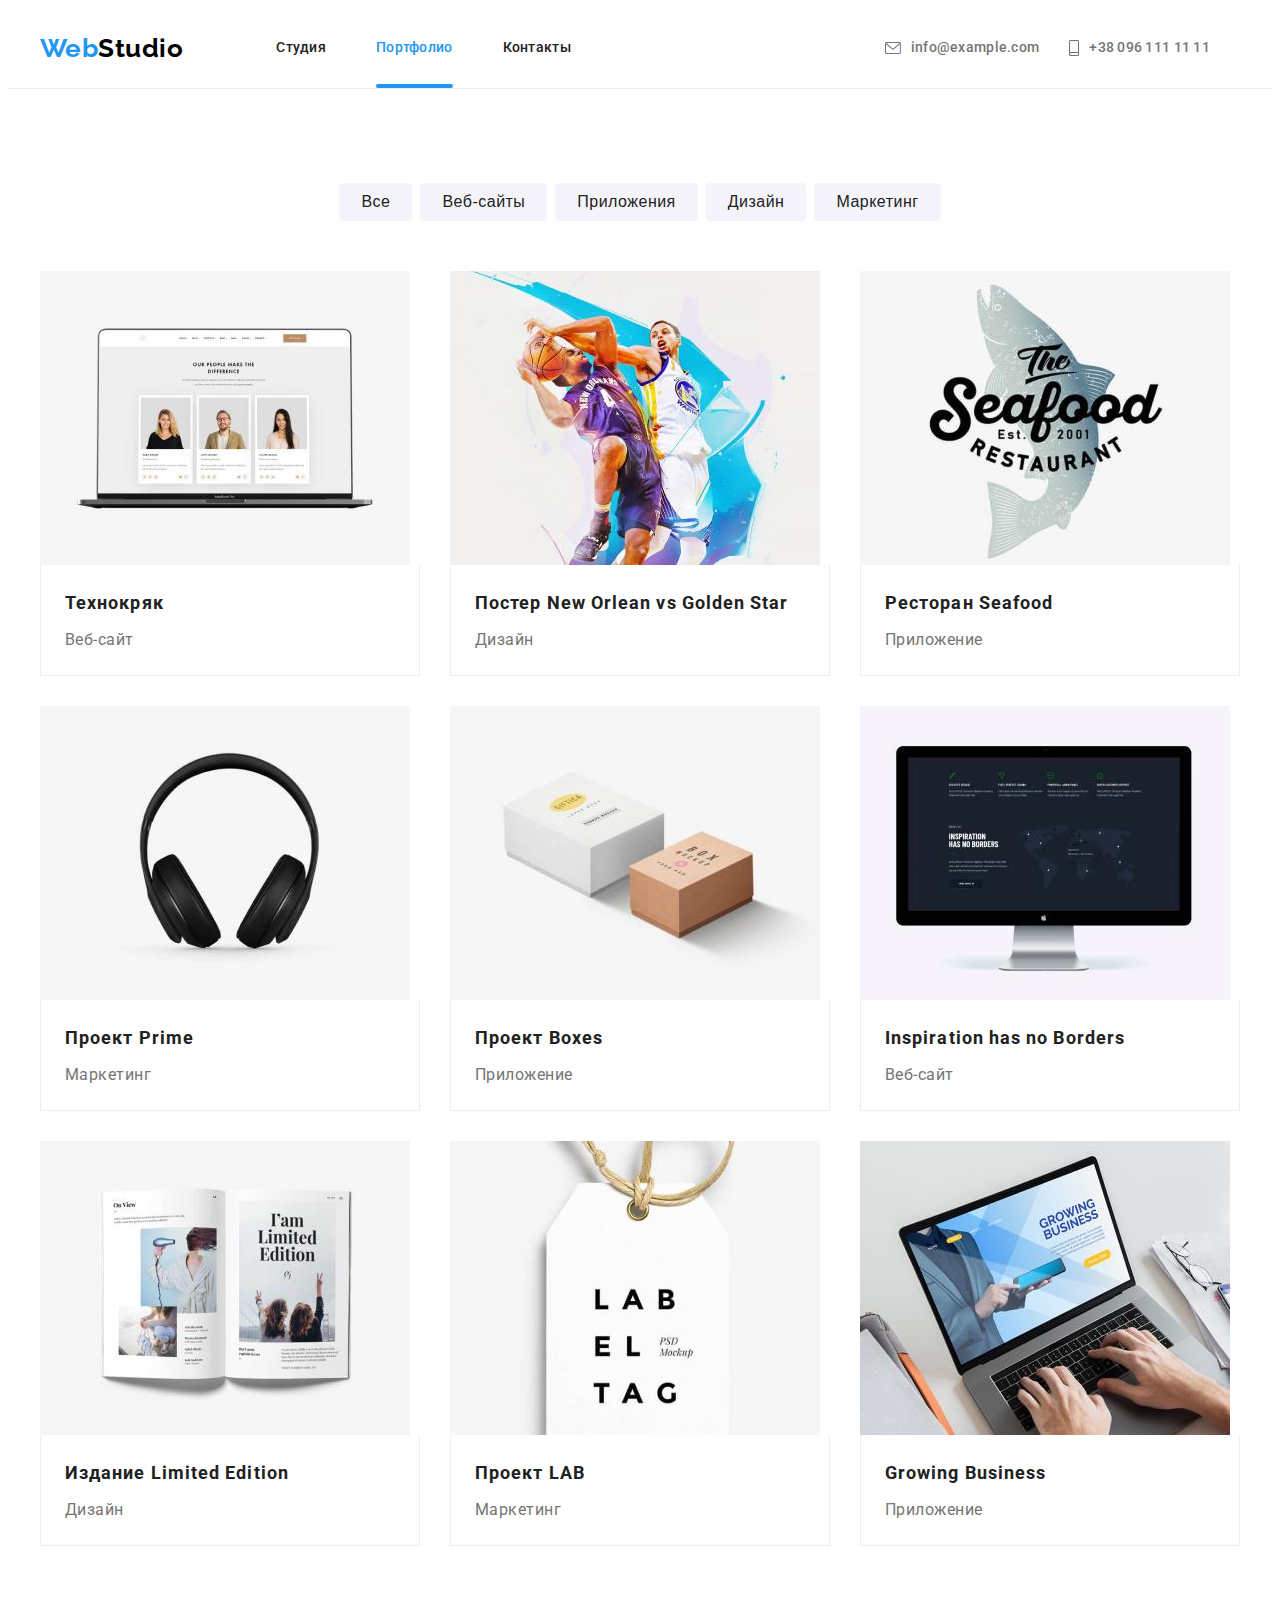
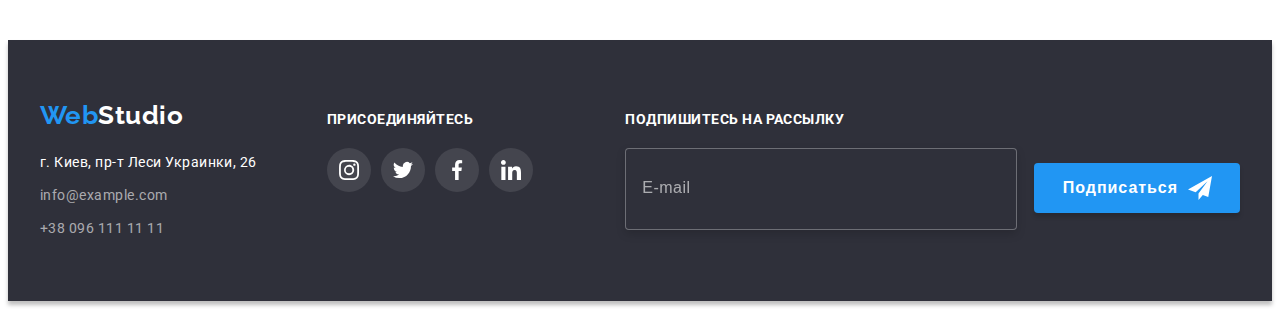
==== portfolio.html @ 3958224c "перенес файлы с дз№7" ====
<!DOCTYPE html>
<html lang="ru">
  <head>
    <meta charset="UTF-8" />
    <meta http-equiv="X-UA-Compatible" content="IE=edge" />
    <meta name="viewport" content="width=device-width, initial-scale=1.0" />
    <title>Вебстудия</title>
    <link rel="preconnect" href="https://fonts.gstatic.com" />
    <link
      href="https://fonts.googleapis.com/css2?family=Raleway:wght@700&family=Roboto:wght@400;500;700;900&display=swap"
      rel="stylesheet"
    />
    <link
      rel="stylesheet"
      href="https://cdnjs.cloudflare.com/ajax/libs/modern-normalize/1.0.0/modern-normalize.min.css"
      integrity="sha512-ISS7cAi1PEhQ8jnbJpJZMd29NlhNj4AWYyLOSp2CE/CsHxTCu+r+t0D2yoJudVrd0/8fTVPUVDzY5Tvli75u/g=="
      crossorigin="anonymous"
    />
    <link rel="stylesheet" href="./css/portfolio.min.css" />
  </head>
  <body>
    <header class="header">
      <div class="container header__container">
        <nav class="navigation">
          <a class="link logo header__logo" href="./index.html" lang="en">
            <span class="logo--color-blue">Web</span>Studio
          </a>
          <ul class="list nav-list">
            <li class="nav-list__item">
              <a class="link nav-list__link" href="./index.html">Студия </a>
            </li>
            <li class="nav-list__item">
              <a
                class="link nav-list__link nav-list__link--active"
                href="./portfolio.html"
                >Портфолио
              </a>
            </li>
            <li class="nav-list__item">
              <a class="link nav-list__link" href="">Контакты</a>
            </li>
          </ul>
        </nav>
        <ul class="list auth-list">
          <li class="auth-list__item">
            <a
              class="link nav-list__link auth-list__link"
              href="mailto:info@example.com"
            >
              <svg class="icon auth-list__icon" width="16" height="12">
                <use href="./images/sprite.svg#envelope"></use>
              </svg>
              info@example.com</a
            >
          </li>
          <li class="auth-list__item">
            <a
              class="link nav-list__link auth-list__link"
              href="tel:+380961111111"
            >
              <svg class="icon auth-list__icon" width="10" height="16">
                <use href="./images/sprite.svg#smartphone"></use>
              </svg>
              +38 096 111 11 11
            </a>
          </li>
        </ul>
      </div>
    </header>

    <main>
      <h1 class="suptitle visually-hidden">Портфолио</h1>

      <!--SERVICES-->

      <section class="section services">
        <h2 class="suptitle visually-hidden">Проекты работ</h2>

        <div class="container">
          <ul class="list filters__list">
            <li class="filters__item">
              <button class="button filters__button" type="button">Все</button>
            </li>
            <li class="filters__item">
              <button class="button filters__button" type="button">
                Веб-сайты
              </button>
            </li>
            <li class="filters__item">
              <button class="button filters__button" type="button">
                Приложения
              </button>
            </li>
            <li class="filters__item">
              <button class="button filters__button" type="button">
                Дизайн
              </button>
            </li>
            <li class="filters__item">
              <button class="button filters__button" type="button">
                Маркетинг
              </button>
            </li>
          </ul>

          <!--CARDS-->

          <ul class="list cards__list">
            <li class="cards__item">
              <a class="link cards__link" href="">
                <div class="cards__thumb">
                  <img
                    class="cards__img"
                    src="./images/portfolio/project-1.jpg"
                    alt="Ноутбук"
                    width="370"
                    height="294"
                  />
                  <p class="cards__overlay">
                    Технокряк это современная площадка распространения
                    коронавируса. Компании используют эту платформу для
                    цифрового шпионажа и атак на защищённые сервера конкурентов.
                  </p>
                </div>
                <div class="cards__footer">
                  <h3 class="subtitle cards__subtitle">Технокряк</h3>
                  <p class="cards__desc">Веб-сайт</p>
                </div>
              </a>
            </li>
            <li class="cards__item">
              <a class="link cards__link" href="">
                <div class="cards__thumb">
                  <img
                    class="cards__img"
                    src="./images/portfolio/project-2.jpg"
                    alt="Ноутбук"
                    width="370"
                    height="294"
                  />
                  <p class="cards__overlay">
                    Технокряк это современная площадка распространения
                    коронавируса. Компании используют эту платформу для
                    цифрового шпионажа и атак на защищённые сервера конкурентов.
                  </p>
                </div>
                <div class="cards__footer">
                  <h3 class="subtitle cards__subtitle">
                    Постер <span lang="en">New Orlean vs Golden Star</span>
                  </h3>
                  <p class="cards__desc">Дизайн</p>
                </div>
              </a>
            </li>
            <li class="cards__item">
              <a class="link cards__link" href="">
                <div class="cards__thumb">
                  <img
                    class="cards__img"
                    src="./images/portfolio/project-3.jpg"
                    alt="Ноутбук"
                    width="370"
                    height="294"
                  />
                  <p class="cards__overlay">
                    Технокряк это современная площадка распространения
                    коронавируса. Компании используют эту платформу для
                    цифрового шпионажа и атак на защищённые сервера конкурентов.
                  </p>
                </div>
                <div class="cards__footer">
                  <h3 class="subtitle cards__subtitle">
                    Ресторан <span lang="en">Seafood</span>
                  </h3>
                  <p class="cards__desc">Приложение</p>
                </div>
              </a>
            </li>
            <li class="cards__item">
              <a class="link cards__link" href="">
                <div class="cards__thumb">
                  <img
                    class="cards__img"
                    src="./images/portfolio/project-4.jpg"
                    alt="Ноутбук"
                    width="370"
                    height="294"
                  />
                  <p class="cards__overlay">
                    Технокряк это современная площадка распространения
                    коронавируса. Компании используют эту платформу для
                    цифрового шпионажа и атак на защищённые сервера конкурентов.
                  </p>
                </div>
                <div class="cards__footer">
                  <h3 class="subtitle cards__subtitle">
                    Проект <span lang="en">Prime</span>
                  </h3>
                  <p class="cards__desc">Маркетинг</p>
                </div>
              </a>
            </li>
            <li class="cards__item">
              <a class="link cards__link" href="">
                <div class="cards__thumb">
                  <img
                    class="cards__img"
                    src="./images/portfolio/project-5.jpg"
                    alt="Ноутбук"
                    width="370"
                    height="294"
                  />
                  <p class="cards__overlay">
                    Технокряк это современная площадка распространения
                    коронавируса. Компании используют эту платформу для
                    цифрового шпионажа и атак на защищённые сервера конкурентов.
                  </p>
                </div>
                <div class="cards__footer">
                  <h3 class="subtitle cards__subtitle">
                    Проект <span lang="en">Boxes</span>
                  </h3>
                  <p class="cards__desc">Приложение</p>
                </div>
              </a>
            </li>
            <li class="cards__item">
              <a class="link cards__link" href="">
                <div class="cards__thumb">
                  <img
                    class="cards__img"
                    src="./images/portfolio/project-6.jpg"
                    alt="Ноутбук"
                    width="370"
                    height="294"
                  />
                  <p class="cards__overlay">
                    Технокряк это современная площадка распространения
                    коронавируса. Компании используют эту платформу для
                    цифрового шпионажа и атак на защищённые сервера конкурентов.
                  </p>
                </div>
                <div class="cards__footer">
                  <h3 class="subtitle cards__subtitle" lang="en">
                    Inspiration has no Borders
                  </h3>
                  <p class="cards__desc">Веб-сайт</p>
                </div>
              </a>
            </li>
            <li class="cards__item">
              <a class="link cards__link" href="">
                <div class="cards__thumb">
                  <img
                    class="cards__img"
                    src="./images/portfolio/project-7.jpg"
                    alt="Ноутбук"
                    width="370"
                    height="294"
                  />
                  <p class="cards__overlay">
                    Технокряк это современная площадка распространения
                    коронавируса. Компании используют эту платформу для
                    цифрового шпионажа и атак на защищённые сервера конкурентов.
                  </p>
                </div>
                <div class="cards__footer">
                  <h3 class="subtitle cards__subtitle">
                    Издание <span lang="en">Limited Edition</span>
                  </h3>
                  <p class="cards__desc">Дизайн</p>
                </div>
              </a>
            </li>
            <li class="cards__item">
              <a class="link cards__link" href="">
                <div class="cards__thumb">
                  <img
                    class="cards__img"
                    src="./images/portfolio/project-8.jpg"
                    alt="Ноутбук"
                    width="370"
                    height="294"
                  />
                  <p class="cards__overlay">
                    Технокряк это современная площадка распространения
                    коронавируса. Компании используют эту платформу для
                    цифрового шпионажа и атак на защищённые сервера конкурентов.
                  </p>
                </div>
                <div class="cards__footer">
                  <h3 class="subtitle cards__subtitle">
                    Проект <abbr title="label tag" lang="en">LAB</abbr>
                  </h3>
                  <p class="cards__desc">Маркетинг</p>
                </div>
              </a>
            </li>
            <li class="cards__item">
              <a class="link cards__link" href="">
                <div class="cards__thumb">
                  <img
                    class="cards__img"
                    src="./images/portfolio/project-9.jpg"
                    alt="Ноутбук"
                    width="370"
                    height="294"
                  />
                  <p class="cards__overlay">
                    Технокряк это современная площадка распространения
                    коронавируса. Компании используют эту платформу для
                    цифрового шпионажа и атак на защищённые сервера конкурентов.
                  </p>
                </div>
                <div class="cards__footer">
                  <h3 class="subtitle cards__subtitle" lang="en">
                    Growing Business
                  </h3>
                  <p class="cards__desc">Приложение</p>
                </div>
              </a>
            </li>
          </ul>
        </div>
      </section>
    </main>

    <footer class="footer">
      <div class="container footer__container">
        <div class="footer__wrapper">
          <a
            class="link logo logo--color-white footer__logo"
            href="./index.html"
            lang="en"
          >
            <span class="logo--color-blue">Web</span>Studio
          </a>
          <address class="footer__address">
            <ul class="list footer__list">
              <li class="footer__item">
                <a
                  class="link footer__link footer__link--gmaps"
                  href="https://goo.gl/maps/zEipnjbdjEoZz8kJ8"
                  target="_blank"
                  rel="noopener noreferrer"
                  >г. Киев, пр-т Леси Украинки, 26</a
                >
              </li>
              <li class="footer__item">
                <a class="link footer__link" href="mailto:info@example.com"
                  >info@example.com</a
                >
              </li>
              <li class="footer__item footer__item--last">
                <a class="link footer__link" href="tel:+380961111111"
                  >+38 096 111 11 11</a
                >
              </li>
            </ul>
          </address>
        </div>

        <div class="messenger-list__wrapper">
          <p class="subtitle footer__subtitle">Присоединяйтесь</p>
          <ul class="list messenger-list">
            <li class="messenger-list__item messenger-list__item--footer">
              <a
                class="link messenger-list__link messenger-list__link--footer"
                href=""
              >
                <svg class="icon" width="44" height="44">
                  <use href="./images/sprite.svg#instagram"></use>
                </svg>
              </a>
            </li>
            <li class="messenger-list__item messenger-list__item--footer">
              <a
                class="link messenger-list__link messenger-list__link--footer"
                href=""
              >
                <svg class="icon" width="44" height="44">
                  <use href="./images/sprite.svg#twitter"></use>
                </svg>
              </a>
            </li>
            <li class="messenger-list__item messenger-list__item--footer">
              <a
                class="link messenger-list__link messenger-list__link--footer"
                href=""
              >
                <svg class="icon" width="44" height="44">
                  <use href="./images/sprite.svg#facebook"></use>
                </svg>
              </a>
            </li>
            <li class="messenger-list__item">
              <a
                class="link messenger-list__link messenger-list__link--footer"
                href=""
              >
                <svg class="icon" width="44" height="44">
                  <use href="./images/sprite.svg#linkedin"></use>
                </svg>
              </a>
            </li>
          </ul>
        </div>

        <form name="signup-form" class="form-signup">
          <b class="subtitle footer__subtitle form-signup__subtitle">
            Подпишитесь на рассылку
          </b>
          <input
            class="form-signup__input"
            type="email"
            name="email"
            placeholder="E-mail"
            autocomplete="off"
          />
          <button class="button form-signup__button" type="submit">
            Подписаться
            <svg class="icon form-signup__icon" width="24" height="24">
              <use href="./images/icons.svg#send"></use>
            </svg>
          </button>
        </form>
      </div>
    </footer>
  </body>
</html>
---- css/portfolio.min.css ----
:root{--primaryFont: 'Roboto', sans-serif;--secondaryFont: 'Raleway', sans-serif;--activeLinkColor: #2196f3;--primaryTextColor: #757575;--secondaryTextColor: #212121;--whiteTextColor: #ffffff;--transitionColor: color 250ms cubic-bezier(0.4, 0, 0.2, 1);--transitionBg: background-color 250ms cubic-bezier(0.4, 0, 0.2, 1)}body{font-family:var(--primaryFont);letter-spacing:0.03em;color:var(--primaryTextColor);background-color:var(--whiteTextColor)}.visually-hidden{position:absolute;width:1px;height:1px;margin:-1px;border:0;padding:0;white-space:nowrap;-webkit-clip-path:inset(100%);clip-path:inset(100%);clip:rect(0 0 0 0);overflow:hidden}h1,h2,h3,ul,p{padding:0;margin:0}img{display:block;max-width:100%}.list{list-style:none}.link{text-decoration:none}.icon{fill:currentColor}.container{width:1200px;margin:0 auto;padding:0 15px}.section{padding-top:94px;padding-bottom:94px}.section__title{margin-bottom:50px;font-weight:700;font-size:36px;line-height:1.17;text-align:center;color:var(--secondaryTextColor)}.logo{font-family:var(--secondaryFont);font-weight:700;font-size:26px;line-height:1.19;color:#000000}.logo--color-blue{color:var(--activeLinkColor)}.logo--color-white{color:var(--whiteTextColor)}.header__logo{margin-right:93px}.footer__logo{display:inline-block;margin-bottom:20px}.messenger-list{display:-webkit-box;display:-ms-flexbox;display:flex;-webkit-box-pack:justify;-ms-flex-pack:justify;justify-content:space-between}.messenger-list__item--footer{margin-right:10px}.messenger-list__link{display:-webkit-box;display:-ms-flexbox;display:flex;-webkit-box-align:center;-ms-flex-align:center;align-items:center;-webkit-box-pack:center;-ms-flex-pack:center;justify-content:center;color:#afb1b8;-webkit-transition:var(--transitionBg),var(--transitionColor);transition:var(--transitionBg),var(--transitionColor);border-radius:50%}.messenger-list__link--footer{color:#ffffff;background-color:rgba(255,255,255,0.1)}.messenger-list__link--footer:hover,.messenger-list__link--footer:focus{background-color:var(--activeLinkColor)}.messenger-list__link:hover,.messenger-list__link:focus{background-color:var(--activeLinkColor);color:var(--whiteTextColor)}.subtitle{font-weight:700;color:var(--secondaryTextColor)}.button{font-size:16px;font-weight:700;line-height:1.87;letter-spacing:0.06em;color:var(--whiteTextColor);background-color:var(--activeLinkColor);border-radius:4px;border-style:none;-webkit-box-shadow:0px 4px 4px rgba(0,0,0,0.15);box-shadow:0px 4px 4px rgba(0,0,0,0.15);cursor:pointer}.header{border-bottom:1px solid #ececec}.header__container{display:-webkit-box;display:-ms-flexbox;display:flex;-webkit-box-align:center;-ms-flex-align:center;align-items:center}.navigation{display:-webkit-box;display:-ms-flexbox;display:flex;-webkit-box-align:center;-ms-flex-align:center;align-items:center}.nav-list{display:-webkit-box;display:-ms-flexbox;display:flex;-webkit-box-align:center;-ms-flex-align:center;align-items:center}.nav-list__item{font-size:14px;line-height:1.14}.nav-list__item:not(:last-child){margin-right:50px}.nav-list__link{position:relative;display:block;padding-top:32px;padding-bottom:32px;font-weight:500;font-size:14px;line-height:1.14;letter-spacing:0.02em;color:var(--secondaryTextColor);-webkit-transition:var(--transitionColor);transition:var(--transitionColor)}.nav-list__link--active{color:var(--activeLinkColor)}.nav-list__link--active::after{content:'';position:absolute;display:block;width:100%;height:4px;bottom:0;left:0;background-color:#2196f3;border-radius:2px}.nav-list__link:hover,.nav-list__link:focus{color:var(--activeLinkColor)}.auth-list{display:-webkit-box;display:-ms-flexbox;display:flex;-webkit-box-align:center;-ms-flex-align:center;align-items:center;margin-left:auto}.auth-list__item{margin-right:30px}.auth-list__icon{margin-right:10px}.auth-list__link{display:-webkit-inline-box;display:-ms-inline-flexbox;display:inline-flex;-webkit-box-align:center;-ms-flex-align:center;align-items:center;color:var(--primaryTextColor);-webkit-transition:var(--transitionColor);transition:var(--transitionColor)}.filters__list{display:-webkit-box;display:-ms-flexbox;display:flex;-webkit-box-pack:center;-ms-flex-pack:center;justify-content:center;margin-bottom:50px}.filters__item:not(:last-child){margin-right:8px}.filters__button{padding:6px 22px;font-weight:500;line-height:1.63;text-align:center;letter-spacing:0.03em;color:var(--secondaryTextColor);background-color:#f5f4fa;-webkit-box-shadow:none;box-shadow:none;-webkit-transition:var(--transitionColor),var(--transitionBg),-webkit-box-shadow 250ms cubic-bezier(0.4, 0, 0.2, 1);transition:var(--transitionColor),var(--transitionBg),-webkit-box-shadow 250ms cubic-bezier(0.4, 0, 0.2, 1);transition:var(--transitionColor),var(--transitionBg),box-shadow 250ms cubic-bezier(0.4, 0, 0.2, 1);transition:var(--transitionColor),var(--transitionBg),box-shadow 250ms cubic-bezier(0.4, 0, 0.2, 1),-webkit-box-shadow 250ms cubic-bezier(0.4, 0, 0.2, 1)}.filters__button:hover,.filters__button:focus{color:var(--whiteTextColor);background-color:var(--activeLinkColor);-webkit-box-shadow:0px 3px 1px rgba(0,0,0,0.1),0px 1px 2px rgba(0,0,0,0.08),0px 2px 2px rgba(0,0,0,0.12);box-shadow:0px 3px 1px rgba(0,0,0,0.1),0px 1px 2px rgba(0,0,0,0.08),0px 2px 2px rgba(0,0,0,0.12);border-radius:4px}.cards__list{display:-webkit-box;display:-ms-flexbox;display:flex;-ms-flex-wrap:wrap;flex-wrap:wrap;margin-left:-30px;margin-top:-30px}.cards__item{-ms-flex-preferred-size:calc(100% / 3 - 30px);flex-basis:calc(100% / 3 - 30px);margin-left:30px;margin-top:30px}.cards__link{display:block;-webkit-transition:-webkit-box-shadow 250ms cubic-bezier(0.4, 0, 0.2, 1);transition:-webkit-box-shadow 250ms cubic-bezier(0.4, 0, 0.2, 1);transition:box-shadow 250ms cubic-bezier(0.4, 0, 0.2, 1);transition:box-shadow 250ms cubic-bezier(0.4, 0, 0.2, 1), -webkit-box-shadow 250ms cubic-bezier(0.4, 0, 0.2, 1)}.cards__link:hover,.cards__link:focus{-webkit-box-shadow:0px 1px 1px rgba(0,0,0,0.12),0px 4px 4px rgba(0,0,0,0.06),1px 4px 6px rgba(0,0,0,0.16);box-shadow:0px 1px 1px rgba(0,0,0,0.12),0px 4px 4px rgba(0,0,0,0.06),1px 4px 6px rgba(0,0,0,0.16)}.cards__thumb{position:relative;overflow:hidden}.cards__overlay{position:absolute;top:100%;left:0;width:100%;height:100%;padding:63px 24px;font-weight:400;font-size:18px;line-height:1.56;letter-spacing:0.03em;-webkit-transition:opacity 250ms cubic-bezier(0.4, 0, 0.2, 1),-webkit-transform 250ms cubic-bezier(0.4, 0, 0.2, 1);transition:opacity 250ms cubic-bezier(0.4, 0, 0.2, 1),-webkit-transform 250ms cubic-bezier(0.4, 0, 0.2, 1);transition:opacity 250ms cubic-bezier(0.4, 0, 0.2, 1),transform 250ms cubic-bezier(0.4, 0, 0.2, 1);transition:opacity 250ms cubic-bezier(0.4, 0, 0.2, 1),transform 250ms cubic-bezier(0.4, 0, 0.2, 1),-webkit-transform 250ms cubic-bezier(0.4, 0, 0.2, 1);color:var(--whiteTextColor);background-color:rgba(33,150,243,0.9);opacity:0}.cards__item:hover .cards__overlay,.cards__item:focus .cards__overlay{opacity:1;-webkit-transform:translateY(-100%);transform:translateY(-100%)}.cards__footer{padding:20px 24px;border-bottom:1px solid #eeeeee;border-left:1px solid #eeeeee;border-right:1px solid #eeeeee}.cards__subtitle{margin-bottom:4px;font-size:18px;line-height:2;letter-spacing:0.06em}.cards__desc{font-weight:400;font-size:16px;line-height:1.87;color:var(--primaryTextColor)}abbr[title='label tag']{text-decoration:none}.footer{background-color:#2f303a;-webkit-box-shadow:0px 4px 4px rgba(0,0,0,0.25);box-shadow:0px 4px 4px rgba(0,0,0,0.25)}.footer__container{display:-webkit-box;display:-ms-flexbox;display:flex;-webkit-box-align:baseline;-ms-flex-align:baseline;align-items:baseline;padding-top:60px;padding-bottom:60px}.footer__wrapper{margin-right:70px}.footer__address{font-style:normal}.footer__list{font-weight:400;font-size:14px;line-height:1.71}.footer__item{margin-bottom:9px}.footer__item--last{margin-bottom:0}.footer__link{color:rgba(255,255,255,0.6)}.footer__link--gmaps{color:var(--whiteTextColor)}.footer__subtitle{font-size:14px;line-height:1.14;text-transform:uppercase;margin-bottom:20px;color:var(--whiteTextColor)}.form-signup{margin-left:auto}.form-signup__subtitle{display:block}.form-signup__input{width:358px;height:50px;padding:15px 16px;margin-right:12px;border:1px solid rgba(255,255,255,0.3);-webkit-filter:drop-shadow(0px 4px 4px rgba(0,0,0,0.15));filter:drop-shadow(0px 4px 4px rgba(0,0,0,0.15));border-radius:4px;background-color:#2f303a}.form-signup__input::-webkit-input-placeholder{font-weight:400;font-size:16px;line-height:1.25;letter-spacing:0.03em;color:rgba(255,255,255,0.6)}.form-signup__input:-ms-input-placeholder{font-weight:400;font-size:16px;line-height:1.25;letter-spacing:0.03em;color:rgba(255,255,255,0.6)}.form-signup__input::-ms-input-placeholder{font-weight:400;font-size:16px;line-height:1.25;letter-spacing:0.03em;color:rgba(255,255,255,0.6)}.form-signup__input::placeholder{font-weight:400;font-size:16px;line-height:1.25;letter-spacing:0.03em;color:rgba(255,255,255,0.6)}.form-signup__input:not(:placeholder-shown){font-weight:400;font-size:16px;line-height:1.25;letter-spacing:0.03em;color:rgba(255,255,255,0.6)}.form-signup__button{display:-webkit-inline-box;display:-ms-inline-flexbox;display:inline-flex;-webkit-box-align:center;-ms-flex-align:center;align-items:center;-webkit-box-pack:center;-ms-flex-pack:center;justify-content:center;padding:10px 28px 10px 29px}.form-signup__icon{margin-left:10px}
/*# sourceMappingURL=portfolio.min.css.map */
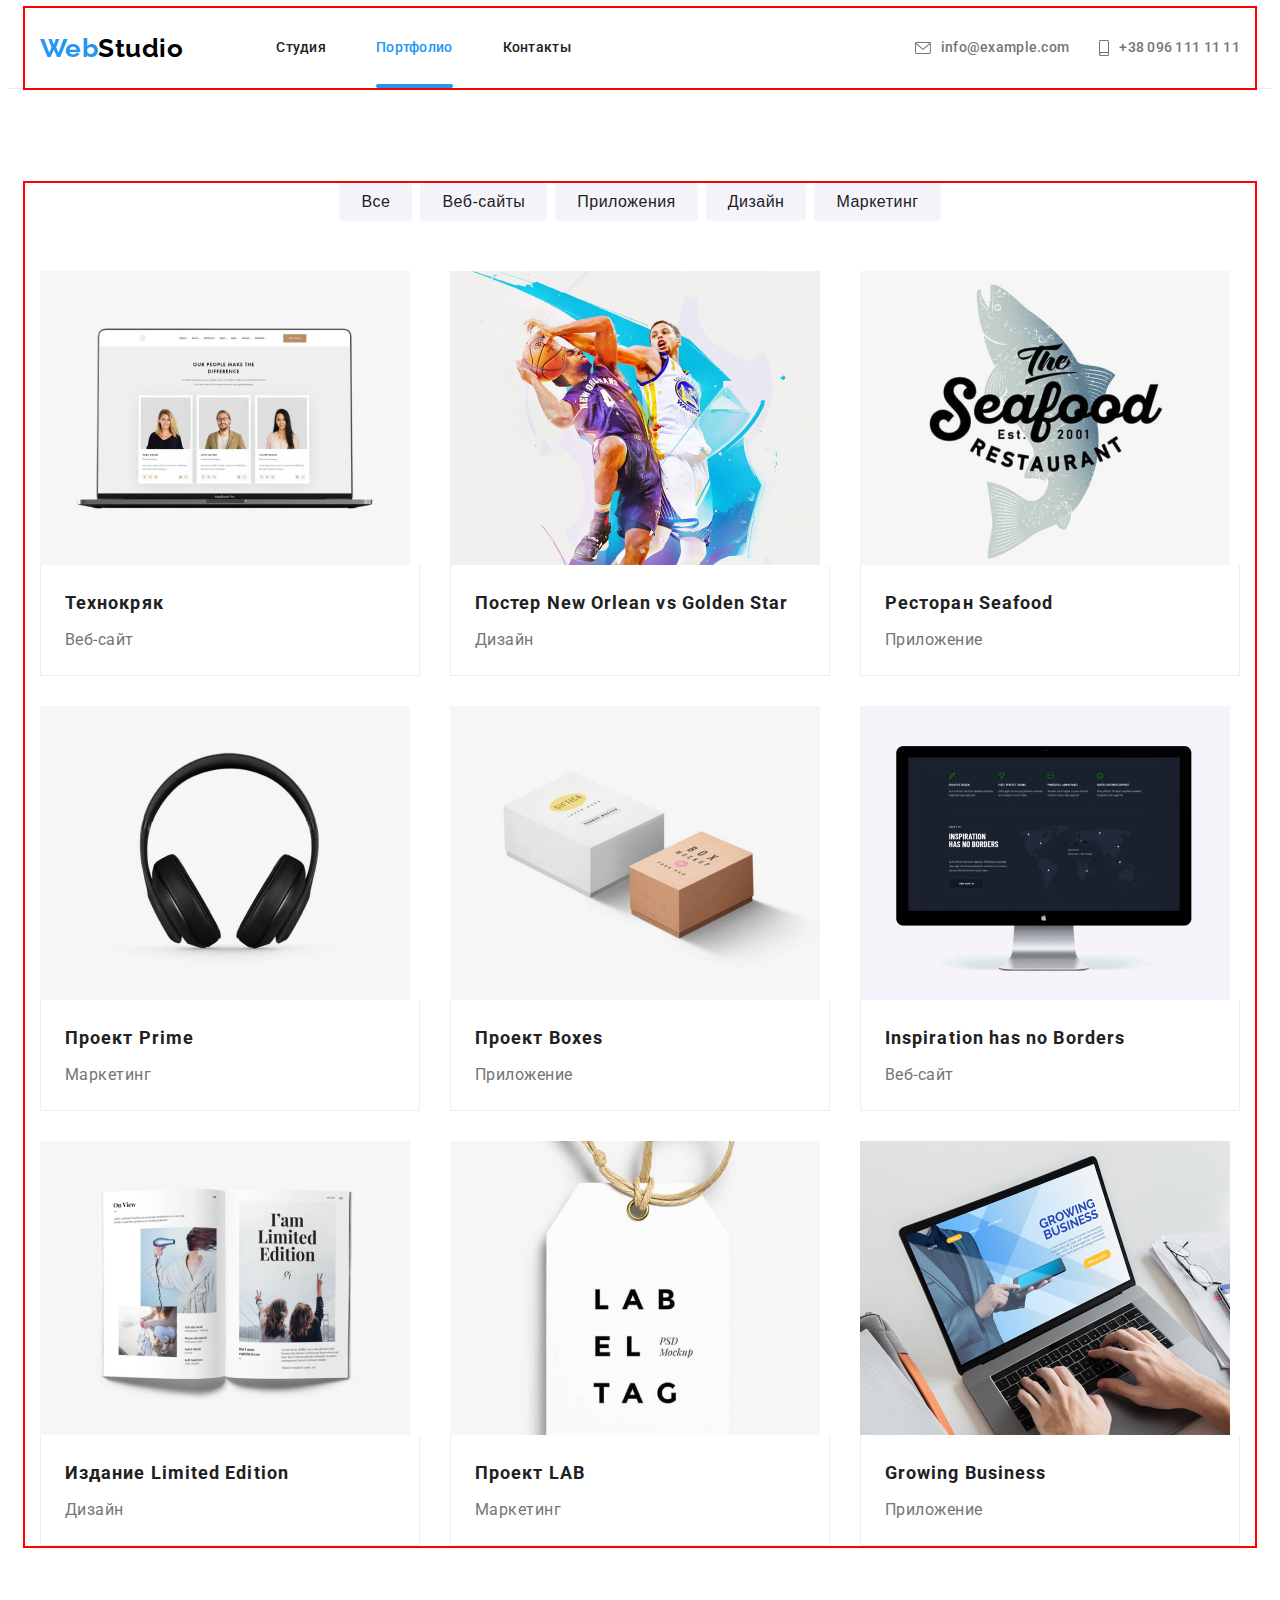
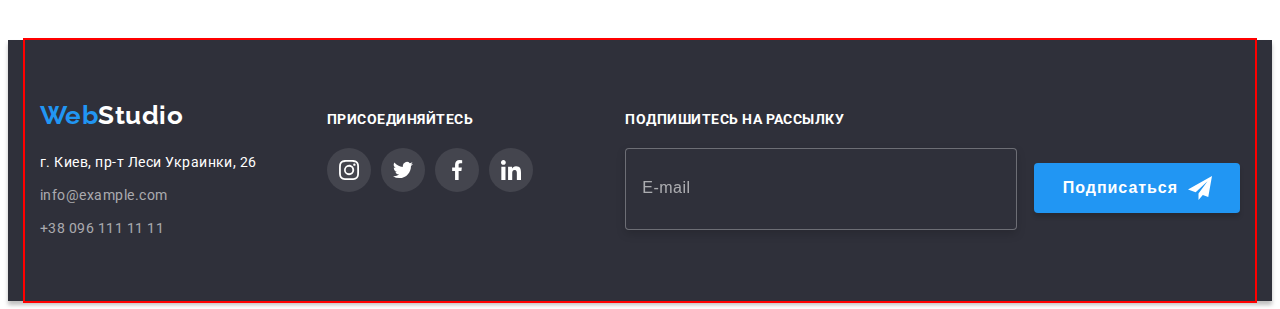
==== commit 0284b2af: "добавил изображения для всех девайсов и убрал размеры для img" ====
--- a/portfolio.html
+++ b/portfolio.html
@@ -111,10 +111,8 @@
                 <div class="cards__thumb">
                   <img
                     class="cards__img"
-                    src="./images/portfolio/project-1.jpg"
-                    alt="Ноутбук"
-                    width="370"
-                    height="294"
+                    src="./images/portfolio/desctop/project-1-desctop.jpg"
+                    alt="Ноутбук"
                   />
                   <p class="cards__overlay">
                     Технокряк это современная площадка распространения
@@ -133,10 +131,8 @@
                 <div class="cards__thumb">
                   <img
                     class="cards__img"
-                    src="./images/portfolio/project-2.jpg"
-                    alt="Ноутбук"
-                    width="370"
-                    height="294"
+                    src="./images/portfolio/desctop/project-2-desctop.jpg"
+                    alt="Ноутбук"
                   />
                   <p class="cards__overlay">
                     Технокряк это современная площадка распространения
@@ -157,10 +153,8 @@
                 <div class="cards__thumb">
                   <img
                     class="cards__img"
-                    src="./images/portfolio/project-3.jpg"
-                    alt="Ноутбук"
-                    width="370"
-                    height="294"
+                    src="./images/portfolio/desctop/project-3-desctop.jpg"
+                    alt="Ноутбук"
                   />
                   <p class="cards__overlay">
                     Технокряк это современная площадка распространения
@@ -181,10 +175,8 @@
                 <div class="cards__thumb">
                   <img
                     class="cards__img"
-                    src="./images/portfolio/project-4.jpg"
-                    alt="Ноутбук"
-                    width="370"
-                    height="294"
+                    src="./images/portfolio/desctop/project-4-desctop.jpg"
+                    alt="Ноутбук"
                   />
                   <p class="cards__overlay">
                     Технокряк это современная площадка распространения
@@ -205,10 +197,8 @@
                 <div class="cards__thumb">
                   <img
                     class="cards__img"
-                    src="./images/portfolio/project-5.jpg"
-                    alt="Ноутбук"
-                    width="370"
-                    height="294"
+                    src="./images/portfolio/desctop/project-5-desctop.jpg"
+                    alt="Ноутбук"
                   />
                   <p class="cards__overlay">
                     Технокряк это современная площадка распространения
@@ -229,10 +219,8 @@
                 <div class="cards__thumb">
                   <img
                     class="cards__img"
-                    src="./images/portfolio/project-6.jpg"
-                    alt="Ноутбук"
-                    width="370"
-                    height="294"
+                    src="./images/portfolio/desctop/project-6-desctop.jpg"
+                    alt="Ноутбук"
                   />
                   <p class="cards__overlay">
                     Технокряк это современная площадка распространения
@@ -253,10 +241,8 @@
                 <div class="cards__thumb">
                   <img
                     class="cards__img"
-                    src="./images/portfolio/project-7.jpg"
-                    alt="Ноутбук"
-                    width="370"
-                    height="294"
+                    src="./images/portfolio/desctop/project-7-desctop.jpg"
+                    alt="Ноутбук"
                   />
                   <p class="cards__overlay">
                     Технокряк это современная площадка распространения
@@ -277,10 +263,8 @@
                 <div class="cards__thumb">
                   <img
                     class="cards__img"
-                    src="./images/portfolio/project-8.jpg"
-                    alt="Ноутбук"
-                    width="370"
-                    height="294"
+                    src="./images/portfolio/desctop/project-8-desctop.jpg"
+                    alt="Ноутбук"
                   />
                   <p class="cards__overlay">
                     Технокряк это современная площадка распространения
@@ -301,10 +285,8 @@
                 <div class="cards__thumb">
                   <img
                     class="cards__img"
-                    src="./images/portfolio/project-9.jpg"
-                    alt="Ноутбук"
-                    width="370"
-                    height="294"
+                    src="./images/portfolio/desctop/project-9-desctop.jpg"
+                    alt="Ноутбук"
                   />
                   <p class="cards__overlay">
                     Технокряк это современная площадка распространения
--- a/css/portfolio.min.css
+++ b/css/portfolio.min.css
@@ -1,2 +1,2 @@
-:root{--primaryFont: 'Roboto', sans-serif;--secondaryFont: 'Raleway', sans-serif;--activeLinkColor: #2196f3;--primaryTextColor: #757575;--secondaryTextColor: #212121;--whiteTextColor: #ffffff;--transitionColor: color 250ms cubic-bezier(0.4, 0, 0.2, 1);--transitionBg: background-color 250ms cubic-bezier(0.4, 0, 0.2, 1)}body{font-family:var(--primaryFont);letter-spacing:0.03em;color:var(--primaryTextColor);background-color:var(--whiteTextColor)}.visually-hidden{position:absolute;width:1px;height:1px;margin:-1px;border:0;padding:0;white-space:nowrap;-webkit-clip-path:inset(100%);clip-path:inset(100%);clip:rect(0 0 0 0);overflow:hidden}h1,h2,h3,ul,p{padding:0;margin:0}img{display:block;max-width:100%}.list{list-style:none}.link{text-decoration:none}.icon{fill:currentColor}.container{width:1200px;margin:0 auto;padding:0 15px}.section{padding-top:94px;padding-bottom:94px}.section__title{margin-bottom:50px;font-weight:700;font-size:36px;line-height:1.17;text-align:center;color:var(--secondaryTextColor)}.logo{font-family:var(--secondaryFont);font-weight:700;font-size:26px;line-height:1.19;color:#000000}.logo--color-blue{color:var(--activeLinkColor)}.logo--color-white{color:var(--whiteTextColor)}.header__logo{margin-right:93px}.footer__logo{display:inline-block;margin-bottom:20px}.messenger-list{display:-webkit-box;display:-ms-flexbox;display:flex;-webkit-box-pack:justify;-ms-flex-pack:justify;justify-content:space-between}.messenger-list__item--footer{margin-right:10px}.messenger-list__link{display:-webkit-box;display:-ms-flexbox;display:flex;-webkit-box-align:center;-ms-flex-align:center;align-items:center;-webkit-box-pack:center;-ms-flex-pack:center;justify-content:center;color:#afb1b8;-webkit-transition:var(--transitionBg),var(--transitionColor);transition:var(--transitionBg),var(--transitionColor);border-radius:50%}.messenger-list__link--footer{color:#ffffff;background-color:rgba(255,255,255,0.1)}.messenger-list__link--footer:hover,.messenger-list__link--footer:focus{background-color:var(--activeLinkColor)}.messenger-list__link:hover,.messenger-list__link:focus{background-color:var(--activeLinkColor);color:var(--whiteTextColor)}.subtitle{font-weight:700;color:var(--secondaryTextColor)}.button{font-size:16px;font-weight:700;line-height:1.87;letter-spacing:0.06em;color:var(--whiteTextColor);background-color:var(--activeLinkColor);border-radius:4px;border-style:none;-webkit-box-shadow:0px 4px 4px rgba(0,0,0,0.15);box-shadow:0px 4px 4px rgba(0,0,0,0.15);cursor:pointer}.header{border-bottom:1px solid #ececec}.header__container{display:-webkit-box;display:-ms-flexbox;display:flex;-webkit-box-align:center;-ms-flex-align:center;align-items:center}.navigation{display:-webkit-box;display:-ms-flexbox;display:flex;-webkit-box-align:center;-ms-flex-align:center;align-items:center}.nav-list{display:-webkit-box;display:-ms-flexbox;display:flex;-webkit-box-align:center;-ms-flex-align:center;align-items:center}.nav-list__item{font-size:14px;line-height:1.14}.nav-list__item:not(:last-child){margin-right:50px}.nav-list__link{position:relative;display:block;padding-top:32px;padding-bottom:32px;font-weight:500;font-size:14px;line-height:1.14;letter-spacing:0.02em;color:var(--secondaryTextColor);-webkit-transition:var(--transitionColor);transition:var(--transitionColor)}.nav-list__link--active{color:var(--activeLinkColor)}.nav-list__link--active::after{content:'';position:absolute;display:block;width:100%;height:4px;bottom:0;left:0;background-color:#2196f3;border-radius:2px}.nav-list__link:hover,.nav-list__link:focus{color:var(--activeLinkColor)}.auth-list{display:-webkit-box;display:-ms-flexbox;display:flex;-webkit-box-align:center;-ms-flex-align:center;align-items:center;margin-left:auto}.auth-list__item{margin-right:30px}.auth-list__icon{margin-right:10px}.auth-list__link{display:-webkit-inline-box;display:-ms-inline-flexbox;display:inline-flex;-webkit-box-align:center;-ms-flex-align:center;align-items:center;color:var(--primaryTextColor);-webkit-transition:var(--transitionColor);transition:var(--transitionColor)}.filters__list{display:-webkit-box;display:-ms-flexbox;display:flex;-webkit-box-pack:center;-ms-flex-pack:center;justify-content:center;margin-bottom:50px}.filters__item:not(:last-child){margin-right:8px}.filters__button{padding:6px 22px;font-weight:500;line-height:1.63;text-align:center;letter-spacing:0.03em;color:var(--secondaryTextColor);background-color:#f5f4fa;-webkit-box-shadow:none;box-shadow:none;-webkit-transition:var(--transitionColor),var(--transitionBg),-webkit-box-shadow 250ms cubic-bezier(0.4, 0, 0.2, 1);transition:var(--transitionColor),var(--transitionBg),-webkit-box-shadow 250ms cubic-bezier(0.4, 0, 0.2, 1);transition:var(--transitionColor),var(--transitionBg),box-shadow 250ms cubic-bezier(0.4, 0, 0.2, 1);transition:var(--transitionColor),var(--transitionBg),box-shadow 250ms cubic-bezier(0.4, 0, 0.2, 1),-webkit-box-shadow 250ms cubic-bezier(0.4, 0, 0.2, 1)}.filters__button:hover,.filters__button:focus{color:var(--whiteTextColor);background-color:var(--activeLinkColor);-webkit-box-shadow:0px 3px 1px rgba(0,0,0,0.1),0px 1px 2px rgba(0,0,0,0.08),0px 2px 2px rgba(0,0,0,0.12);box-shadow:0px 3px 1px rgba(0,0,0,0.1),0px 1px 2px rgba(0,0,0,0.08),0px 2px 2px rgba(0,0,0,0.12);border-radius:4px}.cards__list{display:-webkit-box;display:-ms-flexbox;display:flex;-ms-flex-wrap:wrap;flex-wrap:wrap;margin-left:-30px;margin-top:-30px}.cards__item{-ms-flex-preferred-size:calc(100% / 3 - 30px);flex-basis:calc(100% / 3 - 30px);margin-left:30px;margin-top:30px}.cards__link{display:block;-webkit-transition:-webkit-box-shadow 250ms cubic-bezier(0.4, 0, 0.2, 1);transition:-webkit-box-shadow 250ms cubic-bezier(0.4, 0, 0.2, 1);transition:box-shadow 250ms cubic-bezier(0.4, 0, 0.2, 1);transition:box-shadow 250ms cubic-bezier(0.4, 0, 0.2, 1), -webkit-box-shadow 250ms cubic-bezier(0.4, 0, 0.2, 1)}.cards__link:hover,.cards__link:focus{-webkit-box-shadow:0px 1px 1px rgba(0,0,0,0.12),0px 4px 4px rgba(0,0,0,0.06),1px 4px 6px rgba(0,0,0,0.16);box-shadow:0px 1px 1px rgba(0,0,0,0.12),0px 4px 4px rgba(0,0,0,0.06),1px 4px 6px rgba(0,0,0,0.16)}.cards__thumb{position:relative;overflow:hidden}.cards__overlay{position:absolute;top:100%;left:0;width:100%;height:100%;padding:63px 24px;font-weight:400;font-size:18px;line-height:1.56;letter-spacing:0.03em;-webkit-transition:opacity 250ms cubic-bezier(0.4, 0, 0.2, 1),-webkit-transform 250ms cubic-bezier(0.4, 0, 0.2, 1);transition:opacity 250ms cubic-bezier(0.4, 0, 0.2, 1),-webkit-transform 250ms cubic-bezier(0.4, 0, 0.2, 1);transition:opacity 250ms cubic-bezier(0.4, 0, 0.2, 1),transform 250ms cubic-bezier(0.4, 0, 0.2, 1);transition:opacity 250ms cubic-bezier(0.4, 0, 0.2, 1),transform 250ms cubic-bezier(0.4, 0, 0.2, 1),-webkit-transform 250ms cubic-bezier(0.4, 0, 0.2, 1);color:var(--whiteTextColor);background-color:rgba(33,150,243,0.9);opacity:0}.cards__item:hover .cards__overlay,.cards__item:focus .cards__overlay{opacity:1;-webkit-transform:translateY(-100%);transform:translateY(-100%)}.cards__footer{padding:20px 24px;border-bottom:1px solid #eeeeee;border-left:1px solid #eeeeee;border-right:1px solid #eeeeee}.cards__subtitle{margin-bottom:4px;font-size:18px;line-height:2;letter-spacing:0.06em}.cards__desc{font-weight:400;font-size:16px;line-height:1.87;color:var(--primaryTextColor)}abbr[title='label tag']{text-decoration:none}.footer{background-color:#2f303a;-webkit-box-shadow:0px 4px 4px rgba(0,0,0,0.25);box-shadow:0px 4px 4px rgba(0,0,0,0.25)}.footer__container{display:-webkit-box;display:-ms-flexbox;display:flex;-webkit-box-align:baseline;-ms-flex-align:baseline;align-items:baseline;padding-top:60px;padding-bottom:60px}.footer__wrapper{margin-right:70px}.footer__address{font-style:normal}.footer__list{font-weight:400;font-size:14px;line-height:1.71}.footer__item{margin-bottom:9px}.footer__item--last{margin-bottom:0}.footer__link{color:rgba(255,255,255,0.6)}.footer__link--gmaps{color:var(--whiteTextColor)}.footer__subtitle{font-size:14px;line-height:1.14;text-transform:uppercase;margin-bottom:20px;color:var(--whiteTextColor)}.form-signup{margin-left:auto}.form-signup__subtitle{display:block}.form-signup__input{width:358px;height:50px;padding:15px 16px;margin-right:12px;border:1px solid rgba(255,255,255,0.3);-webkit-filter:drop-shadow(0px 4px 4px rgba(0,0,0,0.15));filter:drop-shadow(0px 4px 4px rgba(0,0,0,0.15));border-radius:4px;background-color:#2f303a}.form-signup__input::-webkit-input-placeholder{font-weight:400;font-size:16px;line-height:1.25;letter-spacing:0.03em;color:rgba(255,255,255,0.6)}.form-signup__input:-ms-input-placeholder{font-weight:400;font-size:16px;line-height:1.25;letter-spacing:0.03em;color:rgba(255,255,255,0.6)}.form-signup__input::-ms-input-placeholder{font-weight:400;font-size:16px;line-height:1.25;letter-spacing:0.03em;color:rgba(255,255,255,0.6)}.form-signup__input::placeholder{font-weight:400;font-size:16px;line-height:1.25;letter-spacing:0.03em;color:rgba(255,255,255,0.6)}.form-signup__input:not(:placeholder-shown){font-weight:400;font-size:16px;line-height:1.25;letter-spacing:0.03em;color:rgba(255,255,255,0.6)}.form-signup__button{display:-webkit-inline-box;display:-ms-inline-flexbox;display:inline-flex;-webkit-box-align:center;-ms-flex-align:center;align-items:center;-webkit-box-pack:center;-ms-flex-pack:center;justify-content:center;padding:10px 28px 10px 29px}.form-signup__icon{margin-left:10px}
+:root{--primaryFont: 'Roboto', sans-serif;--secondaryFont: 'Raleway', sans-serif;--activeLinkColor: #2196f3;--primaryTextColor: #757575;--secondaryTextColor: #212121;--whiteTextColor: #ffffff;--transitionColor: color 250ms cubic-bezier(0.4, 0, 0.2, 1);--transitionBg: background-color 250ms cubic-bezier(0.4, 0, 0.2, 1)}body{font-family:var(--primaryFont);letter-spacing:0.03em;color:var(--primaryTextColor);background-color:var(--whiteTextColor)}body.modal-open{overflow:hidden}.visually-hidden{position:absolute;width:1px;height:1px;margin:-1px;border:0;padding:0;white-space:nowrap;-webkit-clip-path:inset(100%);clip-path:inset(100%);clip:rect(0 0 0 0);overflow:hidden}h1,h2,h3,ul,p{padding:0;margin:0}img{display:block;max-width:100%}.list{list-style:none}.link{text-decoration:none}.icon{fill:currentColor}.container{margin:0 auto;padding:0 15px;outline:2px solid red}@media screen and (min-width: 480px){.container{width:480px}}@media screen and (min-width: 768px){.container{width:768px}}@media screen and (min-width: 1200px){.container{width:1200px}}.section{padding-top:60px;padding-bottom:60px}@media screen and (min-width: 1200px){.section{padding-top:94px;padding-bottom:94px}}.section__title{margin-bottom:50px;font-weight:700;font-size:28px;line-height:1.18;text-align:center;color:var(--secondaryTextColor)}@media screen and (min-width: 1200px){.section__title{font-size:36px;line-height:1.17}}.logo{font-family:var(--secondaryFont);font-weight:700;font-size:24px;line-height:1.17;color:#000000}@media screen and (min-width: 1200px){.logo{font-size:26px;line-height:1.19}}.logo--color-blue{color:var(--activeLinkColor)}.logo--color-white{color:var(--whiteTextColor)}@media screen and (min-width: 768px){.header__logo{margin-right:88px}}@media screen and (min-width: 1200px){.header__logo{margin-right:93px}}.footer__logo{display:inline-block;margin-bottom:20px}.messenger-list{display:-webkit-box;display:-ms-flexbox;display:flex;-webkit-box-pack:center;-ms-flex-pack:center;justify-content:center}.messenger-list__item:not(:last-child){margin-right:10px}.messenger-list__link{display:-webkit-box;display:-ms-flexbox;display:flex;-webkit-box-align:center;-ms-flex-align:center;align-items:center;-webkit-box-pack:center;-ms-flex-pack:center;justify-content:center;color:#afb1b8;-webkit-transition:var(--transitionBg),var(--transitionColor);transition:var(--transitionBg),var(--transitionColor);border-radius:50%}.messenger-list__link--footer{color:#ffffff;background-color:rgba(255,255,255,0.1)}.messenger-list__link--footer:hover,.messenger-list__link--footer:focus{background-color:var(--activeLinkColor)}.messenger-list__link:hover,.messenger-list__link:focus{background-color:var(--activeLinkColor);color:var(--whiteTextColor)}.subtitle{font-weight:700;color:var(--secondaryTextColor)}@media screen and (max-width: 767px){.subtitle{text-align:center}}.button{font-size:16px;font-weight:700;line-height:1.87;letter-spacing:0.06em;color:var(--whiteTextColor);background-color:var(--activeLinkColor);border-radius:4px;border-style:none;-webkit-box-shadow:0px 4px 4px rgba(0,0,0,0.15);box-shadow:0px 4px 4px rgba(0,0,0,0.15);cursor:pointer}.header{border-bottom:1px solid #ececec;position:relative}@media screen and (min-width: 768px){.header__container{display:-webkit-box;display:-ms-flexbox;display:flex;-webkit-box-align:center;-ms-flex-align:center;align-items:center}}@media screen and (min-width: 768px){.navigation{display:-webkit-box;display:-ms-flexbox;display:flex;-webkit-box-align:center;-ms-flex-align:center;align-items:center}}.nav-list{display:-webkit-box;display:-ms-flexbox;display:flex;-webkit-box-align:center;-ms-flex-align:center;align-items:center}.nav-list__item{font-size:14px;line-height:1.14}.nav-list__item:not(:last-child){margin-right:50px}.nav-list__link{position:relative;display:block;padding-top:32px;padding-bottom:32px;font-weight:500;font-size:14px;line-height:1.14;letter-spacing:0.02em;color:var(--secondaryTextColor);-webkit-transition:var(--transitionColor);transition:var(--transitionColor)}.nav-list__link--active{color:var(--activeLinkColor)}.nav-list__link--active::after{content:'';position:absolute;display:block;width:100%;height:4px;bottom:0;left:0;background-color:#2196f3;border-radius:2px}.nav-list__link:hover,.nav-list__link:focus{color:var(--activeLinkColor)}.auth-list{margin-left:auto}@media screen and (min-width: 1200px){.auth-list{display:-webkit-box;display:-ms-flexbox;display:flex;-webkit-box-align:center;-ms-flex-align:center;align-items:center}}@media screen and (min-width: 1200px){.auth-list__item:not(:last-child){margin-right:30px}}@media screen and (min-width: 768px) and (max-width: 1199px){.auth-list__item+.auth-list__item{margin-top:10px}}.auth-list__icon{margin-right:10px}.auth-list__link{display:-webkit-inline-box;display:-ms-inline-flexbox;display:inline-flex;-webkit-box-align:center;-ms-flex-align:center;align-items:center;color:var(--primaryTextColor);-webkit-transition:var(--transitionColor);transition:var(--transitionColor)}@media screen and (min-width: 768px) and (max-width: 1199px){.auth-list__link{padding-top:0;padding-bottom:0}}.menu-button{display:-webkit-inline-box;display:-ms-inline-flexbox;display:inline-flex;color:var(--activeLinkColor);border:none;padding:0;margin:0;cursor:pointer;background-color:red}.menu-button .icon-menu-close{display:none}@media screen and (min-width: 768px){.menu-button{display:none}}.menu-button.is-open .icon-menu-close{display:-webkit-inline-box;display:-ms-inline-flexbox;display:inline-flex}.menu-button.is-open .icon-menu{display:none}.menu-container{position:absolute;top:10%;left:0;width:100%;height:500px;display:none;background-color:yellow;-webkit-box-shadow:0px 4px 8px rgba(0,0,0,0.04),0px 2px 4px rgba(0,0,0,0.08),0px 1px 3px rgba(0,0,0,0.16);box-shadow:0px 4px 8px rgba(0,0,0,0.04),0px 2px 4px rgba(0,0,0,0.08),0px 1px 3px rgba(0,0,0,0.16)}.menu-container.is-open{display:block}.filters__list{display:-webkit-box;display:-ms-flexbox;display:flex;-webkit-box-pack:center;-ms-flex-pack:center;justify-content:center;margin-bottom:50px}.filters__item:not(:last-child){margin-right:8px}.filters__button{padding:6px 22px;font-weight:500;line-height:1.63;text-align:center;letter-spacing:0.03em;color:var(--secondaryTextColor);background-color:#f5f4fa;-webkit-box-shadow:none;box-shadow:none;-webkit-transition:var(--transitionColor),var(--transitionBg),-webkit-box-shadow 250ms cubic-bezier(0.4, 0, 0.2, 1);transition:var(--transitionColor),var(--transitionBg),-webkit-box-shadow 250ms cubic-bezier(0.4, 0, 0.2, 1);transition:var(--transitionColor),var(--transitionBg),box-shadow 250ms cubic-bezier(0.4, 0, 0.2, 1);transition:var(--transitionColor),var(--transitionBg),box-shadow 250ms cubic-bezier(0.4, 0, 0.2, 1),-webkit-box-shadow 250ms cubic-bezier(0.4, 0, 0.2, 1)}.filters__button:hover,.filters__button:focus{color:var(--whiteTextColor);background-color:var(--activeLinkColor);-webkit-box-shadow:0px 3px 1px rgba(0,0,0,0.1),0px 1px 2px rgba(0,0,0,0.08),0px 2px 2px rgba(0,0,0,0.12);box-shadow:0px 3px 1px rgba(0,0,0,0.1),0px 1px 2px rgba(0,0,0,0.08),0px 2px 2px rgba(0,0,0,0.12);border-radius:4px}.cards__list{display:-webkit-box;display:-ms-flexbox;display:flex;-ms-flex-wrap:wrap;flex-wrap:wrap;margin-left:-30px;margin-top:-30px}.cards__item{-ms-flex-preferred-size:calc(100% / 3 - 30px);flex-basis:calc(100% / 3 - 30px);margin-left:30px;margin-top:30px}.cards__link{display:block;-webkit-transition:-webkit-box-shadow 250ms cubic-bezier(0.4, 0, 0.2, 1);transition:-webkit-box-shadow 250ms cubic-bezier(0.4, 0, 0.2, 1);transition:box-shadow 250ms cubic-bezier(0.4, 0, 0.2, 1);transition:box-shadow 250ms cubic-bezier(0.4, 0, 0.2, 1), -webkit-box-shadow 250ms cubic-bezier(0.4, 0, 0.2, 1)}.cards__link:hover,.cards__link:focus{-webkit-box-shadow:0px 1px 1px rgba(0,0,0,0.12),0px 4px 4px rgba(0,0,0,0.06),1px 4px 6px rgba(0,0,0,0.16);box-shadow:0px 1px 1px rgba(0,0,0,0.12),0px 4px 4px rgba(0,0,0,0.06),1px 4px 6px rgba(0,0,0,0.16)}.cards__thumb{position:relative;overflow:hidden}.cards__overlay{position:absolute;top:100%;left:0;width:100%;height:100%;padding:63px 24px;font-weight:400;font-size:18px;line-height:1.56;letter-spacing:0.03em;-webkit-transition:opacity 250ms cubic-bezier(0.4, 0, 0.2, 1),-webkit-transform 250ms cubic-bezier(0.4, 0, 0.2, 1);transition:opacity 250ms cubic-bezier(0.4, 0, 0.2, 1),-webkit-transform 250ms cubic-bezier(0.4, 0, 0.2, 1);transition:opacity 250ms cubic-bezier(0.4, 0, 0.2, 1),transform 250ms cubic-bezier(0.4, 0, 0.2, 1);transition:opacity 250ms cubic-bezier(0.4, 0, 0.2, 1),transform 250ms cubic-bezier(0.4, 0, 0.2, 1),-webkit-transform 250ms cubic-bezier(0.4, 0, 0.2, 1);color:var(--whiteTextColor);background-color:rgba(33,150,243,0.9);opacity:0}.cards__item:hover .cards__overlay,.cards__item:focus .cards__overlay{opacity:1;-webkit-transform:translateY(-100%);transform:translateY(-100%)}.cards__footer{padding:20px 24px;border-bottom:1px solid #eeeeee;border-left:1px solid #eeeeee;border-right:1px solid #eeeeee}.cards__subtitle{margin-bottom:4px;font-size:18px;line-height:2;letter-spacing:0.06em}.cards__desc{font-weight:400;font-size:16px;line-height:1.87;color:var(--primaryTextColor)}abbr[title='label tag']{text-decoration:none}.footer{background-color:#2f303a;-webkit-box-shadow:0px 4px 4px rgba(0,0,0,0.25);box-shadow:0px 4px 4px rgba(0,0,0,0.25)}@media screen and (min-width: 768px) and (max-width: 1199px){.footer .messenger-list__wrapper{width:50%}}.footer__container{padding-top:60px;padding-bottom:60px}@media screen and (min-width: 1200px){.footer__container{display:-webkit-box;display:-ms-flexbox;display:flex;-webkit-box-align:baseline;-ms-flex-align:baseline;align-items:baseline}}.footer__wrapper{margin-right:70px}@media screen and (max-width: 767px){.footer__wrapper{text-align:center;margin-right:0}}@media screen and (min-width: 768px) and (max-width: 1199px){.footer__wrapper{width:50%}}.footer__address{font-style:normal}@media screen and (max-width: 767px){.footer__address{margin-bottom:60px}}.footer__list{font-weight:400;font-size:14px;line-height:1.71}.footer__item{margin-bottom:9px}.footer__item--last{margin-bottom:0}.footer__link{color:rgba(255,255,255,0.6)}.footer__link--gmaps{color:var(--whiteTextColor)}.footer__subtitle{font-size:14px;line-height:1.14;text-transform:uppercase;margin-bottom:20px;color:var(--whiteTextColor)}@media screen and (max-width: 767px){.form-signup{margin-top:60px;text-align:center}}@media screen and (min-width: 768px){.form-signup{margin-left:auto}}.form-signup__subtitle{display:block}.form-signup__input{display:inline-block;height:50px;padding:15px 16px;border:1px solid rgba(255,255,255,0.3);-webkit-filter:drop-shadow(0px 4px 4px rgba(0,0,0,0.15));filter:drop-shadow(0px 4px 4px rgba(0,0,0,0.15));border-radius:4px;background-color:#2f303a}@media screen and (max-width: 767px){.form-signup__input{width:100%;margin-bottom:20px}}@media screen and (min-width: 768px) and (max-width: 1199px){.form-signup__input{width:448px;margin-bottom:20px}}@media screen and (min-width: 768px){.form-signup__input{width:358px;margin-right:12px}}.form-signup__input::-webkit-input-placeholder{font-weight:400;font-size:16px;line-height:1.25;letter-spacing:0.03em;color:rgba(255,255,255,0.6)}.form-signup__input:-ms-input-placeholder{font-weight:400;font-size:16px;line-height:1.25;letter-spacing:0.03em;color:rgba(255,255,255,0.6)}.form-signup__input::-ms-input-placeholder{font-weight:400;font-size:16px;line-height:1.25;letter-spacing:0.03em;color:rgba(255,255,255,0.6)}.form-signup__input::placeholder{font-weight:400;font-size:16px;line-height:1.25;letter-spacing:0.03em;color:rgba(255,255,255,0.6)}.form-signup__input:not(:placeholder-shown){font-weight:400;font-size:16px;line-height:1.25;letter-spacing:0.03em;color:rgba(255,255,255,0.6)}.form-signup__button{display:-webkit-inline-box;display:-ms-inline-flexbox;display:inline-flex;-webkit-box-align:center;-ms-flex-align:center;align-items:center;-webkit-box-pack:center;-ms-flex-pack:center;justify-content:center;padding:10px 28px 10px 29px}.form-signup__icon{margin-left:10px}
 /*# sourceMappingURL=portfolio.min.css.map */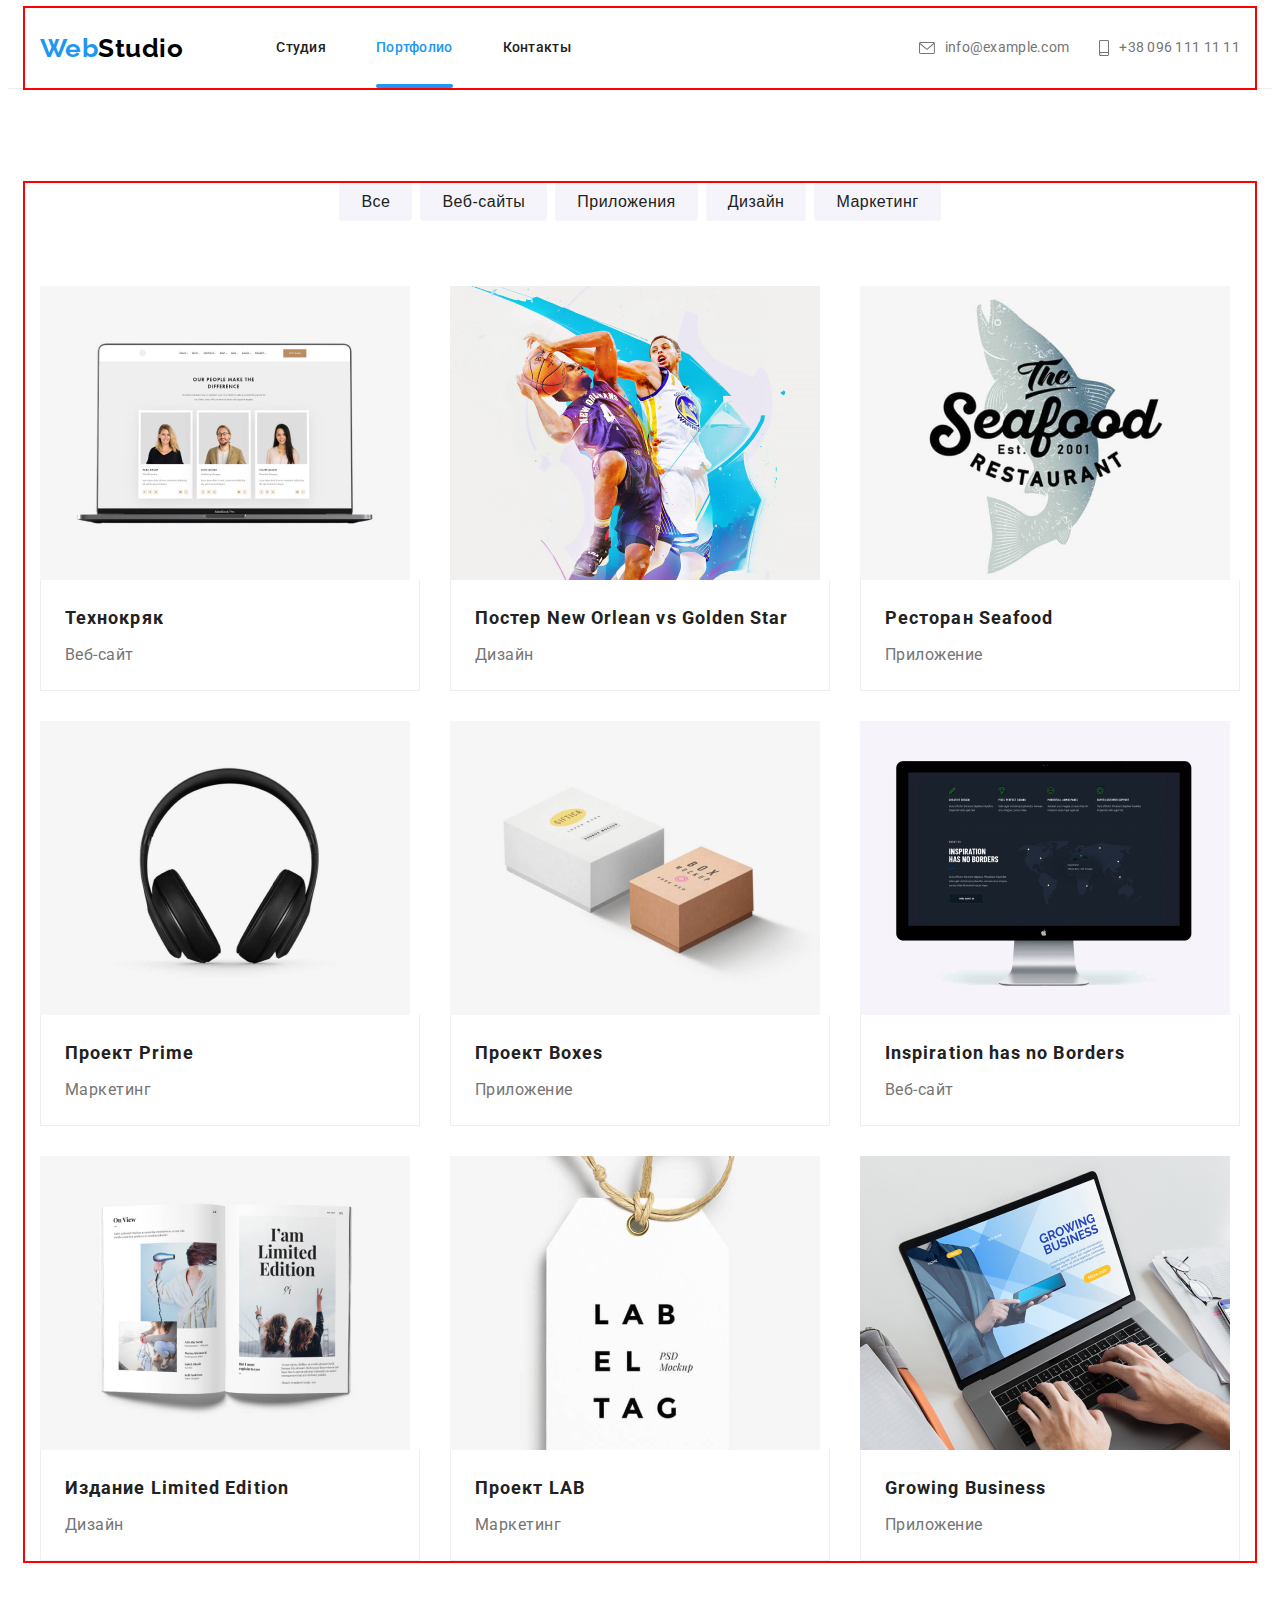
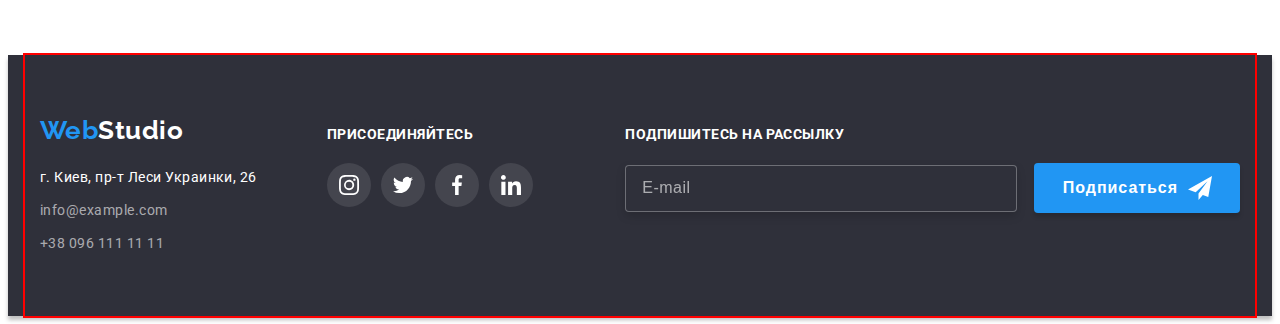
==== commit 7cd632d5: "сделал футер и страницу портфолио" ====
--- a/portfolio.html
+++ b/portfolio.html
@@ -309,83 +309,85 @@
 
     <footer class="footer">
       <div class="container footer__container">
-        <div class="footer__wrapper">
-          <a
-            class="link logo logo--color-white footer__logo"
-            href="./index.html"
-            lang="en"
-          >
-            <span class="logo--color-blue">Web</span>Studio
-          </a>
-          <address class="footer__address">
-            <ul class="list footer__list">
-              <li class="footer__item">
+        <div class="footer-container">
+          <div class="footer__wrapper">
+            <a
+              class="link logo logo--color-white footer__logo"
+              href="./index.html"
+              lang="en"
+            >
+              <span class="logo--color-blue">Web</span>Studio
+            </a>
+            <address class="footer__address">
+              <ul class="list footer__list">
+                <li class="footer__item">
+                  <a
+                    class="link footer__link footer__link--gmaps"
+                    href="https://goo.gl/maps/zEipnjbdjEoZz8kJ8"
+                    target="_blank"
+                    rel="noopener noreferrer"
+                    >г. Киев, пр-т Леси Украинки, 26</a
+                  >
+                </li>
+                <li class="footer__item">
+                  <a class="link footer__link" href="mailto:info@example.com"
+                    >info@example.com</a
+                  >
+                </li>
+                <li class="footer__item footer__item--last">
+                  <a class="link footer__link" href="tel:+380961111111"
+                    >+38 096 111 11 11</a
+                  >
+                </li>
+              </ul>
+            </address>
+          </div>
+
+          <div class="messenger-list__wrapper">
+            <p class="subtitle footer__subtitle">Присоединяйтесь</p>
+            <ul class="list messenger-list">
+              <li class="messenger-list__item">
                 <a
-                  class="link footer__link footer__link--gmaps"
-                  href="https://goo.gl/maps/zEipnjbdjEoZz8kJ8"
-                  target="_blank"
-                  rel="noopener noreferrer"
-                  >г. Киев, пр-т Леси Украинки, 26</a
+                  class="link messenger-list__link messenger-list__link--footer"
+                  href=""
                 >
+                  <svg class="icon" width="44" height="44">
+                    <use href="./images/sprite.svg#instagram"></use>
+                  </svg>
+                </a>
               </li>
-              <li class="footer__item">
-                <a class="link footer__link" href="mailto:info@example.com"
-                  >info@example.com</a
+              <li class="messenger-list__item">
+                <a
+                  class="link messenger-list__link messenger-list__link--footer"
+                  href=""
                 >
+                  <svg class="icon" width="44" height="44">
+                    <use href="./images/sprite.svg#twitter"></use>
+                  </svg>
+                </a>
               </li>
-              <li class="footer__item footer__item--last">
-                <a class="link footer__link" href="tel:+380961111111"
-                  >+38 096 111 11 11</a
+              <li class="messenger-list__item">
+                <a
+                  class="link messenger-list__link messenger-list__link--footer"
+                  href=""
                 >
+                  <svg class="icon" width="44" height="44">
+                    <use href="./images/sprite.svg#facebook"></use>
+                  </svg>
+                </a>
+              </li>
+              <li class="messenger-list__item">
+                <a
+                  class="link messenger-list__link messenger-list__link--footer"
+                  href=""
+                >
+                  <svg class="icon" width="44" height="44">
+                    <use href="./images/sprite.svg#linkedin"></use>
+                  </svg>
+                </a>
               </li>
             </ul>
-          </address>
-        </div>
-
-        <div class="messenger-list__wrapper">
-          <p class="subtitle footer__subtitle">Присоединяйтесь</p>
-          <ul class="list messenger-list">
-            <li class="messenger-list__item messenger-list__item--footer">
-              <a
-                class="link messenger-list__link messenger-list__link--footer"
-                href=""
-              >
-                <svg class="icon" width="44" height="44">
-                  <use href="./images/sprite.svg#instagram"></use>
-                </svg>
-              </a>
-            </li>
-            <li class="messenger-list__item messenger-list__item--footer">
-              <a
-                class="link messenger-list__link messenger-list__link--footer"
-                href=""
-              >
-                <svg class="icon" width="44" height="44">
-                  <use href="./images/sprite.svg#twitter"></use>
-                </svg>
-              </a>
-            </li>
-            <li class="messenger-list__item messenger-list__item--footer">
-              <a
-                class="link messenger-list__link messenger-list__link--footer"
-                href=""
-              >
-                <svg class="icon" width="44" height="44">
-                  <use href="./images/sprite.svg#facebook"></use>
-                </svg>
-              </a>
-            </li>
-            <li class="messenger-list__item">
-              <a
-                class="link messenger-list__link messenger-list__link--footer"
-                href=""
-              >
-                <svg class="icon" width="44" height="44">
-                  <use href="./images/sprite.svg#linkedin"></use>
-                </svg>
-              </a>
-            </li>
-          </ul>
+          </div>
         </div>
 
         <form name="signup-form" class="form-signup">
--- a/css/portfolio.min.css
+++ b/css/portfolio.min.css
@@ -1,2 +1,2 @@
-:root{--primaryFont: 'Roboto', sans-serif;--secondaryFont: 'Raleway', sans-serif;--activeLinkColor: #2196f3;--primaryTextColor: #757575;--secondaryTextColor: #212121;--whiteTextColor: #ffffff;--transitionColor: color 250ms cubic-bezier(0.4, 0, 0.2, 1);--transitionBg: background-color 250ms cubic-bezier(0.4, 0, 0.2, 1)}body{font-family:var(--primaryFont);letter-spacing:0.03em;color:var(--primaryTextColor);background-color:var(--whiteTextColor)}body.modal-open{overflow:hidden}.visually-hidden{position:absolute;width:1px;height:1px;margin:-1px;border:0;padding:0;white-space:nowrap;-webkit-clip-path:inset(100%);clip-path:inset(100%);clip:rect(0 0 0 0);overflow:hidden}h1,h2,h3,ul,p{padding:0;margin:0}img{display:block;max-width:100%}.list{list-style:none}.link{text-decoration:none}.icon{fill:currentColor}.container{margin:0 auto;padding:0 15px;outline:2px solid red}@media screen and (min-width: 480px){.container{width:480px}}@media screen and (min-width: 768px){.container{width:768px}}@media screen and (min-width: 1200px){.container{width:1200px}}.section{padding-top:60px;padding-bottom:60px}@media screen and (min-width: 1200px){.section{padding-top:94px;padding-bottom:94px}}.section__title{margin-bottom:50px;font-weight:700;font-size:28px;line-height:1.18;text-align:center;color:var(--secondaryTextColor)}@media screen and (min-width: 1200px){.section__title{font-size:36px;line-height:1.17}}.logo{font-family:var(--secondaryFont);font-weight:700;font-size:24px;line-height:1.17;color:#000000}@media screen and (min-width: 1200px){.logo{font-size:26px;line-height:1.19}}.logo--color-blue{color:var(--activeLinkColor)}.logo--color-white{color:var(--whiteTextColor)}@media screen and (min-width: 768px){.header__logo{margin-right:88px}}@media screen and (min-width: 1200px){.header__logo{margin-right:93px}}.footer__logo{display:inline-block;margin-bottom:20px}.messenger-list{display:-webkit-box;display:-ms-flexbox;display:flex;-webkit-box-pack:center;-ms-flex-pack:center;justify-content:center}.messenger-list__item:not(:last-child){margin-right:10px}.messenger-list__link{display:-webkit-box;display:-ms-flexbox;display:flex;-webkit-box-align:center;-ms-flex-align:center;align-items:center;-webkit-box-pack:center;-ms-flex-pack:center;justify-content:center;color:#afb1b8;-webkit-transition:var(--transitionBg),var(--transitionColor);transition:var(--transitionBg),var(--transitionColor);border-radius:50%}.messenger-list__link--footer{color:#ffffff;background-color:rgba(255,255,255,0.1)}.messenger-list__link--footer:hover,.messenger-list__link--footer:focus{background-color:var(--activeLinkColor)}.messenger-list__link:hover,.messenger-list__link:focus{background-color:var(--activeLinkColor);color:var(--whiteTextColor)}.subtitle{font-weight:700;color:var(--secondaryTextColor)}@media screen and (max-width: 767px){.subtitle{text-align:center}}.button{font-size:16px;font-weight:700;line-height:1.87;letter-spacing:0.06em;color:var(--whiteTextColor);background-color:var(--activeLinkColor);border-radius:4px;border-style:none;-webkit-box-shadow:0px 4px 4px rgba(0,0,0,0.15);box-shadow:0px 4px 4px rgba(0,0,0,0.15);cursor:pointer}.header{border-bottom:1px solid #ececec;position:relative}@media screen and (min-width: 768px){.header__container{display:-webkit-box;display:-ms-flexbox;display:flex;-webkit-box-align:center;-ms-flex-align:center;align-items:center}}@media screen and (min-width: 768px){.navigation{display:-webkit-box;display:-ms-flexbox;display:flex;-webkit-box-align:center;-ms-flex-align:center;align-items:center}}.nav-list{display:-webkit-box;display:-ms-flexbox;display:flex;-webkit-box-align:center;-ms-flex-align:center;align-items:center}.nav-list__item{font-size:14px;line-height:1.14}.nav-list__item:not(:last-child){margin-right:50px}.nav-list__link{position:relative;display:block;padding-top:32px;padding-bottom:32px;font-weight:500;font-size:14px;line-height:1.14;letter-spacing:0.02em;color:var(--secondaryTextColor);-webkit-transition:var(--transitionColor);transition:var(--transitionColor)}.nav-list__link--active{color:var(--activeLinkColor)}.nav-list__link--active::after{content:'';position:absolute;display:block;width:100%;height:4px;bottom:0;left:0;background-color:#2196f3;border-radius:2px}.nav-list__link:hover,.nav-list__link:focus{color:var(--activeLinkColor)}.auth-list{margin-left:auto}@media screen and (min-width: 1200px){.auth-list{display:-webkit-box;display:-ms-flexbox;display:flex;-webkit-box-align:center;-ms-flex-align:center;align-items:center}}@media screen and (min-width: 1200px){.auth-list__item:not(:last-child){margin-right:30px}}@media screen and (min-width: 768px) and (max-width: 1199px){.auth-list__item+.auth-list__item{margin-top:10px}}.auth-list__icon{margin-right:10px}.auth-list__link{display:-webkit-inline-box;display:-ms-inline-flexbox;display:inline-flex;-webkit-box-align:center;-ms-flex-align:center;align-items:center;color:var(--primaryTextColor);-webkit-transition:var(--transitionColor);transition:var(--transitionColor)}@media screen and (min-width: 768px) and (max-width: 1199px){.auth-list__link{padding-top:0;padding-bottom:0}}.menu-button{display:-webkit-inline-box;display:-ms-inline-flexbox;display:inline-flex;color:var(--activeLinkColor);border:none;padding:0;margin:0;cursor:pointer;background-color:red}.menu-button .icon-menu-close{display:none}@media screen and (min-width: 768px){.menu-button{display:none}}.menu-button.is-open .icon-menu-close{display:-webkit-inline-box;display:-ms-inline-flexbox;display:inline-flex}.menu-button.is-open .icon-menu{display:none}.menu-container{position:absolute;top:10%;left:0;width:100%;height:500px;display:none;background-color:yellow;-webkit-box-shadow:0px 4px 8px rgba(0,0,0,0.04),0px 2px 4px rgba(0,0,0,0.08),0px 1px 3px rgba(0,0,0,0.16);box-shadow:0px 4px 8px rgba(0,0,0,0.04),0px 2px 4px rgba(0,0,0,0.08),0px 1px 3px rgba(0,0,0,0.16)}.menu-container.is-open{display:block}.filters__list{display:-webkit-box;display:-ms-flexbox;display:flex;-webkit-box-pack:center;-ms-flex-pack:center;justify-content:center;margin-bottom:50px}.filters__item:not(:last-child){margin-right:8px}.filters__button{padding:6px 22px;font-weight:500;line-height:1.63;text-align:center;letter-spacing:0.03em;color:var(--secondaryTextColor);background-color:#f5f4fa;-webkit-box-shadow:none;box-shadow:none;-webkit-transition:var(--transitionColor),var(--transitionBg),-webkit-box-shadow 250ms cubic-bezier(0.4, 0, 0.2, 1);transition:var(--transitionColor),var(--transitionBg),-webkit-box-shadow 250ms cubic-bezier(0.4, 0, 0.2, 1);transition:var(--transitionColor),var(--transitionBg),box-shadow 250ms cubic-bezier(0.4, 0, 0.2, 1);transition:var(--transitionColor),var(--transitionBg),box-shadow 250ms cubic-bezier(0.4, 0, 0.2, 1),-webkit-box-shadow 250ms cubic-bezier(0.4, 0, 0.2, 1)}.filters__button:hover,.filters__button:focus{color:var(--whiteTextColor);background-color:var(--activeLinkColor);-webkit-box-shadow:0px 3px 1px rgba(0,0,0,0.1),0px 1px 2px rgba(0,0,0,0.08),0px 2px 2px rgba(0,0,0,0.12);box-shadow:0px 3px 1px rgba(0,0,0,0.1),0px 1px 2px rgba(0,0,0,0.08),0px 2px 2px rgba(0,0,0,0.12);border-radius:4px}.cards__list{display:-webkit-box;display:-ms-flexbox;display:flex;-ms-flex-wrap:wrap;flex-wrap:wrap;margin-left:-30px;margin-top:-30px}.cards__item{-ms-flex-preferred-size:calc(100% / 3 - 30px);flex-basis:calc(100% / 3 - 30px);margin-left:30px;margin-top:30px}.cards__link{display:block;-webkit-transition:-webkit-box-shadow 250ms cubic-bezier(0.4, 0, 0.2, 1);transition:-webkit-box-shadow 250ms cubic-bezier(0.4, 0, 0.2, 1);transition:box-shadow 250ms cubic-bezier(0.4, 0, 0.2, 1);transition:box-shadow 250ms cubic-bezier(0.4, 0, 0.2, 1), -webkit-box-shadow 250ms cubic-bezier(0.4, 0, 0.2, 1)}.cards__link:hover,.cards__link:focus{-webkit-box-shadow:0px 1px 1px rgba(0,0,0,0.12),0px 4px 4px rgba(0,0,0,0.06),1px 4px 6px rgba(0,0,0,0.16);box-shadow:0px 1px 1px rgba(0,0,0,0.12),0px 4px 4px rgba(0,0,0,0.06),1px 4px 6px rgba(0,0,0,0.16)}.cards__thumb{position:relative;overflow:hidden}.cards__overlay{position:absolute;top:100%;left:0;width:100%;height:100%;padding:63px 24px;font-weight:400;font-size:18px;line-height:1.56;letter-spacing:0.03em;-webkit-transition:opacity 250ms cubic-bezier(0.4, 0, 0.2, 1),-webkit-transform 250ms cubic-bezier(0.4, 0, 0.2, 1);transition:opacity 250ms cubic-bezier(0.4, 0, 0.2, 1),-webkit-transform 250ms cubic-bezier(0.4, 0, 0.2, 1);transition:opacity 250ms cubic-bezier(0.4, 0, 0.2, 1),transform 250ms cubic-bezier(0.4, 0, 0.2, 1);transition:opacity 250ms cubic-bezier(0.4, 0, 0.2, 1),transform 250ms cubic-bezier(0.4, 0, 0.2, 1),-webkit-transform 250ms cubic-bezier(0.4, 0, 0.2, 1);color:var(--whiteTextColor);background-color:rgba(33,150,243,0.9);opacity:0}.cards__item:hover .cards__overlay,.cards__item:focus .cards__overlay{opacity:1;-webkit-transform:translateY(-100%);transform:translateY(-100%)}.cards__footer{padding:20px 24px;border-bottom:1px solid #eeeeee;border-left:1px solid #eeeeee;border-right:1px solid #eeeeee}.cards__subtitle{margin-bottom:4px;font-size:18px;line-height:2;letter-spacing:0.06em}.cards__desc{font-weight:400;font-size:16px;line-height:1.87;color:var(--primaryTextColor)}abbr[title='label tag']{text-decoration:none}.footer{background-color:#2f303a;-webkit-box-shadow:0px 4px 4px rgba(0,0,0,0.25);box-shadow:0px 4px 4px rgba(0,0,0,0.25)}@media screen and (min-width: 768px) and (max-width: 1199px){.footer .messenger-list__wrapper{width:50%}}.footer__container{padding-top:60px;padding-bottom:60px}@media screen and (min-width: 1200px){.footer__container{display:-webkit-box;display:-ms-flexbox;display:flex;-webkit-box-align:baseline;-ms-flex-align:baseline;align-items:baseline}}.footer__wrapper{margin-right:70px}@media screen and (max-width: 767px){.footer__wrapper{text-align:center;margin-right:0}}@media screen and (min-width: 768px) and (max-width: 1199px){.footer__wrapper{width:50%}}.footer__address{font-style:normal}@media screen and (max-width: 767px){.footer__address{margin-bottom:60px}}.footer__list{font-weight:400;font-size:14px;line-height:1.71}.footer__item{margin-bottom:9px}.footer__item--last{margin-bottom:0}.footer__link{color:rgba(255,255,255,0.6)}.footer__link--gmaps{color:var(--whiteTextColor)}.footer__subtitle{font-size:14px;line-height:1.14;text-transform:uppercase;margin-bottom:20px;color:var(--whiteTextColor)}@media screen and (max-width: 767px){.form-signup{margin-top:60px;text-align:center}}@media screen and (min-width: 768px){.form-signup{margin-left:auto}}.form-signup__subtitle{display:block}.form-signup__input{display:inline-block;height:50px;padding:15px 16px;border:1px solid rgba(255,255,255,0.3);-webkit-filter:drop-shadow(0px 4px 4px rgba(0,0,0,0.15));filter:drop-shadow(0px 4px 4px rgba(0,0,0,0.15));border-radius:4px;background-color:#2f303a}@media screen and (max-width: 767px){.form-signup__input{width:100%;margin-bottom:20px}}@media screen and (min-width: 768px) and (max-width: 1199px){.form-signup__input{width:448px;margin-bottom:20px}}@media screen and (min-width: 768px){.form-signup__input{width:358px;margin-right:12px}}.form-signup__input::-webkit-input-placeholder{font-weight:400;font-size:16px;line-height:1.25;letter-spacing:0.03em;color:rgba(255,255,255,0.6)}.form-signup__input:-ms-input-placeholder{font-weight:400;font-size:16px;line-height:1.25;letter-spacing:0.03em;color:rgba(255,255,255,0.6)}.form-signup__input::-ms-input-placeholder{font-weight:400;font-size:16px;line-height:1.25;letter-spacing:0.03em;color:rgba(255,255,255,0.6)}.form-signup__input::placeholder{font-weight:400;font-size:16px;line-height:1.25;letter-spacing:0.03em;color:rgba(255,255,255,0.6)}.form-signup__input:not(:placeholder-shown){font-weight:400;font-size:16px;line-height:1.25;letter-spacing:0.03em;color:rgba(255,255,255,0.6)}.form-signup__button{display:-webkit-inline-box;display:-ms-inline-flexbox;display:inline-flex;-webkit-box-align:center;-ms-flex-align:center;align-items:center;-webkit-box-pack:center;-ms-flex-pack:center;justify-content:center;padding:10px 28px 10px 29px}.form-signup__icon{margin-left:10px}
+:root{--primaryFont: 'Roboto', sans-serif;--secondaryFont: 'Raleway', sans-serif;--activeLinkColor: #2196f3;--primaryTextColor: #757575;--secondaryTextColor: #212121;--whiteTextColor: #ffffff;--transitionColor: color 250ms cubic-bezier(0.4, 0, 0.2, 1);--transitionBg: background-color 250ms cubic-bezier(0.4, 0, 0.2, 1)}body{font-family:var(--primaryFont);letter-spacing:0.03em;color:var(--primaryTextColor);background-color:var(--whiteTextColor)}body.modal-open{overflow:hidden}.visually-hidden{position:absolute;width:1px;height:1px;margin:-1px;border:0;padding:0;white-space:nowrap;-webkit-clip-path:inset(100%);clip-path:inset(100%);clip:rect(0 0 0 0);overflow:hidden}h1,h2,h3,ul,p{padding:0;margin:0}img{display:block;max-width:100%;height:auto}.list{list-style:none}.link{text-decoration:none}.icon{fill:currentColor}.container{padding:0 15px;outline:2px solid red}@media screen and (min-width: 480px){.container{width:480px;margin:0 auto}}@media screen and (min-width: 768px){.container{width:768px}}@media screen and (min-width: 1200px){.container{width:1200px}}.section{padding-top:60px;padding-bottom:60px}@media screen and (min-width: 1200px){.section{padding-top:94px;padding-bottom:94px}}.section__title{margin-bottom:30px;font-weight:700;font-size:28px;line-height:1.18;text-align:center;color:var(--secondaryTextColor)}@media screen and (min-width: 1200px){.section__title{margin-bottom:50px;font-size:36px;line-height:1.17}}.logo{font-family:var(--secondaryFont);font-weight:700;font-size:24px;line-height:1.17;color:#000000}@media screen and (min-width: 1200px){.logo{font-size:26px;line-height:1.19}}.logo--color-blue{color:var(--activeLinkColor)}.logo--color-white{color:var(--whiteTextColor)}@media screen and (min-width: 768px){.header__logo{margin-right:88px}}@media screen and (min-width: 1200px){.header__logo{margin-right:93px}}.footer__logo{display:inline-block;margin-bottom:20px}.messenger-list{display:-webkit-box;display:-ms-flexbox;display:flex;-webkit-box-pack:center;-ms-flex-pack:center;justify-content:center}.messenger-list__item:not(:last-child){margin-right:10px}.messenger-list__link{display:-webkit-box;display:-ms-flexbox;display:flex;-webkit-box-align:center;-ms-flex-align:center;align-items:center;-webkit-box-pack:center;-ms-flex-pack:center;justify-content:center;color:#afb1b8;-webkit-transition:var(--transitionBg),var(--transitionColor);transition:var(--transitionBg),var(--transitionColor);border-radius:50%}.messenger-list__link--footer{color:#ffffff;background-color:rgba(255,255,255,0.1)}.messenger-list__link--footer:hover,.messenger-list__link--footer:focus{background-color:var(--activeLinkColor)}.messenger-list__link:hover,.messenger-list__link:focus{background-color:var(--activeLinkColor);color:var(--whiteTextColor)}.subtitle{font-weight:700;color:var(--secondaryTextColor)}@media screen and (max-width: 767px){.subtitle{text-align:center}}.button{font-size:16px;font-weight:700;line-height:1.87;letter-spacing:0.06em;color:var(--whiteTextColor);background-color:var(--activeLinkColor);border-radius:4px;border-style:none;-webkit-box-shadow:0px 4px 4px rgba(0,0,0,0.15);box-shadow:0px 4px 4px rgba(0,0,0,0.15);cursor:pointer}.header{border-bottom:1px solid #ececec}@media screen and (max-width: 767px){.header__container{position:relative;padding:10px 15px}}@media screen and (min-width: 768px){.header__container{display:-webkit-box;display:-ms-flexbox;display:flex;-webkit-box-align:center;-ms-flex-align:center;align-items:center}}.navigation{display:-webkit-box;display:-ms-flexbox;display:flex;-webkit-box-align:center;-ms-flex-align:center;align-items:center;-webkit-box-pack:justify;-ms-flex-pack:justify;justify-content:space-between}@media screen and (min-width: 768px){.nav-list{display:-webkit-box;display:-ms-flexbox;display:flex;-webkit-box-align:center;-ms-flex-align:center;align-items:center}}.nav-list__item{font-weight:500;letter-spacing:0.02em;font-size:40px;line-height:1.18}@media screen and (min-width: 768px){.nav-list__item{font-size:14px;line-height:1.14}}.nav-list__item:not(:last-child){margin-right:50px}.nav-list__link{color:var(--secondaryTextColor);-webkit-transition:var(--transitionColor);transition:var(--transitionColor)}@media screen and (min-width: 768px){.nav-list__link{position:relative;display:block;padding-top:32px;padding-bottom:32px}}.nav-list__link--active{color:var(--activeLinkColor)}@media screen and (min-width: 768px){.nav-list__link--active::after{content:'';position:absolute;display:block;width:100%;height:4px;bottom:0;left:0;background-color:#2196f3;border-radius:2px}}.nav-list__link:hover,.nav-list__link:focus{color:var(--activeLinkColor)}.auth-list{margin-left:auto}@media screen and (min-width: 1200px){.auth-list{display:-webkit-box;display:-ms-flexbox;display:flex;-webkit-box-align:center;-ms-flex-align:center;align-items:center}}@media screen and (min-width: 1200px){.auth-list__item:not(:last-child){margin-right:30px}}.auth-list__item{letter-spacing:0.02em}@media screen and (min-width: 768px){.auth-list__item{font-size:14px;line-height:1.14}}@media screen and (min-width: 768px) and (max-width: 1199px){.auth-list__item+.auth-list__item{margin-top:10px}}.auth-list__icon{margin-right:10px}.auth-list__link{display:-webkit-inline-box;display:-ms-inline-flexbox;display:inline-flex;-webkit-box-align:center;-ms-flex-align:center;align-items:center;color:var(--primaryTextColor);-webkit-transition:var(--transitionColor);transition:var(--transitionColor)}@media screen and (min-width: 768px) and (max-width: 1199px){.auth-list__link{padding-top:0;padding-bottom:0}}.menu-button{display:-webkit-inline-box;display:-ms-inline-flexbox;display:inline-flex;color:var(--activeLinkColor);border:none;padding:0;margin:0;cursor:pointer;background-color:transparent}.menu-button .icon-menu-close{display:none}@media screen and (min-width: 768px){.menu-button{display:none}}.menu-button.is-open .icon-menu-close{display:-webkit-inline-box;display:-ms-inline-flexbox;display:inline-flex}.menu-button.is-open .icon-menu{display:none}@media screen and (max-width: 767px){.menu-container{display:none;position:absolute;top:100%;left:0;width:100%;height:100vh;padding:48px 40px;background-color:#ffffff;-webkit-box-shadow:0px 4px 8px rgba(0,0,0,0.04),0px 2px 4px rgba(0,0,0,0.08),0px 1px 3px rgba(0,0,0,0.16);box-shadow:0px 4px 8px rgba(0,0,0,0.04),0px 2px 4px rgba(0,0,0,0.08),0px 1px 3px rgba(0,0,0,0.16)}.menu-container.is-open{display:block}}@media screen and (min-width: 768px){.menu-container{display:-webkit-box;display:-ms-flexbox;display:flex;-webkit-box-align:center;-ms-flex-align:center;align-items:center}}.filters__list{display:-webkit-box;display:-ms-flexbox;display:flex;-ms-flex-wrap:wrap;flex-wrap:wrap;-webkit-box-pack:left;-ms-flex-pack:left;justify-content:left;margin-bottom:40px}@media screen and (min-width: 768px){.filters__list{-webkit-box-pack:center;-ms-flex-pack:center;justify-content:center;margin-bottom:30px}}@media screen and (min-width: 1200px){.filters__list{margin-bottom:50px}}.filters__item{margin-bottom:15px}.filters__item:not(:last-child){margin-right:8px}.filters__button{padding:6px 22px;font-weight:500;line-height:1.63;text-align:center;letter-spacing:0.03em;color:var(--secondaryTextColor);background-color:#f5f4fa;-webkit-box-shadow:none;box-shadow:none;-webkit-transition:var(--transitionColor),var(--transitionBg),-webkit-box-shadow 250ms cubic-bezier(0.4, 0, 0.2, 1);transition:var(--transitionColor),var(--transitionBg),-webkit-box-shadow 250ms cubic-bezier(0.4, 0, 0.2, 1);transition:var(--transitionColor),var(--transitionBg),box-shadow 250ms cubic-bezier(0.4, 0, 0.2, 1);transition:var(--transitionColor),var(--transitionBg),box-shadow 250ms cubic-bezier(0.4, 0, 0.2, 1),-webkit-box-shadow 250ms cubic-bezier(0.4, 0, 0.2, 1)}.filters__button:hover,.filters__button:focus{color:var(--whiteTextColor);background-color:var(--activeLinkColor);-webkit-box-shadow:0px 3px 1px rgba(0,0,0,0.1),0px 1px 2px rgba(0,0,0,0.08),0px 2px 2px rgba(0,0,0,0.12);box-shadow:0px 3px 1px rgba(0,0,0,0.1),0px 1px 2px rgba(0,0,0,0.08),0px 2px 2px rgba(0,0,0,0.12);border-radius:4px}@media screen and (min-width: 768px){.cards__list{display:-webkit-box;display:-ms-flexbox;display:flex;-ms-flex-wrap:wrap;flex-wrap:wrap;margin-left:-30px;margin-top:-30px}}@media screen and (min-width: 768px){.cards__item{-ms-flex-preferred-size:calc((100% - 2 * 30px) / 2);flex-basis:calc((100% - 2 * 30px) / 2);margin-left:30px;margin-top:30px}}@media screen and (min-width: 1200px){.cards__item{-ms-flex-preferred-size:calc((100% - 3 * 30px) / 3);flex-basis:calc((100% - 3 * 30px) / 3)}}.cards__link{display:block;-webkit-transition:-webkit-box-shadow 250ms cubic-bezier(0.4, 0, 0.2, 1);transition:-webkit-box-shadow 250ms cubic-bezier(0.4, 0, 0.2, 1);transition:box-shadow 250ms cubic-bezier(0.4, 0, 0.2, 1);transition:box-shadow 250ms cubic-bezier(0.4, 0, 0.2, 1), -webkit-box-shadow 250ms cubic-bezier(0.4, 0, 0.2, 1)}.cards__link:hover,.cards__link:focus{-webkit-box-shadow:0px 1px 1px rgba(0,0,0,0.12),0px 4px 4px rgba(0,0,0,0.06),1px 4px 6px rgba(0,0,0,0.16);box-shadow:0px 1px 1px rgba(0,0,0,0.12),0px 4px 4px rgba(0,0,0,0.06),1px 4px 6px rgba(0,0,0,0.16)}.cards__thumb{position:relative;overflow:hidden}.cards__overlay{position:absolute;top:100%;left:0;width:100%;height:100%;padding:63px 24px;font-weight:400;font-size:18px;line-height:1.56;letter-spacing:0.03em;-webkit-transition:opacity 250ms cubic-bezier(0.4, 0, 0.2, 1),-webkit-transform 250ms cubic-bezier(0.4, 0, 0.2, 1);transition:opacity 250ms cubic-bezier(0.4, 0, 0.2, 1),-webkit-transform 250ms cubic-bezier(0.4, 0, 0.2, 1);transition:opacity 250ms cubic-bezier(0.4, 0, 0.2, 1),transform 250ms cubic-bezier(0.4, 0, 0.2, 1);transition:opacity 250ms cubic-bezier(0.4, 0, 0.2, 1),transform 250ms cubic-bezier(0.4, 0, 0.2, 1),-webkit-transform 250ms cubic-bezier(0.4, 0, 0.2, 1);color:var(--whiteTextColor);background-color:rgba(33,150,243,0.9);opacity:0}.cards__item:hover .cards__overlay,.cards__item:focus .cards__overlay{opacity:1;-webkit-transform:translateY(-100%);transform:translateY(-100%)}.cards__footer{padding:20px 24px;border-bottom:1px solid #eeeeee;border-left:1px solid #eeeeee;border-right:1px solid #eeeeee}.cards__subtitle{margin-bottom:4px;text-align:left;font-size:18px;line-height:2;letter-spacing:0.06em}.cards__desc{font-weight:400;font-size:16px;line-height:1.87;color:var(--primaryTextColor)}abbr[title='label tag']{text-decoration:none}.footer{background-color:#2f303a;-webkit-box-shadow:0px 4px 4px rgba(0,0,0,0.25);box-shadow:0px 4px 4px rgba(0,0,0,0.25)}.footer__container{padding-top:60px;padding-bottom:60px}@media screen and (min-width: 1200px){.footer__container{display:-webkit-box;display:-ms-flexbox;display:flex;-webkit-box-align:baseline;-ms-flex-align:baseline;align-items:baseline}}.footer-container{text-align:center}@media screen and (min-width: 768px){.footer-container{display:-webkit-box;display:-ms-flexbox;display:flex;-webkit-box-align:baseline;-ms-flex-align:baseline;align-items:baseline;-webkit-box-pack:space-evenly;-ms-flex-pack:space-evenly;justify-content:space-evenly}}@media screen and (min-width: 1200px){.footer-container{text-align:left}}@media screen and (min-width: 1200px){.footer__wrapper{margin-right:70px}}.footer__address{font-style:normal}@media screen and (max-width: 767px){.footer__address{margin-bottom:60px}}.footer__list{font-weight:400;font-size:14px;line-height:1.71}.footer__item{margin-bottom:8px}@media screen and (min-width: 1200px){.footer__item{margin-bottom:9px}}.footer__item--last{margin-bottom:0}.footer__link{color:rgba(255,255,255,0.6)}.footer__link--gmaps{color:var(--whiteTextColor)}.footer__subtitle{font-size:14px;line-height:1.14;text-transform:uppercase;margin-bottom:20px;color:var(--whiteTextColor)}@media screen and (max-width: 1199px){.form-signup{margin-top:60px;text-align:center}}@media screen and (min-width: 1200px){.form-signup{margin-left:auto}}.form-signup__subtitle{display:block}.form-signup__input{padding:15px 16px;border:1px solid rgba(255,255,255,0.3);-webkit-filter:drop-shadow(0px 4px 4px rgba(0,0,0,0.15));filter:drop-shadow(0px 4px 4px rgba(0,0,0,0.15));border-radius:4px;background-color:#2f303a;width:100%;margin-bottom:20px}@media screen and (min-width: 768px) and (max-width: 1199px){.form-signup__input{display:block;width:450px;margin:0 auto 20px}}@media screen and (min-width: 1200px){.form-signup__input{width:358px;margin-right:12px;margin-bottom:0}}.form-signup__input::-webkit-input-placeholder{font-weight:400;font-size:16px;line-height:1.25;letter-spacing:0.03em;color:rgba(255,255,255,0.6)}.form-signup__input:-ms-input-placeholder{font-weight:400;font-size:16px;line-height:1.25;letter-spacing:0.03em;color:rgba(255,255,255,0.6)}.form-signup__input::-ms-input-placeholder{font-weight:400;font-size:16px;line-height:1.25;letter-spacing:0.03em;color:rgba(255,255,255,0.6)}.form-signup__input::placeholder{font-weight:400;font-size:16px;line-height:1.25;letter-spacing:0.03em;color:rgba(255,255,255,0.6)}.form-signup__input:not(:placeholder-shown){font-weight:400;font-size:16px;line-height:1.25;letter-spacing:0.03em;color:rgba(255,255,255,0.6)}.form-signup__button{display:-webkit-inline-box;display:-ms-inline-flexbox;display:inline-flex;-webkit-box-align:center;-ms-flex-align:center;align-items:center;-webkit-box-pack:center;-ms-flex-pack:center;justify-content:center;padding:10px 28px 10px 29px}.form-signup__icon{margin-left:10px}
 /*# sourceMappingURL=portfolio.min.css.map */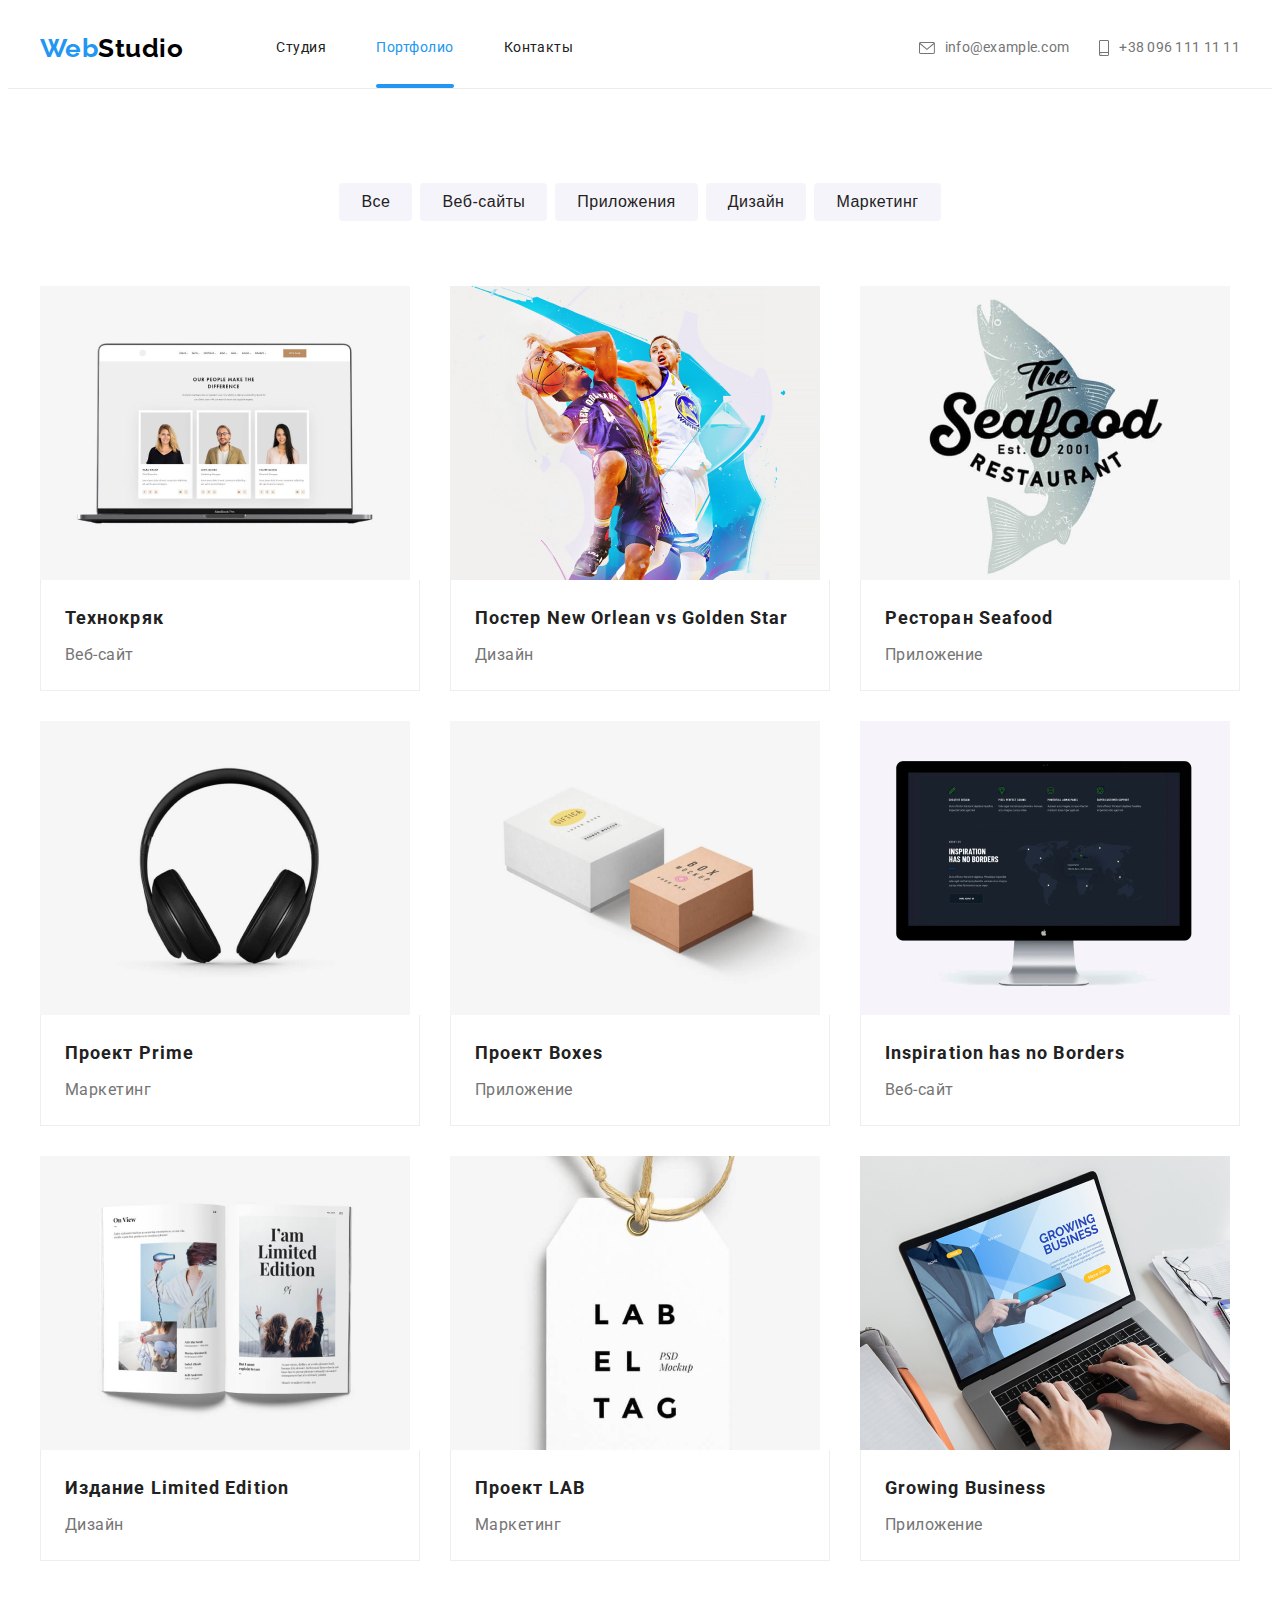
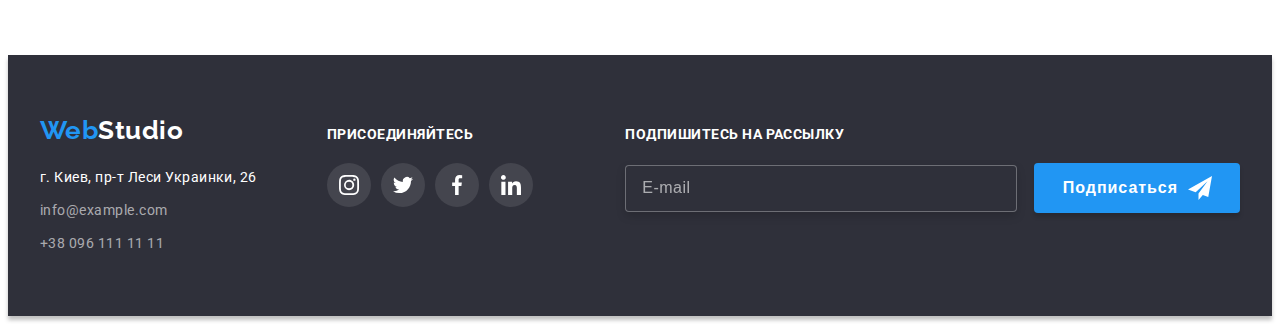
==== commit b817b897: "сделал хедер" ====
--- a/portfolio.html
+++ b/portfolio.html
@@ -65,6 +65,63 @@
             </a>
           </li>
         </ul>
+        <button type="button" class="burger-button" data-menu-button>
+          <svg class="icon" width="40" height="40">
+            <use href="./images/sprite.svg#menu"></use>
+          </svg>
+        </button>
+
+        <div class="mobile-menu" data-menu>
+          <button type="button" class="mobile-menu__button" data-menu-close>
+            <svg class="icon" width="40" height="40">
+              <use href="./images/sprite.svg#menu-close"></use>
+            </svg>
+          </button>
+          <ul class="list mobile-nav">
+            <li class="mobile-nav__item">
+              <a href="./index.html" class="link mobile-nav__link">Студия</a>
+            </li>
+            <li class="mobile-nav__item">
+              <a
+                href="./portfolio.html"
+                class="link mobile-nav__link mobile-nav__link--active"
+                >Портфолио</a
+              >
+            </li>
+            <li class="mobile-nav__item">
+              <a href="" class="link mobile-nav__link">Контакты</a>
+            </li>
+          </ul>
+          <ul class="list mobile-auth">
+            <li class="mobile-auth__item">
+              <a
+                class="link mobile-auth__link mobile-auth__link--active"
+                href="mailto:info@example.com"
+              >
+                info@example.com</a
+              >
+            </li>
+            <li class="mobile-auth__item">
+              <a class="link mobile-auth__link" href="tel:+380961111111">
+                +38 096 111 11 11
+              </a>
+            </li>
+          </ul>
+          <ul class="list mobile-messenger">
+            <li class="mobile-messenger__item">
+              <a href="" class="link mobile-messenger__link">Instagram</a>
+            </li>
+            <li class="mobile-messenger__item">
+              <a href="" class="link mobile-messenger__link">Twitter</a>
+            </li>
+            <li class="mobile-messenger__item">
+              <a href="" class="link mobile-messenger__link">Facebook</a>
+            </li>
+            <li class="mobile-messenger__item">
+              <a href="" class="link mobile-messenger__link">LinkedIn</a>
+            </li>
+          </ul>
+        </div>
       </div>
     </header>
 
@@ -410,5 +467,7 @@
         </form>
       </div>
     </footer>
+
+    <script src="./js/mobile-menu.js"></script>
   </body>
 </html>
--- a/css/portfolio.min.css
+++ b/css/portfolio.min.css
@@ -1,2 +1,2 @@
-:root{--primaryFont: 'Roboto', sans-serif;--secondaryFont: 'Raleway', sans-serif;--activeLinkColor: #2196f3;--primaryTextColor: #757575;--secondaryTextColor: #212121;--whiteTextColor: #ffffff;--transitionColor: color 250ms cubic-bezier(0.4, 0, 0.2, 1);--transitionBg: background-color 250ms cubic-bezier(0.4, 0, 0.2, 1)}body{font-family:var(--primaryFont);letter-spacing:0.03em;color:var(--primaryTextColor);background-color:var(--whiteTextColor)}body.modal-open{overflow:hidden}.visually-hidden{position:absolute;width:1px;height:1px;margin:-1px;border:0;padding:0;white-space:nowrap;-webkit-clip-path:inset(100%);clip-path:inset(100%);clip:rect(0 0 0 0);overflow:hidden}h1,h2,h3,ul,p{padding:0;margin:0}img{display:block;max-width:100%;height:auto}.list{list-style:none}.link{text-decoration:none}.icon{fill:currentColor}.container{padding:0 15px;outline:2px solid red}@media screen and (min-width: 480px){.container{width:480px;margin:0 auto}}@media screen and (min-width: 768px){.container{width:768px}}@media screen and (min-width: 1200px){.container{width:1200px}}.section{padding-top:60px;padding-bottom:60px}@media screen and (min-width: 1200px){.section{padding-top:94px;padding-bottom:94px}}.section__title{margin-bottom:30px;font-weight:700;font-size:28px;line-height:1.18;text-align:center;color:var(--secondaryTextColor)}@media screen and (min-width: 1200px){.section__title{margin-bottom:50px;font-size:36px;line-height:1.17}}.logo{font-family:var(--secondaryFont);font-weight:700;font-size:24px;line-height:1.17;color:#000000}@media screen and (min-width: 1200px){.logo{font-size:26px;line-height:1.19}}.logo--color-blue{color:var(--activeLinkColor)}.logo--color-white{color:var(--whiteTextColor)}@media screen and (min-width: 768px){.header__logo{margin-right:88px}}@media screen and (min-width: 1200px){.header__logo{margin-right:93px}}.footer__logo{display:inline-block;margin-bottom:20px}.messenger-list{display:-webkit-box;display:-ms-flexbox;display:flex;-webkit-box-pack:center;-ms-flex-pack:center;justify-content:center}.messenger-list__item:not(:last-child){margin-right:10px}.messenger-list__link{display:-webkit-box;display:-ms-flexbox;display:flex;-webkit-box-align:center;-ms-flex-align:center;align-items:center;-webkit-box-pack:center;-ms-flex-pack:center;justify-content:center;color:#afb1b8;-webkit-transition:var(--transitionBg),var(--transitionColor);transition:var(--transitionBg),var(--transitionColor);border-radius:50%}.messenger-list__link--footer{color:#ffffff;background-color:rgba(255,255,255,0.1)}.messenger-list__link--footer:hover,.messenger-list__link--footer:focus{background-color:var(--activeLinkColor)}.messenger-list__link:hover,.messenger-list__link:focus{background-color:var(--activeLinkColor);color:var(--whiteTextColor)}.subtitle{font-weight:700;color:var(--secondaryTextColor)}@media screen and (max-width: 767px){.subtitle{text-align:center}}.button{font-size:16px;font-weight:700;line-height:1.87;letter-spacing:0.06em;color:var(--whiteTextColor);background-color:var(--activeLinkColor);border-radius:4px;border-style:none;-webkit-box-shadow:0px 4px 4px rgba(0,0,0,0.15);box-shadow:0px 4px 4px rgba(0,0,0,0.15);cursor:pointer}.header{border-bottom:1px solid #ececec}@media screen and (max-width: 767px){.header__container{position:relative;padding:10px 15px}}@media screen and (min-width: 768px){.header__container{display:-webkit-box;display:-ms-flexbox;display:flex;-webkit-box-align:center;-ms-flex-align:center;align-items:center}}.navigation{display:-webkit-box;display:-ms-flexbox;display:flex;-webkit-box-align:center;-ms-flex-align:center;align-items:center;-webkit-box-pack:justify;-ms-flex-pack:justify;justify-content:space-between}@media screen and (min-width: 768px){.nav-list{display:-webkit-box;display:-ms-flexbox;display:flex;-webkit-box-align:center;-ms-flex-align:center;align-items:center}}.nav-list__item{font-weight:500;letter-spacing:0.02em;font-size:40px;line-height:1.18}@media screen and (min-width: 768px){.nav-list__item{font-size:14px;line-height:1.14}}.nav-list__item:not(:last-child){margin-right:50px}.nav-list__link{color:var(--secondaryTextColor);-webkit-transition:var(--transitionColor);transition:var(--transitionColor)}@media screen and (min-width: 768px){.nav-list__link{position:relative;display:block;padding-top:32px;padding-bottom:32px}}.nav-list__link--active{color:var(--activeLinkColor)}@media screen and (min-width: 768px){.nav-list__link--active::after{content:'';position:absolute;display:block;width:100%;height:4px;bottom:0;left:0;background-color:#2196f3;border-radius:2px}}.nav-list__link:hover,.nav-list__link:focus{color:var(--activeLinkColor)}.auth-list{margin-left:auto}@media screen and (min-width: 1200px){.auth-list{display:-webkit-box;display:-ms-flexbox;display:flex;-webkit-box-align:center;-ms-flex-align:center;align-items:center}}@media screen and (min-width: 1200px){.auth-list__item:not(:last-child){margin-right:30px}}.auth-list__item{letter-spacing:0.02em}@media screen and (min-width: 768px){.auth-list__item{font-size:14px;line-height:1.14}}@media screen and (min-width: 768px) and (max-width: 1199px){.auth-list__item+.auth-list__item{margin-top:10px}}.auth-list__icon{margin-right:10px}.auth-list__link{display:-webkit-inline-box;display:-ms-inline-flexbox;display:inline-flex;-webkit-box-align:center;-ms-flex-align:center;align-items:center;color:var(--primaryTextColor);-webkit-transition:var(--transitionColor);transition:var(--transitionColor)}@media screen and (min-width: 768px) and (max-width: 1199px){.auth-list__link{padding-top:0;padding-bottom:0}}.menu-button{display:-webkit-inline-box;display:-ms-inline-flexbox;display:inline-flex;color:var(--activeLinkColor);border:none;padding:0;margin:0;cursor:pointer;background-color:transparent}.menu-button .icon-menu-close{display:none}@media screen and (min-width: 768px){.menu-button{display:none}}.menu-button.is-open .icon-menu-close{display:-webkit-inline-box;display:-ms-inline-flexbox;display:inline-flex}.menu-button.is-open .icon-menu{display:none}@media screen and (max-width: 767px){.menu-container{display:none;position:absolute;top:100%;left:0;width:100%;height:100vh;padding:48px 40px;background-color:#ffffff;-webkit-box-shadow:0px 4px 8px rgba(0,0,0,0.04),0px 2px 4px rgba(0,0,0,0.08),0px 1px 3px rgba(0,0,0,0.16);box-shadow:0px 4px 8px rgba(0,0,0,0.04),0px 2px 4px rgba(0,0,0,0.08),0px 1px 3px rgba(0,0,0,0.16)}.menu-container.is-open{display:block}}@media screen and (min-width: 768px){.menu-container{display:-webkit-box;display:-ms-flexbox;display:flex;-webkit-box-align:center;-ms-flex-align:center;align-items:center}}.filters__list{display:-webkit-box;display:-ms-flexbox;display:flex;-ms-flex-wrap:wrap;flex-wrap:wrap;-webkit-box-pack:left;-ms-flex-pack:left;justify-content:left;margin-bottom:40px}@media screen and (min-width: 768px){.filters__list{-webkit-box-pack:center;-ms-flex-pack:center;justify-content:center;margin-bottom:30px}}@media screen and (min-width: 1200px){.filters__list{margin-bottom:50px}}.filters__item{margin-bottom:15px}.filters__item:not(:last-child){margin-right:8px}.filters__button{padding:6px 22px;font-weight:500;line-height:1.63;text-align:center;letter-spacing:0.03em;color:var(--secondaryTextColor);background-color:#f5f4fa;-webkit-box-shadow:none;box-shadow:none;-webkit-transition:var(--transitionColor),var(--transitionBg),-webkit-box-shadow 250ms cubic-bezier(0.4, 0, 0.2, 1);transition:var(--transitionColor),var(--transitionBg),-webkit-box-shadow 250ms cubic-bezier(0.4, 0, 0.2, 1);transition:var(--transitionColor),var(--transitionBg),box-shadow 250ms cubic-bezier(0.4, 0, 0.2, 1);transition:var(--transitionColor),var(--transitionBg),box-shadow 250ms cubic-bezier(0.4, 0, 0.2, 1),-webkit-box-shadow 250ms cubic-bezier(0.4, 0, 0.2, 1)}.filters__button:hover,.filters__button:focus{color:var(--whiteTextColor);background-color:var(--activeLinkColor);-webkit-box-shadow:0px 3px 1px rgba(0,0,0,0.1),0px 1px 2px rgba(0,0,0,0.08),0px 2px 2px rgba(0,0,0,0.12);box-shadow:0px 3px 1px rgba(0,0,0,0.1),0px 1px 2px rgba(0,0,0,0.08),0px 2px 2px rgba(0,0,0,0.12);border-radius:4px}@media screen and (min-width: 768px){.cards__list{display:-webkit-box;display:-ms-flexbox;display:flex;-ms-flex-wrap:wrap;flex-wrap:wrap;margin-left:-30px;margin-top:-30px}}@media screen and (min-width: 768px){.cards__item{-ms-flex-preferred-size:calc((100% - 2 * 30px) / 2);flex-basis:calc((100% - 2 * 30px) / 2);margin-left:30px;margin-top:30px}}@media screen and (min-width: 1200px){.cards__item{-ms-flex-preferred-size:calc((100% - 3 * 30px) / 3);flex-basis:calc((100% - 3 * 30px) / 3)}}.cards__link{display:block;-webkit-transition:-webkit-box-shadow 250ms cubic-bezier(0.4, 0, 0.2, 1);transition:-webkit-box-shadow 250ms cubic-bezier(0.4, 0, 0.2, 1);transition:box-shadow 250ms cubic-bezier(0.4, 0, 0.2, 1);transition:box-shadow 250ms cubic-bezier(0.4, 0, 0.2, 1), -webkit-box-shadow 250ms cubic-bezier(0.4, 0, 0.2, 1)}.cards__link:hover,.cards__link:focus{-webkit-box-shadow:0px 1px 1px rgba(0,0,0,0.12),0px 4px 4px rgba(0,0,0,0.06),1px 4px 6px rgba(0,0,0,0.16);box-shadow:0px 1px 1px rgba(0,0,0,0.12),0px 4px 4px rgba(0,0,0,0.06),1px 4px 6px rgba(0,0,0,0.16)}.cards__thumb{position:relative;overflow:hidden}.cards__overlay{position:absolute;top:100%;left:0;width:100%;height:100%;padding:63px 24px;font-weight:400;font-size:18px;line-height:1.56;letter-spacing:0.03em;-webkit-transition:opacity 250ms cubic-bezier(0.4, 0, 0.2, 1),-webkit-transform 250ms cubic-bezier(0.4, 0, 0.2, 1);transition:opacity 250ms cubic-bezier(0.4, 0, 0.2, 1),-webkit-transform 250ms cubic-bezier(0.4, 0, 0.2, 1);transition:opacity 250ms cubic-bezier(0.4, 0, 0.2, 1),transform 250ms cubic-bezier(0.4, 0, 0.2, 1);transition:opacity 250ms cubic-bezier(0.4, 0, 0.2, 1),transform 250ms cubic-bezier(0.4, 0, 0.2, 1),-webkit-transform 250ms cubic-bezier(0.4, 0, 0.2, 1);color:var(--whiteTextColor);background-color:rgba(33,150,243,0.9);opacity:0}.cards__item:hover .cards__overlay,.cards__item:focus .cards__overlay{opacity:1;-webkit-transform:translateY(-100%);transform:translateY(-100%)}.cards__footer{padding:20px 24px;border-bottom:1px solid #eeeeee;border-left:1px solid #eeeeee;border-right:1px solid #eeeeee}.cards__subtitle{margin-bottom:4px;text-align:left;font-size:18px;line-height:2;letter-spacing:0.06em}.cards__desc{font-weight:400;font-size:16px;line-height:1.87;color:var(--primaryTextColor)}abbr[title='label tag']{text-decoration:none}.footer{background-color:#2f303a;-webkit-box-shadow:0px 4px 4px rgba(0,0,0,0.25);box-shadow:0px 4px 4px rgba(0,0,0,0.25)}.footer__container{padding-top:60px;padding-bottom:60px}@media screen and (min-width: 1200px){.footer__container{display:-webkit-box;display:-ms-flexbox;display:flex;-webkit-box-align:baseline;-ms-flex-align:baseline;align-items:baseline}}.footer-container{text-align:center}@media screen and (min-width: 768px){.footer-container{display:-webkit-box;display:-ms-flexbox;display:flex;-webkit-box-align:baseline;-ms-flex-align:baseline;align-items:baseline;-webkit-box-pack:space-evenly;-ms-flex-pack:space-evenly;justify-content:space-evenly}}@media screen and (min-width: 1200px){.footer-container{text-align:left}}@media screen and (min-width: 1200px){.footer__wrapper{margin-right:70px}}.footer__address{font-style:normal}@media screen and (max-width: 767px){.footer__address{margin-bottom:60px}}.footer__list{font-weight:400;font-size:14px;line-height:1.71}.footer__item{margin-bottom:8px}@media screen and (min-width: 1200px){.footer__item{margin-bottom:9px}}.footer__item--last{margin-bottom:0}.footer__link{color:rgba(255,255,255,0.6)}.footer__link--gmaps{color:var(--whiteTextColor)}.footer__subtitle{font-size:14px;line-height:1.14;text-transform:uppercase;margin-bottom:20px;color:var(--whiteTextColor)}@media screen and (max-width: 1199px){.form-signup{margin-top:60px;text-align:center}}@media screen and (min-width: 1200px){.form-signup{margin-left:auto}}.form-signup__subtitle{display:block}.form-signup__input{padding:15px 16px;border:1px solid rgba(255,255,255,0.3);-webkit-filter:drop-shadow(0px 4px 4px rgba(0,0,0,0.15));filter:drop-shadow(0px 4px 4px rgba(0,0,0,0.15));border-radius:4px;background-color:#2f303a;width:100%;margin-bottom:20px}@media screen and (min-width: 768px) and (max-width: 1199px){.form-signup__input{display:block;width:450px;margin:0 auto 20px}}@media screen and (min-width: 1200px){.form-signup__input{width:358px;margin-right:12px;margin-bottom:0}}.form-signup__input::-webkit-input-placeholder{font-weight:400;font-size:16px;line-height:1.25;letter-spacing:0.03em;color:rgba(255,255,255,0.6)}.form-signup__input:-ms-input-placeholder{font-weight:400;font-size:16px;line-height:1.25;letter-spacing:0.03em;color:rgba(255,255,255,0.6)}.form-signup__input::-ms-input-placeholder{font-weight:400;font-size:16px;line-height:1.25;letter-spacing:0.03em;color:rgba(255,255,255,0.6)}.form-signup__input::placeholder{font-weight:400;font-size:16px;line-height:1.25;letter-spacing:0.03em;color:rgba(255,255,255,0.6)}.form-signup__input:not(:placeholder-shown){font-weight:400;font-size:16px;line-height:1.25;letter-spacing:0.03em;color:rgba(255,255,255,0.6)}.form-signup__button{display:-webkit-inline-box;display:-ms-inline-flexbox;display:inline-flex;-webkit-box-align:center;-ms-flex-align:center;align-items:center;-webkit-box-pack:center;-ms-flex-pack:center;justify-content:center;padding:10px 28px 10px 29px}.form-signup__icon{margin-left:10px}
+:root{--primaryFont: 'Roboto', sans-serif;--secondaryFont: 'Raleway', sans-serif;--activeLinkColor: #2196f3;--primaryTextColor: #757575;--secondaryTextColor: #212121;--whiteTextColor: #ffffff;--transitionColor: color 250ms cubic-bezier(0.4, 0, 0.2, 1);--transitionBg: background-color 250ms cubic-bezier(0.4, 0, 0.2, 1)}body{font-family:var(--primaryFont);letter-spacing:0.03em;color:var(--primaryTextColor);background-color:var(--whiteTextColor)}body.modal-open{overflow:hidden}.visually-hidden{position:absolute;width:1px;height:1px;margin:-1px;border:0;padding:0;white-space:nowrap;-webkit-clip-path:inset(100%);clip-path:inset(100%);clip:rect(0 0 0 0);overflow:hidden}h1,h2,h3,ul,p{padding:0;margin:0}img{display:block;max-width:100%;height:auto}.list{list-style:none}.link{text-decoration:none}.icon{fill:currentColor}.container{padding:0 15px}@media screen and (min-width: 480px){.container{width:480px;margin:0 auto}}@media screen and (min-width: 768px){.container{width:768px}}@media screen and (min-width: 1200px){.container{width:1200px}}.section{padding-top:60px;padding-bottom:60px}@media screen and (min-width: 1200px){.section{padding-top:94px;padding-bottom:94px}}.section__title{margin-bottom:30px;font-weight:700;font-size:28px;line-height:1.18;text-align:center;color:var(--secondaryTextColor)}@media screen and (min-width: 1200px){.section__title{margin-bottom:50px;font-size:36px;line-height:1.17}}.logo{font-family:var(--secondaryFont);font-weight:700;font-size:24px;line-height:1.17;color:#000000}@media screen and (min-width: 1200px){.logo{font-size:26px;line-height:1.19}}.logo--color-blue{color:var(--activeLinkColor)}.logo--color-white{color:var(--whiteTextColor)}@media screen and (min-width: 768px){.header__logo{margin-right:88px}}@media screen and (min-width: 1200px){.header__logo{margin-right:93px}}.footer__logo{display:inline-block;margin-bottom:20px}.messenger-list{display:-webkit-box;display:-ms-flexbox;display:flex;-webkit-box-pack:center;-ms-flex-pack:center;justify-content:center}.messenger-list__item:not(:last-child){margin-right:10px}.messenger-list__link{display:-webkit-box;display:-ms-flexbox;display:flex;-webkit-box-align:center;-ms-flex-align:center;align-items:center;-webkit-box-pack:center;-ms-flex-pack:center;justify-content:center;color:#afb1b8;-webkit-transition:var(--transitionBg),var(--transitionColor);transition:var(--transitionBg),var(--transitionColor);border-radius:50%}.messenger-list__link--footer{color:#ffffff;background-color:rgba(255,255,255,0.1)}.messenger-list__link--footer:hover,.messenger-list__link--footer:focus{background-color:var(--activeLinkColor)}.messenger-list__link:hover,.messenger-list__link:focus{background-color:var(--activeLinkColor);color:var(--whiteTextColor)}.subtitle{font-weight:700;color:var(--secondaryTextColor)}@media screen and (max-width: 767px){.subtitle{text-align:center}}.button{font-size:16px;font-weight:700;line-height:1.87;letter-spacing:0.06em;color:var(--whiteTextColor);background-color:var(--activeLinkColor);border-radius:4px;border-style:none;-webkit-box-shadow:0px 4px 4px rgba(0,0,0,0.15);box-shadow:0px 4px 4px rgba(0,0,0,0.15);cursor:pointer}.header{border-bottom:1px solid #ececec}.header__container{display:-webkit-box;display:-ms-flexbox;display:flex;-webkit-box-align:center;-ms-flex-align:center;align-items:center}@media screen and (max-width: 767px){.header__container{padding:10px 15px;-webkit-box-pack:justify;-ms-flex-pack:justify;justify-content:space-between}}.navigation{display:-webkit-box;display:-ms-flexbox;display:flex;-webkit-box-align:center;-ms-flex-align:center;align-items:center;-webkit-box-pack:justify;-ms-flex-pack:justify;justify-content:space-between}.nav-list{display:none}@media screen and (min-width: 768px){.nav-list{display:-webkit-box;display:-ms-flexbox;display:flex;-webkit-box-align:center;-ms-flex-align:center;align-items:center}}@media screen and (min-width: 768px){.nav-list__item{font-size:14px;line-height:1.14}}.nav-list__item:not(:last-child){margin-right:50px}.nav-list__link{color:var(--secondaryTextColor);-webkit-transition:var(--transitionColor);transition:var(--transitionColor)}@media screen and (min-width: 768px){.nav-list__link{position:relative;display:block;padding-top:32px;padding-bottom:32px}}.nav-list__link--active{color:var(--activeLinkColor)}@media screen and (min-width: 768px){.nav-list__link--active::after{content:'';position:absolute;display:block;width:100%;height:4px;bottom:0;left:0;background-color:#2196f3;border-radius:2px}}.nav-list__link:hover,.nav-list__link:focus{color:var(--activeLinkColor)}@media screen and (max-width: 767px){.auth-list{display:none}}@media screen and (min-width: 768px){.auth-list{margin-left:auto}}@media screen and (min-width: 1200px){.auth-list{display:-webkit-box;display:-ms-flexbox;display:flex;-webkit-box-align:center;-ms-flex-align:center;align-items:center}}@media screen and (min-width: 1200px){.auth-list__item:not(:last-child){margin-right:30px}}.auth-list__item{letter-spacing:0.02em}@media screen and (min-width: 768px){.auth-list__item{font-size:14px;line-height:1.14}}@media screen and (min-width: 768px) and (max-width: 1199px){.auth-list__item+.auth-list__item{margin-top:10px}}.auth-list__icon{margin-right:10px}.auth-list__link{display:-webkit-inline-box;display:-ms-inline-flexbox;display:inline-flex;-webkit-box-align:center;-ms-flex-align:center;align-items:center;color:var(--primaryTextColor);-webkit-transition:var(--transitionColor);transition:var(--transitionColor)}@media screen and (min-width: 768px) and (max-width: 1199px){.auth-list__link{padding-top:0;padding-bottom:0}}.burger-button{display:-webkit-inline-box;display:-ms-inline-flexbox;display:inline-flex;color:var(--secondaryTextColor);border:none;padding:0;margin:0;cursor:pointer;background-color:transparent}@media screen and (min-width: 768px){.burger-button{display:none}}.burger-button:hover,.burger-button:focus{color:var(--activeLinkColor)}.mobile-menu{position:fixed;top:0;left:50%;opacity:0;visibility:hidden;pointer-events:none;overflow-y:scroll;width:100vw;height:100vh;-webkit-transform:translateX(-50%);transform:translateX(-50%);max-width:480px;padding:48px 40px;background-color:#ffffff;-webkit-box-shadow:0px 4px 8px rgba(0,0,0,0.04),0px 2px 4px rgba(0,0,0,0.08),0px 1px 3px rgba(0,0,0,0.16);box-shadow:0px 4px 8px rgba(0,0,0,0.04),0px 2px 4px rgba(0,0,0,0.08),0px 1px 3px rgba(0,0,0,0.16)}@media screen and (max-width: 400px){.mobile-menu{padding-left:15px;padding-right:15px}}.mobile-menu.is-open{opacity:1;visibility:visible;pointer-events:auto;z-index:1}.mobile-menu__button{position:absolute;top:10px;right:15px;display:-webkit-inline-box;display:-ms-inline-flexbox;display:inline-flex;color:var(--secondaryTextColor);border:none;padding:0;margin:0;cursor:pointer;background-color:transparent}.mobile-menu__button:hover,.mobile-menu__button:focus{color:var(--activeLinkColor)}.mobile-nav{margin-bottom:302px}.mobile-nav__item{margin-bottom:32px;font-weight:500;letter-spacing:0.02em;font-size:40px;line-height:1.18}.mobile-nav__link{color:var(--secondaryTextColor)}.mobile-nav__link:hover,.mobile-nav__link:focus{color:var(--activeLinkColor)}.mobile-nav__link--active{color:var(--activeLinkColor)}.mobile-auth{margin-bottom:64px}.mobile-auth__item{font-weight:500;font-size:24px;line-height:1.17;letter-spacing:0.02em}.mobile-auth__item+.mobile-auth__item{margin-top:32px}.mobile-auth__link{color:var(--primaryTextColor)}.mobile-auth__link--active{font-size:34px;line-height:1.18;color:var(--activeLinkColor)}.mobile-messenger{display:-webkit-box;display:-ms-flexbox;display:flex}.mobile-messenger__item{position:relative;font-weight:500;font-size:18px;line-height:1.22;letter-spacing:0.02em}.mobile-messenger__item:not(:last-child){margin-right:20px}.mobile-messenger__item:not(:last-child)::after{position:absolute;content:'';display:block;top:0;right:-10px;height:100%;width:1px;background-color:rgba(33,33,33,0.2)}.mobile-messenger__link{color:var(--activeLinkColor)}.filters__list{display:-webkit-box;display:-ms-flexbox;display:flex;-ms-flex-wrap:wrap;flex-wrap:wrap;-webkit-box-pack:left;-ms-flex-pack:left;justify-content:left;margin-bottom:40px}@media screen and (min-width: 768px){.filters__list{-webkit-box-pack:center;-ms-flex-pack:center;justify-content:center;margin-bottom:30px}}@media screen and (min-width: 1200px){.filters__list{margin-bottom:50px}}.filters__item{margin-bottom:15px}.filters__item:not(:last-child){margin-right:8px}.filters__button{padding:6px 22px;font-weight:500;line-height:1.63;text-align:center;letter-spacing:0.03em;color:var(--secondaryTextColor);background-color:#f5f4fa;-webkit-box-shadow:none;box-shadow:none;-webkit-transition:var(--transitionColor),var(--transitionBg),-webkit-box-shadow 250ms cubic-bezier(0.4, 0, 0.2, 1);transition:var(--transitionColor),var(--transitionBg),-webkit-box-shadow 250ms cubic-bezier(0.4, 0, 0.2, 1);transition:var(--transitionColor),var(--transitionBg),box-shadow 250ms cubic-bezier(0.4, 0, 0.2, 1);transition:var(--transitionColor),var(--transitionBg),box-shadow 250ms cubic-bezier(0.4, 0, 0.2, 1),-webkit-box-shadow 250ms cubic-bezier(0.4, 0, 0.2, 1)}.filters__button:hover,.filters__button:focus{color:var(--whiteTextColor);background-color:var(--activeLinkColor);-webkit-box-shadow:0px 3px 1px rgba(0,0,0,0.1),0px 1px 2px rgba(0,0,0,0.08),0px 2px 2px rgba(0,0,0,0.12);box-shadow:0px 3px 1px rgba(0,0,0,0.1),0px 1px 2px rgba(0,0,0,0.08),0px 2px 2px rgba(0,0,0,0.12);border-radius:4px}@media screen and (min-width: 768px){.cards__list{display:-webkit-box;display:-ms-flexbox;display:flex;-ms-flex-wrap:wrap;flex-wrap:wrap;margin-left:-30px;margin-top:-30px}}.cards__item{margin-bottom:30px}@media screen and (min-width: 768px){.cards__item{-ms-flex-preferred-size:calc((100% - 2 * 30px) / 2);flex-basis:calc((100% - 2 * 30px) / 2);margin-left:30px;margin-top:30px;margin-bottom:0}}@media screen and (min-width: 1200px){.cards__item{-ms-flex-preferred-size:calc((100% - 3 * 30px) / 3);flex-basis:calc((100% - 3 * 30px) / 3)}}.cards__link{display:block;-webkit-transition:-webkit-box-shadow 250ms cubic-bezier(0.4, 0, 0.2, 1);transition:-webkit-box-shadow 250ms cubic-bezier(0.4, 0, 0.2, 1);transition:box-shadow 250ms cubic-bezier(0.4, 0, 0.2, 1);transition:box-shadow 250ms cubic-bezier(0.4, 0, 0.2, 1), -webkit-box-shadow 250ms cubic-bezier(0.4, 0, 0.2, 1)}.cards__link:hover,.cards__link:focus{-webkit-box-shadow:0px 1px 1px rgba(0,0,0,0.12),0px 4px 4px rgba(0,0,0,0.06),1px 4px 6px rgba(0,0,0,0.16);box-shadow:0px 1px 1px rgba(0,0,0,0.12),0px 4px 4px rgba(0,0,0,0.06),1px 4px 6px rgba(0,0,0,0.16)}.cards__thumb{position:relative;overflow:hidden}.cards__overlay{position:absolute;top:100%;left:0;width:100%;height:100%;padding:63px 24px;font-weight:400;font-size:18px;line-height:1.56;letter-spacing:0.03em;-webkit-transition:opacity 250ms cubic-bezier(0.4, 0, 0.2, 1),-webkit-transform 250ms cubic-bezier(0.4, 0, 0.2, 1);transition:opacity 250ms cubic-bezier(0.4, 0, 0.2, 1),-webkit-transform 250ms cubic-bezier(0.4, 0, 0.2, 1);transition:opacity 250ms cubic-bezier(0.4, 0, 0.2, 1),transform 250ms cubic-bezier(0.4, 0, 0.2, 1);transition:opacity 250ms cubic-bezier(0.4, 0, 0.2, 1),transform 250ms cubic-bezier(0.4, 0, 0.2, 1),-webkit-transform 250ms cubic-bezier(0.4, 0, 0.2, 1);color:var(--whiteTextColor);background-color:rgba(33,150,243,0.9);opacity:0}.cards__item:hover .cards__overlay,.cards__item:focus .cards__overlay{opacity:1;-webkit-transform:translateY(-100%);transform:translateY(-100%)}.cards__footer{padding:20px 24px;border-bottom:1px solid #eeeeee;border-left:1px solid #eeeeee;border-right:1px solid #eeeeee}.cards__subtitle{margin-bottom:4px;text-align:left;font-size:18px;line-height:2;letter-spacing:0.06em}.cards__desc{font-weight:400;font-size:16px;line-height:1.87;color:var(--primaryTextColor)}abbr[title='label tag']{text-decoration:none}.footer{background-color:#2f303a;-webkit-box-shadow:0px 4px 4px rgba(0,0,0,0.25);box-shadow:0px 4px 4px rgba(0,0,0,0.25)}.footer__container{padding-top:60px;padding-bottom:60px}@media screen and (min-width: 1200px){.footer__container{display:-webkit-box;display:-ms-flexbox;display:flex;-webkit-box-align:baseline;-ms-flex-align:baseline;align-items:baseline}}.footer-container{text-align:center}@media screen and (min-width: 768px){.footer-container{display:-webkit-box;display:-ms-flexbox;display:flex;-webkit-box-align:baseline;-ms-flex-align:baseline;align-items:baseline;-webkit-box-pack:space-evenly;-ms-flex-pack:space-evenly;justify-content:space-evenly}}@media screen and (min-width: 1200px){.footer-container{text-align:left}}@media screen and (min-width: 1200px){.footer__wrapper{margin-right:70px}}.footer__address{font-style:normal}@media screen and (max-width: 767px){.footer__address{margin-bottom:60px}}.footer__list{font-weight:400;font-size:14px;line-height:1.71}.footer__item{margin-bottom:8px}@media screen and (min-width: 1200px){.footer__item{margin-bottom:9px}}.footer__item--last{margin-bottom:0}.footer__link{color:rgba(255,255,255,0.6)}.footer__link--gmaps{color:var(--whiteTextColor)}.footer__subtitle{font-size:14px;line-height:1.14;text-transform:uppercase;margin-bottom:20px;color:var(--whiteTextColor)}@media screen and (max-width: 1199px){.form-signup{margin-top:60px;text-align:center}}@media screen and (min-width: 1200px){.form-signup{margin-left:auto}}.form-signup__subtitle{display:block}.form-signup__input{padding:15px 16px;border:1px solid rgba(255,255,255,0.3);-webkit-filter:drop-shadow(0px 4px 4px rgba(0,0,0,0.15));filter:drop-shadow(0px 4px 4px rgba(0,0,0,0.15));border-radius:4px;background-color:#2f303a;width:100%;margin-bottom:20px}@media screen and (min-width: 768px) and (max-width: 1199px){.form-signup__input{display:block;width:450px;margin:0 auto 20px}}@media screen and (min-width: 1200px){.form-signup__input{width:358px;margin-right:12px;margin-bottom:0}}.form-signup__input::-webkit-input-placeholder{font-weight:400;font-size:16px;line-height:1.25;letter-spacing:0.03em;color:rgba(255,255,255,0.6)}.form-signup__input:-ms-input-placeholder{font-weight:400;font-size:16px;line-height:1.25;letter-spacing:0.03em;color:rgba(255,255,255,0.6)}.form-signup__input::-ms-input-placeholder{font-weight:400;font-size:16px;line-height:1.25;letter-spacing:0.03em;color:rgba(255,255,255,0.6)}.form-signup__input::placeholder{font-weight:400;font-size:16px;line-height:1.25;letter-spacing:0.03em;color:rgba(255,255,255,0.6)}.form-signup__input:not(:placeholder-shown){font-weight:400;font-size:16px;line-height:1.25;letter-spacing:0.03em;color:rgba(255,255,255,0.6)}.form-signup__button{display:-webkit-inline-box;display:-ms-inline-flexbox;display:inline-flex;-webkit-box-align:center;-ms-flex-align:center;align-items:center;-webkit-box-pack:center;-ms-flex-pack:center;justify-content:center;padding:10px 28px 10px 29px}.form-signup__icon{margin-left:10px}
 /*# sourceMappingURL=portfolio.min.css.map */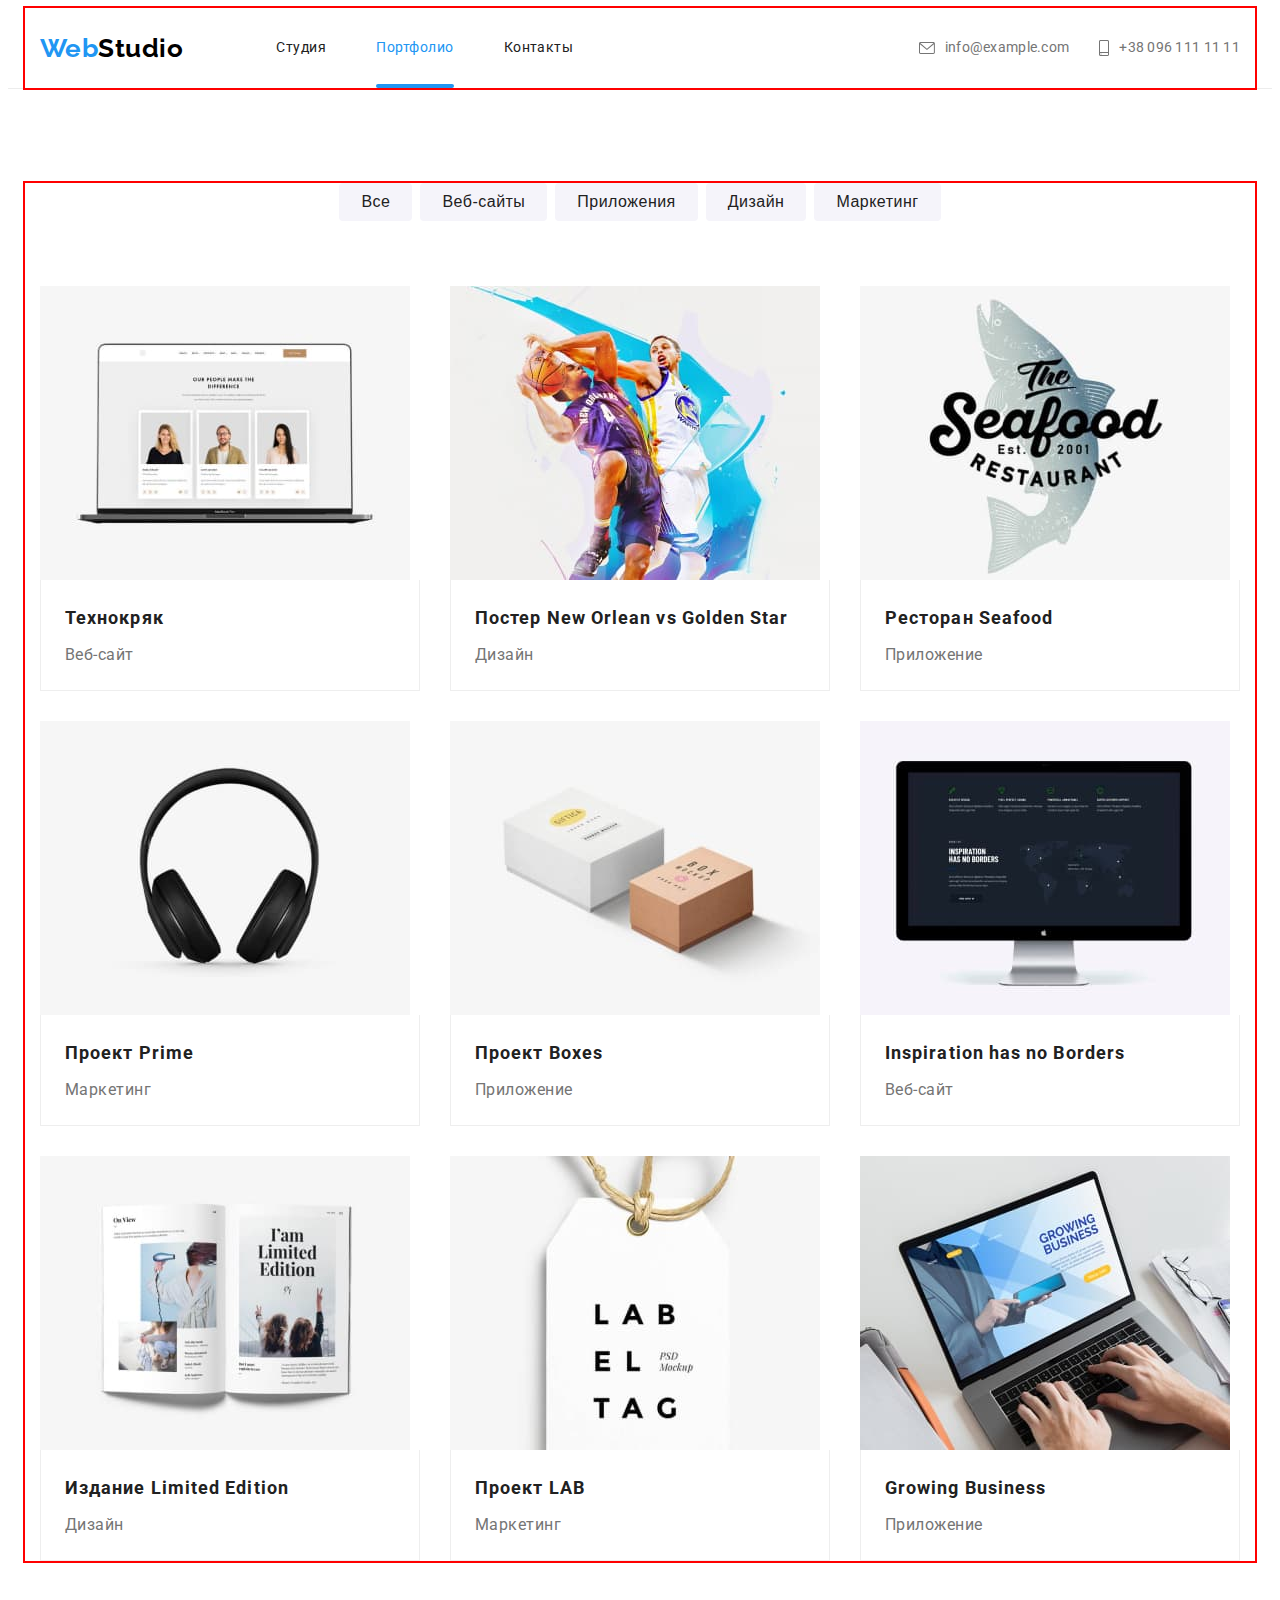
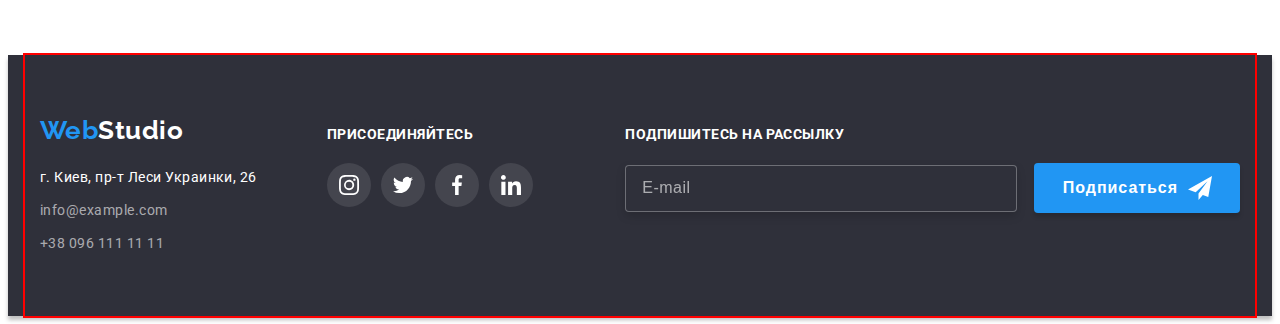
==== commit 034473b4: "сделал отзывчивыми изображения на страницах" ====
--- a/portfolio.html
+++ b/portfolio.html
@@ -166,11 +166,36 @@
             <li class="cards__item">
               <a class="link cards__link" href="">
                 <div class="cards__thumb">
-                  <img
-                    class="cards__img"
-                    src="./images/portfolio/desctop/project-1-desctop.jpg"
-                    alt="Ноутбук"
-                  />
+                  <picture>
+                    <source
+                      srcset="
+                        ./images/portfolio/desktop/project-1-desktop.jpg    1x,
+                        ./images/portfolio/desktop/project-1-desktop@2x.jpg 2x
+                      "
+                      media="(min-width: 1200px)"
+                    />
+                    <source
+                      srcset="
+                        ./images/portfolio/tablet/project-1-tablet.jpg    1x,
+                        ./images/portfolio/tablet/project-1-tablet@2x.jpg 2x
+                      "
+                      media="(min-width: 768px)"
+                      type="image/jpeg"
+                    />
+                    <source
+                      srcset="
+                        ./images/portfolio/mobile/project-1-mobile.jpg    1x,
+                        ./images/portfolio/mobile/project-1-mobile@2x.jpg 2x
+                      "
+                      media="(min-width: 320px)"
+                      type="image/jpeg"
+                    />
+                    <img
+                      class="cards__img"
+                      src="./images/portfolio/mobile/project-1-mobile.jpg"
+                      alt="Ноутбук"
+                    />
+                  </picture>
                   <p class="cards__overlay">
                     Технокряк это современная площадка распространения
                     коронавируса. Компании используют эту платформу для
@@ -186,11 +211,36 @@
             <li class="cards__item">
               <a class="link cards__link" href="">
                 <div class="cards__thumb">
-                  <img
-                    class="cards__img"
-                    src="./images/portfolio/desctop/project-2-desctop.jpg"
-                    alt="Ноутбук"
-                  />
+                  <picture>
+                    <source
+                      srcset="
+                        ./images/portfolio/desktop/project-2-desktop.jpg    1x,
+                        ./images/portfolio/desktop/project-2-desktop@2x.jpg 2x
+                      "
+                      media="(min-width: 1200px)"
+                    />
+                    <source
+                      srcset="
+                        ./images/portfolio/tablet/project-2-tablet.jpg    1x,
+                        ./images/portfolio/tablet/project-2-tablet@2x.jpg 2x
+                      "
+                      media="(min-width: 768px)"
+                      type="image/jpeg"
+                    />
+                    <source
+                      srcset="
+                        ./images/portfolio/mobile/project-2-mobile.jpg    1x,
+                        ./images/portfolio/mobile/project-2-mobile@2x.jpg 2x
+                      "
+                      media="(min-width: 320px)"
+                      type="image/jpeg"
+                    />
+                    <img
+                      class="cards__img"
+                      src="./images/portfolio/mobile/project-2-mobile.jpg"
+                      alt="Ноутбук"
+                    />
+                  </picture>
                   <p class="cards__overlay">
                     Технокряк это современная площадка распространения
                     коронавируса. Компании используют эту платформу для
@@ -208,11 +258,36 @@
             <li class="cards__item">
               <a class="link cards__link" href="">
                 <div class="cards__thumb">
-                  <img
-                    class="cards__img"
-                    src="./images/portfolio/desctop/project-3-desctop.jpg"
-                    alt="Ноутбук"
-                  />
+                  <picture>
+                    <source
+                      srcset="
+                        ./images/portfolio/desktop/project-3-desktop.jpg    1x,
+                        ./images/portfolio/desktop/project-3-desktop@2x.jpg 2x
+                      "
+                      media="(min-width: 1200px)"
+                    />
+                    <source
+                      srcset="
+                        ./images/portfolio/tablet/project-3-tablet.jpg    1x,
+                        ./images/portfolio/tablet/project-3-tablet@2x.jpg 2x
+                      "
+                      media="(min-width: 768px)"
+                      type="image/jpeg"
+                    />
+                    <source
+                      srcset="
+                        ./images/portfolio/mobile/project-3-mobile.jpg    1x,
+                        ./images/portfolio/mobile/project-3-mobile@2x.jpg 2x
+                      "
+                      media="(min-width: 320px)"
+                      type="image/jpeg"
+                    />
+                    <img
+                      class="cards__img"
+                      src="./images/portfolio/mobile/project-3-mobile.jpg"
+                      alt="Ноутбук"
+                    />
+                  </picture>
                   <p class="cards__overlay">
                     Технокряк это современная площадка распространения
                     коронавируса. Компании используют эту платформу для
@@ -230,11 +305,36 @@
             <li class="cards__item">
               <a class="link cards__link" href="">
                 <div class="cards__thumb">
-                  <img
-                    class="cards__img"
-                    src="./images/portfolio/desctop/project-4-desctop.jpg"
-                    alt="Ноутбук"
-                  />
+                  <picture>
+                    <source
+                      srcset="
+                        ./images/portfolio/desktop/project-4-desktop.jpg    1x,
+                        ./images/portfolio/desktop/project-4-desktop@2x.jpg 2x
+                      "
+                      media="(min-width: 1200px)"
+                    />
+                    <source
+                      srcset="
+                        ./images/portfolio/tablet/project-4-tablet.jpg    1x,
+                        ./images/portfolio/tablet/project-4-tablet@2x.jpg 2x
+                      "
+                      media="(min-width: 768px)"
+                      type="image/jpeg"
+                    />
+                    <source
+                      srcset="
+                        ./images/portfolio/mobile/project-4-mobile.jpg    1x,
+                        ./images/portfolio/mobile/project-4-mobile@2x.jpg 2x
+                      "
+                      media="(min-width: 320px)"
+                      type="image/jpeg"
+                    />
+                    <img
+                      class="cards__img"
+                      src="./images/portfolio/mobile/project-4-mobile.jpg"
+                      alt="Ноутбук"
+                    />
+                  </picture>
                   <p class="cards__overlay">
                     Технокряк это современная площадка распространения
                     коронавируса. Компании используют эту платформу для
@@ -252,11 +352,36 @@
             <li class="cards__item">
               <a class="link cards__link" href="">
                 <div class="cards__thumb">
-                  <img
-                    class="cards__img"
-                    src="./images/portfolio/desctop/project-5-desctop.jpg"
-                    alt="Ноутбук"
-                  />
+                  <picture>
+                    <source
+                      srcset="
+                        ./images/portfolio/desktop/project-5-desktop.jpg    1x,
+                        ./images/portfolio/desktop/project-5-desktop@2x.jpg 2x
+                      "
+                      media="(min-width: 1200px)"
+                    />
+                    <source
+                      srcset="
+                        ./images/portfolio/tablet/project-5-tablet.jpg    1x,
+                        ./images/portfolio/tablet/project-5-tablet@2x.jpg 2x
+                      "
+                      media="(min-width: 768px)"
+                      type="image/jpeg"
+                    />
+                    <source
+                      srcset="
+                        ./images/portfolio/mobile/project-5-mobile.jpg    1x,
+                        ./images/portfolio/mobile/project-5-mobile@2x.jpg 2x
+                      "
+                      media="(min-width: 320px)"
+                      type="image/jpeg"
+                    />
+                    <img
+                      class="cards__img"
+                      src="./images/portfolio/mobile/project-5-mobile.jpg"
+                      alt="Ноутбук"
+                    />
+                  </picture>
                   <p class="cards__overlay">
                     Технокряк это современная площадка распространения
                     коронавируса. Компании используют эту платформу для
@@ -274,11 +399,36 @@
             <li class="cards__item">
               <a class="link cards__link" href="">
                 <div class="cards__thumb">
-                  <img
-                    class="cards__img"
-                    src="./images/portfolio/desctop/project-6-desctop.jpg"
-                    alt="Ноутбук"
-                  />
+                  <picture>
+                    <source
+                      srcset="
+                        ./images/portfolio/desktop/project-6-desktop.jpg    1x,
+                        ./images/portfolio/desktop/project-6-desktop@2x.jpg 2x
+                      "
+                      media="(min-width: 1200px)"
+                    />
+                    <source
+                      srcset="
+                        ./images/portfolio/tablet/project-6-tablet.jpg    1x,
+                        ./images/portfolio/tablet/project-6-tablet@2x.jpg 2x
+                      "
+                      media="(min-width: 768px)"
+                      type="image/jpeg"
+                    />
+                    <source
+                      srcset="
+                        ./images/portfolio/mobile/project-6-mobile.jpg    1x,
+                        ./images/portfolio/mobile/project-6-mobile@2x.jpg 2x
+                      "
+                      media="(min-width: 320px)"
+                      type="image/jpeg"
+                    />
+                    <img
+                      class="cards__img"
+                      src="./images/portfolio/mobile/project-6-mobile.jpg"
+                      alt="Ноутбук"
+                    />
+                  </picture>
                   <p class="cards__overlay">
                     Технокряк это современная площадка распространения
                     коронавируса. Компании используют эту платформу для
@@ -296,11 +446,36 @@
             <li class="cards__item">
               <a class="link cards__link" href="">
                 <div class="cards__thumb">
-                  <img
-                    class="cards__img"
-                    src="./images/portfolio/desctop/project-7-desctop.jpg"
-                    alt="Ноутбук"
-                  />
+                  <picture>
+                    <source
+                      srcset="
+                        ./images/portfolio/desktop/project-7-desktop.jpg    1x,
+                        ./images/portfolio/desktop/project-7-desktop@2x.jpg 2x
+                      "
+                      media="(min-width: 1200px)"
+                    />
+                    <source
+                      srcset="
+                        ./images/portfolio/tablet/project-7-tablet.jpg    1x,
+                        ./images/portfolio/tablet/project-7-tablet@2x.jpg 2x
+                      "
+                      media="(min-width: 768px)"
+                      type="image/jpeg"
+                    />
+                    <source
+                      srcset="
+                        ./images/portfolio/mobile/project-7-mobile.jpg    1x,
+                        ./images/portfolio/mobile/project-7-mobile@2x.jpg 2x
+                      "
+                      media="(min-width: 320px)"
+                      type="image/jpeg"
+                    />
+                    <img
+                      class="cards__img"
+                      src="./images/portfolio/mobile/project-7-mobile.jpg"
+                      alt="Ноутбук"
+                    />
+                  </picture>
                   <p class="cards__overlay">
                     Технокряк это современная площадка распространения
                     коронавируса. Компании используют эту платформу для
@@ -318,11 +493,36 @@
             <li class="cards__item">
               <a class="link cards__link" href="">
                 <div class="cards__thumb">
-                  <img
-                    class="cards__img"
-                    src="./images/portfolio/desctop/project-8-desctop.jpg"
-                    alt="Ноутбук"
-                  />
+                  <picture>
+                    <source
+                      srcset="
+                        ./images/portfolio/desktop/project-8-desktop.jpg    1x,
+                        ./images/portfolio/desktop/project-8-desktop@2x.jpg 2x
+                      "
+                      media="(min-width: 1200px)"
+                    />
+                    <source
+                      srcset="
+                        ./images/portfolio/tablet/project-8-tablet.jpg    1x,
+                        ./images/portfolio/tablet/project-8-tablet@2x.jpg 2x
+                      "
+                      media="(min-width: 768px)"
+                      type="image/jpeg"
+                    />
+                    <source
+                      srcset="
+                        ./images/portfolio/mobile/project-8-mobile.jpg    1x,
+                        ./images/portfolio/mobile/project-8-mobile@2x.jpg 2x
+                      "
+                      media="(min-width: 320px)"
+                      type="image/jpeg"
+                    />
+                    <img
+                      class="cards__img"
+                      src="./images/portfolio/mobile/project-8-mobile.jpg"
+                      alt="Ноутбук"
+                    />
+                  </picture>
                   <p class="cards__overlay">
                     Технокряк это современная площадка распространения
                     коронавируса. Компании используют эту платформу для
@@ -340,11 +540,36 @@
             <li class="cards__item">
               <a class="link cards__link" href="">
                 <div class="cards__thumb">
-                  <img
-                    class="cards__img"
-                    src="./images/portfolio/desctop/project-9-desctop.jpg"
-                    alt="Ноутбук"
-                  />
+                  <picture>
+                    <source
+                      srcset="
+                        ./images/portfolio/desktop/project-9-desktop.jpg    1x,
+                        ./images/portfolio/desktop/project-9-desktop@2x.jpg 2x
+                      "
+                      media="(min-width: 1200px)"
+                    />
+                    <source
+                      srcset="
+                        ./images/portfolio/tablet/project-9-tablet.jpg    1x,
+                        ./images/portfolio/tablet/project-9-tablet@2x.jpg 2x
+                      "
+                      media="(min-width: 768px)"
+                      type="image/jpeg"
+                    />
+                    <source
+                      srcset="
+                        ./images/portfolio/mobile/project-9-mobile.jpg    1x,
+                        ./images/portfolio/mobile/project-9-mobile@2x.jpg 2x
+                      "
+                      media="(min-width: 320px)"
+                      type="image/jpeg"
+                    />
+                    <img
+                      class="cards__img"
+                      src="./images/portfolio/mobile/project-9-mobile.jpg"
+                      alt="Ноутбук"
+                    />
+                  </picture>
                   <p class="cards__overlay">
                     Технокряк это современная площадка распространения
                     коронавируса. Компании используют эту платформу для
--- a/css/portfolio.min.css
+++ b/css/portfolio.min.css
@@ -1,2 +1,2 @@
-:root{--primaryFont: 'Roboto', sans-serif;--secondaryFont: 'Raleway', sans-serif;--activeLinkColor: #2196f3;--primaryTextColor: #757575;--secondaryTextColor: #212121;--whiteTextColor: #ffffff;--transitionColor: color 250ms cubic-bezier(0.4, 0, 0.2, 1);--transitionBg: background-color 250ms cubic-bezier(0.4, 0, 0.2, 1)}body{font-family:var(--primaryFont);letter-spacing:0.03em;color:var(--primaryTextColor);background-color:var(--whiteTextColor)}body.modal-open{overflow:hidden}.visually-hidden{position:absolute;width:1px;height:1px;margin:-1px;border:0;padding:0;white-space:nowrap;-webkit-clip-path:inset(100%);clip-path:inset(100%);clip:rect(0 0 0 0);overflow:hidden}h1,h2,h3,ul,p{padding:0;margin:0}img{display:block;max-width:100%;height:auto}.list{list-style:none}.link{text-decoration:none}.icon{fill:currentColor}.container{padding:0 15px}@media screen and (min-width: 480px){.container{width:480px;margin:0 auto}}@media screen and (min-width: 768px){.container{width:768px}}@media screen and (min-width: 1200px){.container{width:1200px}}.section{padding-top:60px;padding-bottom:60px}@media screen and (min-width: 1200px){.section{padding-top:94px;padding-bottom:94px}}.section__title{margin-bottom:30px;font-weight:700;font-size:28px;line-height:1.18;text-align:center;color:var(--secondaryTextColor)}@media screen and (min-width: 1200px){.section__title{margin-bottom:50px;font-size:36px;line-height:1.17}}.logo{font-family:var(--secondaryFont);font-weight:700;font-size:24px;line-height:1.17;color:#000000}@media screen and (min-width: 1200px){.logo{font-size:26px;line-height:1.19}}.logo--color-blue{color:var(--activeLinkColor)}.logo--color-white{color:var(--whiteTextColor)}@media screen and (min-width: 768px){.header__logo{margin-right:88px}}@media screen and (min-width: 1200px){.header__logo{margin-right:93px}}.footer__logo{display:inline-block;margin-bottom:20px}.messenger-list{display:-webkit-box;display:-ms-flexbox;display:flex;-webkit-box-pack:center;-ms-flex-pack:center;justify-content:center}.messenger-list__item:not(:last-child){margin-right:10px}.messenger-list__link{display:-webkit-box;display:-ms-flexbox;display:flex;-webkit-box-align:center;-ms-flex-align:center;align-items:center;-webkit-box-pack:center;-ms-flex-pack:center;justify-content:center;color:#afb1b8;-webkit-transition:var(--transitionBg),var(--transitionColor);transition:var(--transitionBg),var(--transitionColor);border-radius:50%}.messenger-list__link--footer{color:#ffffff;background-color:rgba(255,255,255,0.1)}.messenger-list__link--footer:hover,.messenger-list__link--footer:focus{background-color:var(--activeLinkColor)}.messenger-list__link:hover,.messenger-list__link:focus{background-color:var(--activeLinkColor);color:var(--whiteTextColor)}.subtitle{font-weight:700;color:var(--secondaryTextColor)}@media screen and (max-width: 767px){.subtitle{text-align:center}}.button{font-size:16px;font-weight:700;line-height:1.87;letter-spacing:0.06em;color:var(--whiteTextColor);background-color:var(--activeLinkColor);border-radius:4px;border-style:none;-webkit-box-shadow:0px 4px 4px rgba(0,0,0,0.15);box-shadow:0px 4px 4px rgba(0,0,0,0.15);cursor:pointer}.header{border-bottom:1px solid #ececec}.header__container{display:-webkit-box;display:-ms-flexbox;display:flex;-webkit-box-align:center;-ms-flex-align:center;align-items:center}@media screen and (max-width: 767px){.header__container{padding:10px 15px;-webkit-box-pack:justify;-ms-flex-pack:justify;justify-content:space-between}}.navigation{display:-webkit-box;display:-ms-flexbox;display:flex;-webkit-box-align:center;-ms-flex-align:center;align-items:center;-webkit-box-pack:justify;-ms-flex-pack:justify;justify-content:space-between}.nav-list{display:none}@media screen and (min-width: 768px){.nav-list{display:-webkit-box;display:-ms-flexbox;display:flex;-webkit-box-align:center;-ms-flex-align:center;align-items:center}}@media screen and (min-width: 768px){.nav-list__item{font-size:14px;line-height:1.14}}.nav-list__item:not(:last-child){margin-right:50px}.nav-list__link{color:var(--secondaryTextColor);-webkit-transition:var(--transitionColor);transition:var(--transitionColor)}@media screen and (min-width: 768px){.nav-list__link{position:relative;display:block;padding-top:32px;padding-bottom:32px}}.nav-list__link--active{color:var(--activeLinkColor)}@media screen and (min-width: 768px){.nav-list__link--active::after{content:'';position:absolute;display:block;width:100%;height:4px;bottom:0;left:0;background-color:#2196f3;border-radius:2px}}.nav-list__link:hover,.nav-list__link:focus{color:var(--activeLinkColor)}@media screen and (max-width: 767px){.auth-list{display:none}}@media screen and (min-width: 768px){.auth-list{margin-left:auto}}@media screen and (min-width: 1200px){.auth-list{display:-webkit-box;display:-ms-flexbox;display:flex;-webkit-box-align:center;-ms-flex-align:center;align-items:center}}@media screen and (min-width: 1200px){.auth-list__item:not(:last-child){margin-right:30px}}.auth-list__item{letter-spacing:0.02em}@media screen and (min-width: 768px){.auth-list__item{font-size:14px;line-height:1.14}}@media screen and (min-width: 768px) and (max-width: 1199px){.auth-list__item+.auth-list__item{margin-top:10px}}.auth-list__icon{margin-right:10px}.auth-list__link{display:-webkit-inline-box;display:-ms-inline-flexbox;display:inline-flex;-webkit-box-align:center;-ms-flex-align:center;align-items:center;color:var(--primaryTextColor);-webkit-transition:var(--transitionColor);transition:var(--transitionColor)}@media screen and (min-width: 768px) and (max-width: 1199px){.auth-list__link{padding-top:0;padding-bottom:0}}.burger-button{display:-webkit-inline-box;display:-ms-inline-flexbox;display:inline-flex;color:var(--secondaryTextColor);border:none;padding:0;margin:0;cursor:pointer;background-color:transparent}@media screen and (min-width: 768px){.burger-button{display:none}}.burger-button:hover,.burger-button:focus{color:var(--activeLinkColor)}.mobile-menu{position:fixed;top:0;left:50%;opacity:0;visibility:hidden;pointer-events:none;overflow-y:scroll;width:100vw;height:100vh;-webkit-transform:translateX(-50%);transform:translateX(-50%);max-width:480px;padding:48px 40px;background-color:#ffffff;-webkit-box-shadow:0px 4px 8px rgba(0,0,0,0.04),0px 2px 4px rgba(0,0,0,0.08),0px 1px 3px rgba(0,0,0,0.16);box-shadow:0px 4px 8px rgba(0,0,0,0.04),0px 2px 4px rgba(0,0,0,0.08),0px 1px 3px rgba(0,0,0,0.16)}@media screen and (max-width: 400px){.mobile-menu{padding-left:15px;padding-right:15px}}.mobile-menu.is-open{opacity:1;visibility:visible;pointer-events:auto;z-index:1}.mobile-menu__button{position:absolute;top:10px;right:15px;display:-webkit-inline-box;display:-ms-inline-flexbox;display:inline-flex;color:var(--secondaryTextColor);border:none;padding:0;margin:0;cursor:pointer;background-color:transparent}.mobile-menu__button:hover,.mobile-menu__button:focus{color:var(--activeLinkColor)}.mobile-nav{margin-bottom:302px}.mobile-nav__item{margin-bottom:32px;font-weight:500;letter-spacing:0.02em;font-size:40px;line-height:1.18}.mobile-nav__link{color:var(--secondaryTextColor)}.mobile-nav__link:hover,.mobile-nav__link:focus{color:var(--activeLinkColor)}.mobile-nav__link--active{color:var(--activeLinkColor)}.mobile-auth{margin-bottom:64px}.mobile-auth__item{font-weight:500;font-size:24px;line-height:1.17;letter-spacing:0.02em}.mobile-auth__item+.mobile-auth__item{margin-top:32px}.mobile-auth__link{color:var(--primaryTextColor)}.mobile-auth__link--active{font-size:34px;line-height:1.18;color:var(--activeLinkColor)}.mobile-messenger{display:-webkit-box;display:-ms-flexbox;display:flex}.mobile-messenger__item{position:relative;font-weight:500;font-size:18px;line-height:1.22;letter-spacing:0.02em}.mobile-messenger__item:not(:last-child){margin-right:20px}.mobile-messenger__item:not(:last-child)::after{position:absolute;content:'';display:block;top:0;right:-10px;height:100%;width:1px;background-color:rgba(33,33,33,0.2)}.mobile-messenger__link{color:var(--activeLinkColor)}.filters__list{display:-webkit-box;display:-ms-flexbox;display:flex;-ms-flex-wrap:wrap;flex-wrap:wrap;-webkit-box-pack:left;-ms-flex-pack:left;justify-content:left;margin-bottom:40px}@media screen and (min-width: 768px){.filters__list{-webkit-box-pack:center;-ms-flex-pack:center;justify-content:center;margin-bottom:30px}}@media screen and (min-width: 1200px){.filters__list{margin-bottom:50px}}.filters__item{margin-bottom:15px}.filters__item:not(:last-child){margin-right:8px}.filters__button{padding:6px 22px;font-weight:500;line-height:1.63;text-align:center;letter-spacing:0.03em;color:var(--secondaryTextColor);background-color:#f5f4fa;-webkit-box-shadow:none;box-shadow:none;-webkit-transition:var(--transitionColor),var(--transitionBg),-webkit-box-shadow 250ms cubic-bezier(0.4, 0, 0.2, 1);transition:var(--transitionColor),var(--transitionBg),-webkit-box-shadow 250ms cubic-bezier(0.4, 0, 0.2, 1);transition:var(--transitionColor),var(--transitionBg),box-shadow 250ms cubic-bezier(0.4, 0, 0.2, 1);transition:var(--transitionColor),var(--transitionBg),box-shadow 250ms cubic-bezier(0.4, 0, 0.2, 1),-webkit-box-shadow 250ms cubic-bezier(0.4, 0, 0.2, 1)}.filters__button:hover,.filters__button:focus{color:var(--whiteTextColor);background-color:var(--activeLinkColor);-webkit-box-shadow:0px 3px 1px rgba(0,0,0,0.1),0px 1px 2px rgba(0,0,0,0.08),0px 2px 2px rgba(0,0,0,0.12);box-shadow:0px 3px 1px rgba(0,0,0,0.1),0px 1px 2px rgba(0,0,0,0.08),0px 2px 2px rgba(0,0,0,0.12);border-radius:4px}@media screen and (min-width: 768px){.cards__list{display:-webkit-box;display:-ms-flexbox;display:flex;-ms-flex-wrap:wrap;flex-wrap:wrap;margin-left:-30px;margin-top:-30px}}.cards__item{margin-bottom:30px}@media screen and (min-width: 768px){.cards__item{-ms-flex-preferred-size:calc((100% - 2 * 30px) / 2);flex-basis:calc((100% - 2 * 30px) / 2);margin-left:30px;margin-top:30px;margin-bottom:0}}@media screen and (min-width: 1200px){.cards__item{-ms-flex-preferred-size:calc((100% - 3 * 30px) / 3);flex-basis:calc((100% - 3 * 30px) / 3)}}.cards__link{display:block;-webkit-transition:-webkit-box-shadow 250ms cubic-bezier(0.4, 0, 0.2, 1);transition:-webkit-box-shadow 250ms cubic-bezier(0.4, 0, 0.2, 1);transition:box-shadow 250ms cubic-bezier(0.4, 0, 0.2, 1);transition:box-shadow 250ms cubic-bezier(0.4, 0, 0.2, 1), -webkit-box-shadow 250ms cubic-bezier(0.4, 0, 0.2, 1)}.cards__link:hover,.cards__link:focus{-webkit-box-shadow:0px 1px 1px rgba(0,0,0,0.12),0px 4px 4px rgba(0,0,0,0.06),1px 4px 6px rgba(0,0,0,0.16);box-shadow:0px 1px 1px rgba(0,0,0,0.12),0px 4px 4px rgba(0,0,0,0.06),1px 4px 6px rgba(0,0,0,0.16)}.cards__thumb{position:relative;overflow:hidden}.cards__overlay{position:absolute;top:100%;left:0;width:100%;height:100%;padding:63px 24px;font-weight:400;font-size:18px;line-height:1.56;letter-spacing:0.03em;-webkit-transition:opacity 250ms cubic-bezier(0.4, 0, 0.2, 1),-webkit-transform 250ms cubic-bezier(0.4, 0, 0.2, 1);transition:opacity 250ms cubic-bezier(0.4, 0, 0.2, 1),-webkit-transform 250ms cubic-bezier(0.4, 0, 0.2, 1);transition:opacity 250ms cubic-bezier(0.4, 0, 0.2, 1),transform 250ms cubic-bezier(0.4, 0, 0.2, 1);transition:opacity 250ms cubic-bezier(0.4, 0, 0.2, 1),transform 250ms cubic-bezier(0.4, 0, 0.2, 1),-webkit-transform 250ms cubic-bezier(0.4, 0, 0.2, 1);color:var(--whiteTextColor);background-color:rgba(33,150,243,0.9);opacity:0}.cards__item:hover .cards__overlay,.cards__item:focus .cards__overlay{opacity:1;-webkit-transform:translateY(-100%);transform:translateY(-100%)}.cards__footer{padding:20px 24px;border-bottom:1px solid #eeeeee;border-left:1px solid #eeeeee;border-right:1px solid #eeeeee}.cards__subtitle{margin-bottom:4px;text-align:left;font-size:18px;line-height:2;letter-spacing:0.06em}.cards__desc{font-weight:400;font-size:16px;line-height:1.87;color:var(--primaryTextColor)}abbr[title='label tag']{text-decoration:none}.footer{background-color:#2f303a;-webkit-box-shadow:0px 4px 4px rgba(0,0,0,0.25);box-shadow:0px 4px 4px rgba(0,0,0,0.25)}.footer__container{padding-top:60px;padding-bottom:60px}@media screen and (min-width: 1200px){.footer__container{display:-webkit-box;display:-ms-flexbox;display:flex;-webkit-box-align:baseline;-ms-flex-align:baseline;align-items:baseline}}.footer-container{text-align:center}@media screen and (min-width: 768px){.footer-container{display:-webkit-box;display:-ms-flexbox;display:flex;-webkit-box-align:baseline;-ms-flex-align:baseline;align-items:baseline;-webkit-box-pack:space-evenly;-ms-flex-pack:space-evenly;justify-content:space-evenly}}@media screen and (min-width: 1200px){.footer-container{text-align:left}}@media screen and (min-width: 1200px){.footer__wrapper{margin-right:70px}}.footer__address{font-style:normal}@media screen and (max-width: 767px){.footer__address{margin-bottom:60px}}.footer__list{font-weight:400;font-size:14px;line-height:1.71}.footer__item{margin-bottom:8px}@media screen and (min-width: 1200px){.footer__item{margin-bottom:9px}}.footer__item--last{margin-bottom:0}.footer__link{color:rgba(255,255,255,0.6)}.footer__link--gmaps{color:var(--whiteTextColor)}.footer__subtitle{font-size:14px;line-height:1.14;text-transform:uppercase;margin-bottom:20px;color:var(--whiteTextColor)}@media screen and (max-width: 1199px){.form-signup{margin-top:60px;text-align:center}}@media screen and (min-width: 1200px){.form-signup{margin-left:auto}}.form-signup__subtitle{display:block}.form-signup__input{padding:15px 16px;border:1px solid rgba(255,255,255,0.3);-webkit-filter:drop-shadow(0px 4px 4px rgba(0,0,0,0.15));filter:drop-shadow(0px 4px 4px rgba(0,0,0,0.15));border-radius:4px;background-color:#2f303a;width:100%;margin-bottom:20px}@media screen and (min-width: 768px) and (max-width: 1199px){.form-signup__input{display:block;width:450px;margin:0 auto 20px}}@media screen and (min-width: 1200px){.form-signup__input{width:358px;margin-right:12px;margin-bottom:0}}.form-signup__input::-webkit-input-placeholder{font-weight:400;font-size:16px;line-height:1.25;letter-spacing:0.03em;color:rgba(255,255,255,0.6)}.form-signup__input:-ms-input-placeholder{font-weight:400;font-size:16px;line-height:1.25;letter-spacing:0.03em;color:rgba(255,255,255,0.6)}.form-signup__input::-ms-input-placeholder{font-weight:400;font-size:16px;line-height:1.25;letter-spacing:0.03em;color:rgba(255,255,255,0.6)}.form-signup__input::placeholder{font-weight:400;font-size:16px;line-height:1.25;letter-spacing:0.03em;color:rgba(255,255,255,0.6)}.form-signup__input:not(:placeholder-shown){font-weight:400;font-size:16px;line-height:1.25;letter-spacing:0.03em;color:rgba(255,255,255,0.6)}.form-signup__button{display:-webkit-inline-box;display:-ms-inline-flexbox;display:inline-flex;-webkit-box-align:center;-ms-flex-align:center;align-items:center;-webkit-box-pack:center;-ms-flex-pack:center;justify-content:center;padding:10px 28px 10px 29px}.form-signup__icon{margin-left:10px}
+:root{--primaryFont: 'Roboto', sans-serif;--secondaryFont: 'Raleway', sans-serif;--activeLinkColor: #2196f3;--primaryTextColor: #757575;--secondaryTextColor: #212121;--whiteTextColor: #ffffff;--transitionColor: color 250ms cubic-bezier(0.4, 0, 0.2, 1);--transitionBg: background-color 250ms cubic-bezier(0.4, 0, 0.2, 1)}body{font-family:var(--primaryFont);letter-spacing:0.03em;color:var(--primaryTextColor);background-color:var(--whiteTextColor)}body.modal-open{overflow:hidden}.visually-hidden{position:absolute;width:1px;height:1px;margin:-1px;border:0;padding:0;white-space:nowrap;-webkit-clip-path:inset(100%);clip-path:inset(100%);clip:rect(0 0 0 0);overflow:hidden}h1,h2,h3,ul,p{padding:0;margin:0}img{display:block;max-width:100%;height:auto}.list{list-style:none}.link{text-decoration:none}.icon{fill:currentColor}.container{padding:0 15px;outline:2px solid red}@media screen and (min-width: 480px){.container{width:480px;margin:0 auto}}@media screen and (min-width: 768px){.container{width:768px}}@media screen and (min-width: 1200px){.container{width:1200px}}.section{padding-top:60px;padding-bottom:60px}@media screen and (min-width: 1200px){.section{padding-top:94px;padding-bottom:94px}}.section__title{margin-bottom:30px;font-weight:700;font-size:28px;line-height:1.18;text-align:center;color:var(--secondaryTextColor)}@media screen and (min-width: 1200px){.section__title{margin-bottom:50px;font-size:36px;line-height:1.17}}.logo{font-family:var(--secondaryFont);font-weight:700;font-size:24px;line-height:1.17;color:#000000}@media screen and (min-width: 1200px){.logo{font-size:26px;line-height:1.19}}.logo--color-blue{color:var(--activeLinkColor)}.logo--color-white{color:var(--whiteTextColor)}@media screen and (min-width: 768px){.header__logo{margin-right:88px}}@media screen and (min-width: 1200px){.header__logo{margin-right:93px}}.footer__logo{display:inline-block;margin-bottom:20px}.messenger-list{display:-webkit-box;display:-ms-flexbox;display:flex;-webkit-box-pack:center;-ms-flex-pack:center;justify-content:center}.messenger-list__item:not(:last-child){margin-right:10px}.messenger-list__link{display:-webkit-box;display:-ms-flexbox;display:flex;-webkit-box-align:center;-ms-flex-align:center;align-items:center;-webkit-box-pack:center;-ms-flex-pack:center;justify-content:center;color:#afb1b8;-webkit-transition:var(--transitionBg),var(--transitionColor);transition:var(--transitionBg),var(--transitionColor);border-radius:50%}.messenger-list__link--footer{color:#ffffff;background-color:rgba(255,255,255,0.1)}.messenger-list__link--footer:hover,.messenger-list__link--footer:focus{background-color:var(--activeLinkColor)}.messenger-list__link:hover,.messenger-list__link:focus{background-color:var(--activeLinkColor);color:var(--whiteTextColor)}.subtitle{font-weight:700;color:var(--secondaryTextColor)}@media screen and (max-width: 767px){.subtitle{text-align:center}}.button{font-size:16px;font-weight:700;line-height:1.87;letter-spacing:0.06em;color:var(--whiteTextColor);background-color:var(--activeLinkColor);border-radius:4px;border-style:none;-webkit-box-shadow:0px 4px 4px rgba(0,0,0,0.15);box-shadow:0px 4px 4px rgba(0,0,0,0.15);cursor:pointer}.header{border-bottom:1px solid #ececec}.header__container{display:-webkit-box;display:-ms-flexbox;display:flex;-webkit-box-align:center;-ms-flex-align:center;align-items:center}@media screen and (max-width: 767px){.header__container{padding:10px 15px;-webkit-box-pack:justify;-ms-flex-pack:justify;justify-content:space-between}}.navigation{display:-webkit-box;display:-ms-flexbox;display:flex;-webkit-box-align:center;-ms-flex-align:center;align-items:center;-webkit-box-pack:justify;-ms-flex-pack:justify;justify-content:space-between}.nav-list{display:none}@media screen and (min-width: 768px){.nav-list{display:-webkit-box;display:-ms-flexbox;display:flex;-webkit-box-align:center;-ms-flex-align:center;align-items:center}}@media screen and (min-width: 768px){.nav-list__item{font-size:14px;line-height:1.14}}.nav-list__item:not(:last-child){margin-right:50px}.nav-list__link{color:var(--secondaryTextColor);-webkit-transition:var(--transitionColor);transition:var(--transitionColor)}@media screen and (min-width: 768px){.nav-list__link{position:relative;display:block;padding-top:32px;padding-bottom:32px}}.nav-list__link--active{color:var(--activeLinkColor)}@media screen and (min-width: 768px){.nav-list__link--active::after{content:'';position:absolute;display:block;width:100%;height:4px;bottom:0;left:0;background-color:#2196f3;border-radius:2px}}.nav-list__link:hover,.nav-list__link:focus{color:var(--activeLinkColor)}@media screen and (max-width: 767px){.auth-list{display:none}}@media screen and (min-width: 768px){.auth-list{margin-left:auto}}@media screen and (min-width: 1200px){.auth-list{display:-webkit-box;display:-ms-flexbox;display:flex;-webkit-box-align:center;-ms-flex-align:center;align-items:center}}@media screen and (min-width: 1200px){.auth-list__item:not(:last-child){margin-right:30px}}.auth-list__item{letter-spacing:0.02em}@media screen and (min-width: 768px){.auth-list__item{font-size:14px;line-height:1.14}}@media screen and (min-width: 768px) and (max-width: 1199px){.auth-list__item+.auth-list__item{margin-top:10px}}.auth-list__icon{margin-right:10px}.auth-list__link{display:-webkit-inline-box;display:-ms-inline-flexbox;display:inline-flex;-webkit-box-align:center;-ms-flex-align:center;align-items:center;color:var(--primaryTextColor);-webkit-transition:var(--transitionColor);transition:var(--transitionColor)}@media screen and (min-width: 768px) and (max-width: 1199px){.auth-list__link{padding-top:0;padding-bottom:0}}.burger-button{display:-webkit-inline-box;display:-ms-inline-flexbox;display:inline-flex;color:var(--secondaryTextColor);border:none;padding:0;margin:0;cursor:pointer;background-color:transparent}@media screen and (min-width: 768px){.burger-button{display:none}}.burger-button:hover,.burger-button:focus{color:var(--activeLinkColor)}.mobile-menu{position:fixed;top:0;left:50%;opacity:0;visibility:hidden;pointer-events:none;overflow-y:scroll;width:100vw;height:100vh;-webkit-transform:translateX(-50%);transform:translateX(-50%);max-width:480px;padding:48px 40px;background-color:#ffffff;-webkit-box-shadow:0px 4px 8px rgba(0,0,0,0.04),0px 2px 4px rgba(0,0,0,0.08),0px 1px 3px rgba(0,0,0,0.16);box-shadow:0px 4px 8px rgba(0,0,0,0.04),0px 2px 4px rgba(0,0,0,0.08),0px 1px 3px rgba(0,0,0,0.16)}@media screen and (max-width: 400px){.mobile-menu{padding-left:15px;padding-right:15px}}.mobile-menu.is-open{opacity:1;visibility:visible;pointer-events:auto;z-index:1}.mobile-menu__button{position:absolute;top:10px;right:15px;display:-webkit-inline-box;display:-ms-inline-flexbox;display:inline-flex;color:var(--secondaryTextColor);border:none;padding:0;margin:0;cursor:pointer;background-color:transparent}.mobile-menu__button:hover,.mobile-menu__button:focus{color:var(--activeLinkColor)}.mobile-nav{margin-bottom:302px}.mobile-nav__item{margin-bottom:32px;font-weight:500;letter-spacing:0.02em;font-size:40px;line-height:1.18}.mobile-nav__link{color:var(--secondaryTextColor)}.mobile-nav__link:hover,.mobile-nav__link:focus{color:var(--activeLinkColor)}.mobile-nav__link--active{color:var(--activeLinkColor)}.mobile-auth{margin-bottom:64px}.mobile-auth__item{font-weight:500;font-size:24px;line-height:1.17;letter-spacing:0.02em}.mobile-auth__item+.mobile-auth__item{margin-top:32px}.mobile-auth__link{color:var(--primaryTextColor)}.mobile-auth__link--active{font-size:34px;line-height:1.18;color:var(--activeLinkColor)}.mobile-messenger{display:-webkit-box;display:-ms-flexbox;display:flex}.mobile-messenger__item{position:relative;font-weight:500;font-size:18px;line-height:1.22;letter-spacing:0.02em}.mobile-messenger__item:not(:last-child){margin-right:20px}.mobile-messenger__item:not(:last-child)::after{position:absolute;content:'';display:block;top:0;right:-10px;height:100%;width:1px;background-color:rgba(33,33,33,0.2)}.mobile-messenger__link{color:var(--activeLinkColor)}.filters__list{display:-webkit-box;display:-ms-flexbox;display:flex;-ms-flex-wrap:wrap;flex-wrap:wrap;-webkit-box-pack:left;-ms-flex-pack:left;justify-content:left;margin-bottom:40px}@media screen and (min-width: 768px){.filters__list{-webkit-box-pack:center;-ms-flex-pack:center;justify-content:center;margin-bottom:30px}}@media screen and (min-width: 1200px){.filters__list{margin-bottom:50px}}.filters__item{margin-bottom:15px}.filters__item:not(:last-child){margin-right:8px}.filters__button{padding:6px 22px;font-weight:500;line-height:1.63;text-align:center;letter-spacing:0.03em;color:var(--secondaryTextColor);background-color:#f5f4fa;-webkit-box-shadow:none;box-shadow:none;-webkit-transition:var(--transitionColor),var(--transitionBg),-webkit-box-shadow 250ms cubic-bezier(0.4, 0, 0.2, 1);transition:var(--transitionColor),var(--transitionBg),-webkit-box-shadow 250ms cubic-bezier(0.4, 0, 0.2, 1);transition:var(--transitionColor),var(--transitionBg),box-shadow 250ms cubic-bezier(0.4, 0, 0.2, 1);transition:var(--transitionColor),var(--transitionBg),box-shadow 250ms cubic-bezier(0.4, 0, 0.2, 1),-webkit-box-shadow 250ms cubic-bezier(0.4, 0, 0.2, 1)}.filters__button:hover,.filters__button:focus{color:var(--whiteTextColor);background-color:var(--activeLinkColor);-webkit-box-shadow:0px 3px 1px rgba(0,0,0,0.1),0px 1px 2px rgba(0,0,0,0.08),0px 2px 2px rgba(0,0,0,0.12);box-shadow:0px 3px 1px rgba(0,0,0,0.1),0px 1px 2px rgba(0,0,0,0.08),0px 2px 2px rgba(0,0,0,0.12);border-radius:4px}@media screen and (min-width: 768px){.cards__list{display:-webkit-box;display:-ms-flexbox;display:flex;-ms-flex-wrap:wrap;flex-wrap:wrap;margin-left:-30px;margin-top:-30px}}.cards__item{margin-bottom:30px}@media screen and (min-width: 768px){.cards__item{-ms-flex-preferred-size:calc((100% - 2 * 30px) / 2);flex-basis:calc((100% - 2 * 30px) / 2);margin-left:30px;margin-top:30px;margin-bottom:0}}@media screen and (min-width: 1200px){.cards__item{-ms-flex-preferred-size:calc((100% - 3 * 30px) / 3);flex-basis:calc((100% - 3 * 30px) / 3)}}.cards__link{display:block;-webkit-transition:-webkit-box-shadow 250ms cubic-bezier(0.4, 0, 0.2, 1);transition:-webkit-box-shadow 250ms cubic-bezier(0.4, 0, 0.2, 1);transition:box-shadow 250ms cubic-bezier(0.4, 0, 0.2, 1);transition:box-shadow 250ms cubic-bezier(0.4, 0, 0.2, 1), -webkit-box-shadow 250ms cubic-bezier(0.4, 0, 0.2, 1)}.cards__link:hover,.cards__link:focus{-webkit-box-shadow:0px 1px 1px rgba(0,0,0,0.12),0px 4px 4px rgba(0,0,0,0.06),1px 4px 6px rgba(0,0,0,0.16);box-shadow:0px 1px 1px rgba(0,0,0,0.12),0px 4px 4px rgba(0,0,0,0.06),1px 4px 6px rgba(0,0,0,0.16)}.cards__thumb{position:relative;overflow:hidden}.cards__overlay{position:absolute;top:100%;left:0;width:100%;height:100%;padding:63px 24px;font-weight:400;font-size:18px;line-height:1.56;letter-spacing:0.03em;-webkit-transition:opacity 250ms cubic-bezier(0.4, 0, 0.2, 1),-webkit-transform 250ms cubic-bezier(0.4, 0, 0.2, 1);transition:opacity 250ms cubic-bezier(0.4, 0, 0.2, 1),-webkit-transform 250ms cubic-bezier(0.4, 0, 0.2, 1);transition:opacity 250ms cubic-bezier(0.4, 0, 0.2, 1),transform 250ms cubic-bezier(0.4, 0, 0.2, 1);transition:opacity 250ms cubic-bezier(0.4, 0, 0.2, 1),transform 250ms cubic-bezier(0.4, 0, 0.2, 1),-webkit-transform 250ms cubic-bezier(0.4, 0, 0.2, 1);color:var(--whiteTextColor);background-color:rgba(33,150,243,0.9);opacity:0}.cards__item:hover .cards__overlay,.cards__item:focus .cards__overlay{opacity:1;-webkit-transform:translateY(-100%);transform:translateY(-100%)}.cards__footer{padding:20px 24px;border-bottom:1px solid #eeeeee;border-left:1px solid #eeeeee;border-right:1px solid #eeeeee}.cards__subtitle{margin-bottom:4px;text-align:left;font-size:18px;line-height:2;letter-spacing:0.06em}.cards__desc{font-weight:400;font-size:16px;line-height:1.87;color:var(--primaryTextColor)}abbr[title='label tag']{text-decoration:none}.footer{background-color:#2f303a;-webkit-box-shadow:0px 4px 4px rgba(0,0,0,0.25);box-shadow:0px 4px 4px rgba(0,0,0,0.25)}.footer__container{padding-top:60px;padding-bottom:60px}@media screen and (min-width: 1200px){.footer__container{display:-webkit-box;display:-ms-flexbox;display:flex;-webkit-box-align:baseline;-ms-flex-align:baseline;align-items:baseline}}.footer-container{text-align:center}@media screen and (min-width: 768px){.footer-container{display:-webkit-box;display:-ms-flexbox;display:flex;-webkit-box-align:baseline;-ms-flex-align:baseline;align-items:baseline;-webkit-box-pack:space-evenly;-ms-flex-pack:space-evenly;justify-content:space-evenly}}@media screen and (min-width: 1200px){.footer-container{text-align:left}}@media screen and (min-width: 1200px){.footer__wrapper{margin-right:70px}}.footer__address{font-style:normal}@media screen and (max-width: 767px){.footer__address{margin-bottom:60px}}.footer__list{font-weight:400;font-size:14px;line-height:1.71}.footer__item{margin-bottom:8px}@media screen and (min-width: 1200px){.footer__item{margin-bottom:9px}}.footer__item--last{margin-bottom:0}.footer__link{color:rgba(255,255,255,0.6)}.footer__link--gmaps{color:var(--whiteTextColor)}.footer__subtitle{font-size:14px;line-height:1.14;text-transform:uppercase;margin-bottom:20px;color:var(--whiteTextColor)}@media screen and (max-width: 1199px){.form-signup{margin-top:60px;text-align:center}}@media screen and (min-width: 1200px){.form-signup{margin-left:auto}}.form-signup__subtitle{display:block}.form-signup__input{padding:15px 16px;border:1px solid rgba(255,255,255,0.3);-webkit-filter:drop-shadow(0px 4px 4px rgba(0,0,0,0.15));filter:drop-shadow(0px 4px 4px rgba(0,0,0,0.15));border-radius:4px;background-color:#2f303a;width:100%;margin-bottom:20px}@media screen and (min-width: 768px) and (max-width: 1199px){.form-signup__input{display:block;width:450px;margin:0 auto 20px}}@media screen and (min-width: 1200px){.form-signup__input{width:358px;margin-right:12px;margin-bottom:0}}.form-signup__input::-webkit-input-placeholder{font-weight:400;font-size:16px;line-height:1.25;letter-spacing:0.03em;color:rgba(255,255,255,0.6)}.form-signup__input:-ms-input-placeholder{font-weight:400;font-size:16px;line-height:1.25;letter-spacing:0.03em;color:rgba(255,255,255,0.6)}.form-signup__input::-ms-input-placeholder{font-weight:400;font-size:16px;line-height:1.25;letter-spacing:0.03em;color:rgba(255,255,255,0.6)}.form-signup__input::placeholder{font-weight:400;font-size:16px;line-height:1.25;letter-spacing:0.03em;color:rgba(255,255,255,0.6)}.form-signup__input:not(:placeholder-shown){font-weight:400;font-size:16px;line-height:1.25;letter-spacing:0.03em;color:rgba(255,255,255,0.6)}.form-signup__button{display:-webkit-inline-box;display:-ms-inline-flexbox;display:inline-flex;-webkit-box-align:center;-ms-flex-align:center;align-items:center;-webkit-box-pack:center;-ms-flex-pack:center;justify-content:center;padding:10px 28px 10px 29px}.form-signup__icon{margin-left:10px}
 /*# sourceMappingURL=portfolio.min.css.map */